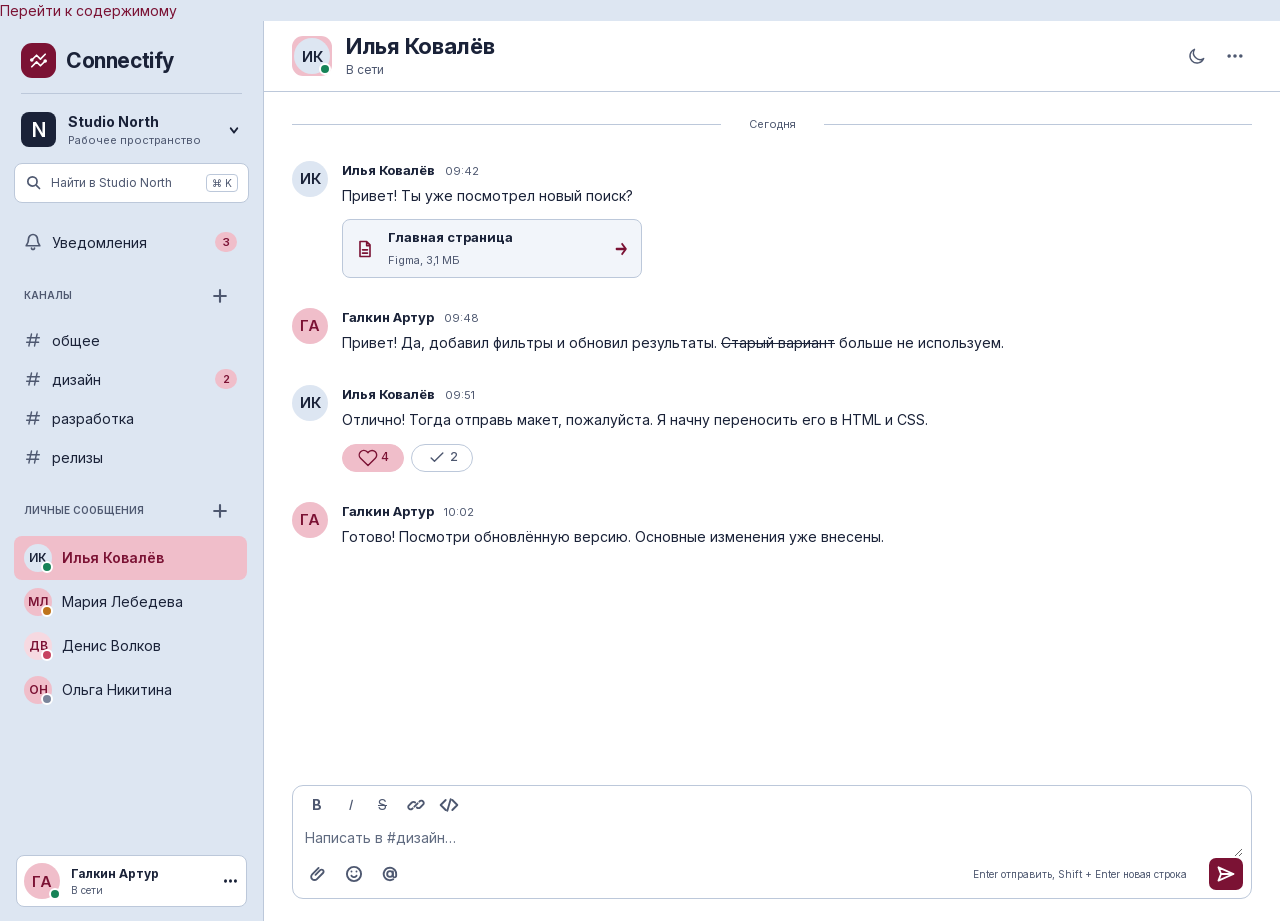
==== dm.html @ 67b9cf6d "Сверстать восемь связанных страниц по макету Figma" ====
<!DOCTYPE html>
<html lang="ru" data-theme="light">
<head>
  <meta charset="UTF-8">
  <meta name="viewport" content="width=device-width, initial-scale=1">
  <meta name="description" content="Connectify: корпоративный мессенджер для командного общения.">
  <meta name="color-scheme" content="light dark">
  <title>Личные сообщения | Connectify</title>
  <link rel="icon" href="img/favicon.svg" type="image/svg+xml">
  <link rel="preload" href="fonts/InterVariable.woff2" as="font" type="font/woff2" crossorigin>
  <link rel="stylesheet" href="css/components.css">
  <link rel="stylesheet" href="css/layout.css">
  <link rel="stylesheet" href="css/design.css">
  <script src="js/theme.js"></script>
  <script src="js/app.js" defer></script>
</head>
<body data-version="1" data-storage="connectify-artur" data-own="Галкин Артур" data-email="galkin@north.team" data-colleague="Илья Ковалёв" data-second="Мария Лебедева" data-default-channel="дизайн" data-default-workspace="Studio North">
<a class="skip-link" href="#main">Перейти к содержимому</a>
<!-- Static page content remains available when JavaScript is disabled. -->
<div class="app" data-page="dm">
<aside class="sidebar" id="sidebar" aria-label="Рабочее пространство">
  <a class="brand" href="channel.html" aria-label="Connectify на главную"><span class="brand-icon"><svg aria-hidden="true" focusable="false" preserveAspectRatio="none" overflow="visible" style="display: block;" width="23" height="23" viewBox="0 0 23 23" fill="none" xmlns="http://www.w3.org/2000/svg">
<g id="Icon / logo">
<path id="Vector" d="M4.79167 11.0208L9.58333 6.22917L13.4167 10.0625L18.2083 5.27083M4.79167 17.7292L9.58333 12.9375L13.4167 16.7708L18.2083 11.9792" stroke-width="1.7" stroke-linecap="round" stroke-linejoin="round" stroke="white"/>
<path id="Vector_2" d="M5.75 11.0208C5.75 11.5501 5.32094 11.9792 4.79167 11.9792C4.26239 11.9792 3.83333 11.5501 3.83333 11.0208C3.83333 10.4916 4.26239 10.0625 4.79167 10.0625C5.32094 10.0625 5.75 10.4916 5.75 11.0208Z" stroke-width="1.7" stroke-linecap="round" stroke-linejoin="round" stroke="white"/>
<path id="Vector_3" d="M19.1667 11.9792C19.1667 12.5084 18.7376 12.9375 18.2083 12.9375C17.6791 12.9375 17.25 12.5084 17.25 11.9792C17.25 11.4499 17.6791 11.0208 18.2083 11.0208C18.7376 11.0208 19.1667 11.4499 19.1667 11.9792Z" stroke-width="1.7" stroke-linecap="round" stroke-linejoin="round" stroke="white"/>
</g>
</svg>
</span>Connectify</a><button type="button" class="icon-btn sidebar-close" aria-label="Закрыть меню" data-tooltip="Закрыть меню" data-menu-close><svg width="20" height="20" viewBox="0 0 24 24" fill="none" stroke="currentColor" stroke-width="1.7" stroke-linecap="round" stroke-linejoin="round" aria-hidden="true" focusable="false"><path d="m6 6 12 12M18 6 6 18"/></svg></button>
  <a class="workspace" href="onboarding.html"><span>N</span><span><strong data-workspace>Studio North</strong><small>Рабочее пространство</small></span><svg aria-hidden="true" focusable="false" preserveAspectRatio="none" overflow="visible" style="display: block;" width="16" height="16" viewBox="0 0 16 16" fill="none" xmlns="http://www.w3.org/2000/svg">
<g id="Icon / chevron">
<path id="Vector" d="M4.66667 6.66667L8 10L11.3333 6.66667" stroke-width="1.7" stroke-linecap="round" stroke-linejoin="round" stroke="currentColor"/>
</g>
</svg>
</a>
  <a class="sidebar-search" href="search.html"><svg aria-hidden="true" focusable="false" preserveAspectRatio="none" overflow="visible" style="display: block;" width="17" height="17" viewBox="0 0 17 17" fill="none" xmlns="http://www.w3.org/2000/svg">
<g id="Icon / search">
<path id="Vector" d="M12.0417 7.4375C12.0417 9.98031 9.98031 12.0417 7.4375 12.0417C4.89469 12.0417 2.83333 9.98031 2.83333 7.4375C2.83333 4.89469 4.89469 2.83333 7.4375 2.83333C9.98031 2.83333 12.0417 4.89469 12.0417 7.4375Z" stroke-width="1.7" stroke-linecap="round" stroke-linejoin="round" stroke="currentColor"/>
<path id="Vector_2" d="M11.3333 11.3333L14.5208 14.5208" stroke-width="1.7" stroke-linecap="round" stroke-linejoin="round" stroke="currentColor"/>
</g>
</svg>
<span>Найти в Studio North</span><kbd>⌘ K</kbd></a>
  <nav class="side-scroll" aria-label="Навигация">
    <a class="side-link " href="notifications.html"><svg aria-hidden="true" focusable="false" preserveAspectRatio="none" overflow="visible" style="display: block;" width="18" height="18" viewBox="0 0 18 18" fill="none" xmlns="http://www.w3.org/2000/svg">
<g id="Icon / bell">
<path id="Vector" d="M7.5 15C7.5 15.3978 7.65804 15.7794 7.93934 16.0607C8.22064 16.342 8.60218 16.5 9 16.5C9.39782 16.5 9.77936 16.342 10.0607 16.0607C10.342 15.7794 10.5 15.3978 10.5 15M13.5 6C13.5 4.80653 13.0259 3.66193 12.182 2.81802C11.3381 1.97411 10.1935 1.5 9 1.5C7.80653 1.5 6.66193 1.97411 5.81802 2.81802C4.97411 3.66193 4.5 4.80653 4.5 6C4.5 11.25 2.25 11.25 2.25 12.75H15.75C15.75 11.25 13.5 11.25 13.5 6Z" stroke-width="1.7" stroke-linecap="round" stroke-linejoin="round" stroke="currentColor"/>
</g>
</svg>
Уведомления<span class="badge" data-unread-count>3</span></a>
    <div class="nav-heading">КАНАЛЫ<button type="button" class="icon-btn " aria-label="Добавить канал" data-tooltip="Добавить канал" data-add-channel><svg aria-hidden="true" focusable="false" preserveAspectRatio="none" overflow="visible" style="display: block;" width="16" height="16" viewBox="0 0 16 16" fill="none" xmlns="http://www.w3.org/2000/svg">
<g id="Icon / plus">
<path id="Vector" d="M8 3.33333V8M8 8V12.6667M8 8H3.33333M8 8H12.6667" stroke-width="1.7" stroke-linecap="round" stroke-linejoin="round" stroke="currentColor"/>
</g>
</svg>
</button></div>
    <a href="channel.html?channel=общее" class="side-link " data-channel="общее"><svg aria-hidden="true" focusable="false" preserveAspectRatio="none" overflow="visible" style="display: block;" width="22" height="22" viewBox="0 0 22 22" fill="none" xmlns="http://www.w3.org/2000/svg">
<g id="Icon / hash">
<path id="Vector" d="M9.16667 3.66667L8.16406 8.25M8.16406 8.25L6.96094 13.75M8.16406 8.25H4.125M8.16406 8.25H15.0391M6.96094 13.75L5.95833 18.3333M6.96094 13.75H3.20833M6.96094 13.75H13.8359M16.0417 3.66667L15.0391 8.25M15.0391 8.25L13.8359 13.75M15.0391 8.25H18.7917M13.8359 13.75L12.8333 18.3333M13.8359 13.75H17.875" stroke-width="1.7" stroke-linecap="round" stroke-linejoin="round" stroke="currentColor"/>
</g>
</svg>
<span>общее</span></a><a href="channel.html?channel=дизайн" class="side-link " data-channel="дизайн"><svg aria-hidden="true" focusable="false" preserveAspectRatio="none" overflow="visible" style="display: block;" width="22" height="22" viewBox="0 0 22 22" fill="none" xmlns="http://www.w3.org/2000/svg">
<g id="Icon / hash">
<path id="Vector" d="M9.16667 3.66667L8.16406 8.25M8.16406 8.25L6.96094 13.75M8.16406 8.25H4.125M8.16406 8.25H15.0391M6.96094 13.75L5.95833 18.3333M6.96094 13.75H3.20833M6.96094 13.75H13.8359M16.0417 3.66667L15.0391 8.25M15.0391 8.25L13.8359 13.75M15.0391 8.25H18.7917M13.8359 13.75L12.8333 18.3333M13.8359 13.75H17.875" stroke-width="1.7" stroke-linecap="round" stroke-linejoin="round" stroke="currentColor"/>
</g>
</svg>
<span>дизайн</span><span class="badge">2</span></a><a href="channel.html?channel=разработка" class="side-link " data-channel="разработка"><svg aria-hidden="true" focusable="false" preserveAspectRatio="none" overflow="visible" style="display: block;" width="22" height="22" viewBox="0 0 22 22" fill="none" xmlns="http://www.w3.org/2000/svg">
<g id="Icon / hash">
<path id="Vector" d="M9.16667 3.66667L8.16406 8.25M8.16406 8.25L6.96094 13.75M8.16406 8.25H4.125M8.16406 8.25H15.0391M6.96094 13.75L5.95833 18.3333M6.96094 13.75H3.20833M6.96094 13.75H13.8359M16.0417 3.66667L15.0391 8.25M15.0391 8.25L13.8359 13.75M15.0391 8.25H18.7917M13.8359 13.75L12.8333 18.3333M13.8359 13.75H17.875" stroke-width="1.7" stroke-linecap="round" stroke-linejoin="round" stroke="currentColor"/>
</g>
</svg>
<span>разработка</span></a><a href="channel.html?channel=релизы" class="side-link " data-channel="релизы"><svg aria-hidden="true" focusable="false" preserveAspectRatio="none" overflow="visible" style="display: block;" width="22" height="22" viewBox="0 0 22 22" fill="none" xmlns="http://www.w3.org/2000/svg">
<g id="Icon / hash">
<path id="Vector" d="M9.16667 3.66667L8.16406 8.25M8.16406 8.25L6.96094 13.75M8.16406 8.25H4.125M8.16406 8.25H15.0391M6.96094 13.75L5.95833 18.3333M6.96094 13.75H3.20833M6.96094 13.75H13.8359M16.0417 3.66667L15.0391 8.25M15.0391 8.25L13.8359 13.75M15.0391 8.25H18.7917M13.8359 13.75L12.8333 18.3333M13.8359 13.75H17.875" stroke-width="1.7" stroke-linecap="round" stroke-linejoin="round" stroke="currentColor"/>
</g>
</svg>
<span>релизы</span></a>
    <div class="nav-heading">ЛИЧНЫЕ СООБЩЕНИЯ<a class="icon-btn" href="search.html?tab=people" aria-label="Найти коллегу"><svg aria-hidden="true" focusable="false" preserveAspectRatio="none" overflow="visible" style="display: block;" width="16" height="16" viewBox="0 0 16 16" fill="none" xmlns="http://www.w3.org/2000/svg">
<g id="Icon / plus">
<path id="Vector" d="M8 3.33333V8M8 8V12.6667M8 8H3.33333M8 8H12.6667" stroke-width="1.7" stroke-linecap="round" stroke-linejoin="round" stroke="currentColor"/>
</g>
</svg>
</a></div>
    <a class="side-link active" href="dm.html?person=0"><span class="avatar avatar-28 avatar-blue">ИК<i class="status status-online" aria-label="online"></i></span><span>Илья Ковалёв</span></a><a class="side-link " href="dm.html?person=1"><span class="avatar avatar-28 avatar-purple">МЛ<i class="status status-away" aria-label="away"></i></span><span>Мария Лебедева</span></a><a class="side-link " href="dm.html?person=2"><span class="avatar avatar-28 avatar-orange">ДВ<i class="status status-dnd" aria-label="dnd"></i></span><span>Денис Волков</span></a><a class="side-link " href="dm.html?person=3"><span class="avatar avatar-28 avatar-pink">ОН<i class="status status-invisible" aria-label="invisible"></i></span><span>Ольга Никитина</span></a>
  </nav>
  <a class="side-user" href="profile-edit.html"><span class="avatar avatar-36 " data-own-avatar>ГА<i class="status status-online" aria-label="online"></i></span><span><strong data-own-name>Галкин Артур</strong><small data-own-status>В сети</small></span><svg aria-hidden="true" focusable="false" preserveAspectRatio="none" overflow="visible" style="display: block;" width="18" height="18" viewBox="0 0 18 18" fill="none" xmlns="http://www.w3.org/2000/svg">
<g id="Icon / more">
<path id="Vector" d="M4.5 9C4.5 9.41421 4.16421 9.75 3.75 9.75C3.33579 9.75 3 9.41421 3 9C3 8.58579 3.33579 8.25 3.75 8.25C4.16421 8.25 4.5 8.58579 4.5 9Z" stroke-width="1.7" stroke-linecap="round" stroke-linejoin="round" stroke="currentColor"/>
<path id="Vector_2" d="M9.75 9C9.75 9.41421 9.41421 9.75 9 9.75C8.58579 9.75 8.25 9.41421 8.25 9C8.25 8.58579 8.58579 8.25 9 8.25C9.41421 8.25 9.75 8.58579 9.75 9Z" stroke-width="1.7" stroke-linecap="round" stroke-linejoin="round" stroke="currentColor"/>
<path id="Vector_3" d="M15 9C15 9.41421 14.6642 9.75 14.25 9.75C13.8358 9.75 13.5 9.41421 13.5 9C13.5 8.58579 13.8358 8.25 14.25 8.25C14.6642 8.25 15 8.58579 15 9Z" stroke-width="1.7" stroke-linecap="round" stroke-linejoin="round" stroke="currentColor"/>
</g>
</svg>
</a>
</aside><button class="backdrop" type="button" aria-label="Закрыть меню" data-menu-close></button>
<main class="main" id="main">
  <header class="page-header"><button type="button" class="icon-btn burger" aria-label="Открыть меню" data-tooltip="Открыть меню" data-menu-open aria-controls="sidebar" aria-expanded="false"><svg width="20" height="20" viewBox="0 0 24 24" fill="none" stroke="currentColor" stroke-width="1.7" stroke-linecap="round" stroke-linejoin="round" aria-hidden="true" focusable="false"><path d="M4 6h16M4 12h16M4 18h16"/></svg></button><div class="header-tile"><span class="avatar avatar-36 avatar-blue">ИК<i class="status status-online" aria-label="online"></i></span></div><div><h1 data-page-title>Илья Ковалёв</h1><p data-page-subtitle>В сети</p></div><div class="header-actions"><button type="button" class="icon-btn theme-toggle" aria-label="Переключить тему" data-tooltip="Переключить тему" data-theme-toggle aria-pressed="false"><svg width="20" height="20" viewBox="0 0 24 24" fill="none" stroke="currentColor" stroke-width="1.7" stroke-linecap="round" stroke-linejoin="round" aria-hidden="true" focusable="false"><path d="M20 15a8 8 0 0 1-11-11 8.5 8.5 0 1 0 11 11Z"/></svg></button><button type="button" class="icon-btn " aria-label="Действия страницы" data-tooltip="Действия страницы" data-page-actions><svg aria-hidden="true" focusable="false" preserveAspectRatio="none" overflow="visible" style="display: block;" width="18" height="18" viewBox="0 0 18 18" fill="none" xmlns="http://www.w3.org/2000/svg">
<g id="Icon / more">
<path id="Vector" d="M4.5 9C4.5 9.41421 4.16421 9.75 3.75 9.75C3.33579 9.75 3 9.41421 3 9C3 8.58579 3.33579 8.25 3.75 8.25C4.16421 8.25 4.5 8.58579 4.5 9Z" stroke-width="1.7" stroke-linecap="round" stroke-linejoin="round" stroke="currentColor"/>
<path id="Vector_2" d="M9.75 9C9.75 9.41421 9.41421 9.75 9 9.75C8.58579 9.75 8.25 9.41421 8.25 9C8.25 8.58579 8.58579 8.25 9 8.25C9.41421 8.25 9.75 8.58579 9.75 9Z" stroke-width="1.7" stroke-linecap="round" stroke-linejoin="round" stroke="currentColor"/>
<path id="Vector_3" d="M15 9C15 9.41421 14.6642 9.75 14.25 9.75C13.8358 9.75 13.5 9.41421 13.5 9C13.5 8.58579 13.8358 8.25 14.25 8.25C14.6642 8.25 15 8.58579 15 9Z" stroke-width="1.7" stroke-linecap="round" stroke-linejoin="round" stroke="currentColor"/>
</g>
</svg>
</button></div></header>
  <div class="conversation-layout"><section class="conversation" aria-label="Личная переписка"><div class="messages" data-messages><div class="date-divider">Сегодня</div><article class="message " data-message>
 <span class="avatar avatar-36 avatar-blue">ИК</span>
 <div class="message-content"><div class="message-meta"><strong >Илья Ковалёв</strong><time datetime="2026-11-10T09:42:00">09:42</time></div><div class="message-text">Привет! Ты уже посмотрел новый поиск?</div><a class="file-card" href="search.html?tab=files"><svg aria-hidden="true" focusable="false" preserveAspectRatio="none" overflow="visible" style="display: block;" width="21" height="21" viewBox="0 0 21 21" fill="none" xmlns="http://www.w3.org/2000/svg">
<g id="Icon / file">
<path id="Vector" d="M15.75 7V6.125L12.25 2.625H5.25V18.375H15.75V7ZM12.25 2.625V7H15.75M7.875 11.375H13.125M7.875 14.875H13.125" stroke-width="1.7" stroke-linecap="round" stroke-linejoin="round" stroke="currentColor"/>
</g>
</svg>
<span><strong>Главная страница</strong><small>Figma, 3,1 МБ</small></span><svg aria-hidden="true" focusable="false" preserveAspectRatio="none" overflow="visible" style="display: block;" width="15" height="15" viewBox="0 0 15 15" fill="none" xmlns="http://www.w3.org/2000/svg">
<g id="Icon / arrow">
<path id="Vector" d="M2.5 7.5H11.875M8.125 11.25L11.875 7.5L8.125 3.75" stroke-width="1.7" stroke-linecap="round" stroke-linejoin="round" stroke="currentColor"/>
</g>
</svg>
</a></div>
 <div class="message-actions" aria-label="Действия сообщения"><button type="button" class="icon-btn " aria-label="Добавить реакцию" data-tooltip="Добавить реакцию" data-quick-reaction><svg aria-hidden="true" focusable="false" preserveAspectRatio="none" overflow="visible" style="display: block;" width="18" height="18" viewBox="0 0 18 18" fill="none" xmlns="http://www.w3.org/2000/svg">
<g id="Icon / smile">
<path id="Vector" d="M15.375 9C15.375 12.5208 12.5208 15.375 9 15.375C5.47918 15.375 2.625 12.5208 2.625 9C2.625 5.47918 5.47918 2.625 9 2.625C12.5208 2.625 15.375 5.47918 15.375 9Z" stroke-width="1.7" stroke-linecap="round" stroke-linejoin="round" stroke="currentColor"/>
<path id="Vector_2" d="M6.75 10.5C6.98333 10.8883 7.31317 11.2096 7.70744 11.4326C8.10172 11.6557 8.547 11.7729 9 11.7729C9.453 11.7729 9.89828 11.6557 10.2926 11.4326C10.6868 11.2096 11.0167 10.8883 11.25 10.5M6.75 6.75H6.7575M11.25 6.75H11.2575" stroke-width="1.7" stroke-linecap="round" stroke-linejoin="round" stroke="currentColor"/>
</g>
</svg>
</button><button type="button" class="icon-btn " aria-label="Ответить в треде" data-tooltip="Ответить в треде" data-thread-open><svg aria-hidden="true" focusable="false" preserveAspectRatio="none" overflow="visible" style="display: block;" width="15" height="15" viewBox="0 0 15 15" fill="none" xmlns="http://www.w3.org/2000/svg">
<g id="Icon / chat">
<path id="Vector" d="M12.5 7.1875C12.5 8.51358 11.9732 9.78535 11.0355 10.723C10.0979 11.6607 8.82608 12.1875 7.5 12.1875C6.72245 12.1875 5.95437 12.0168 5.25 11.6875L2.5 12.5L3.3125 9.875C2.88616 9.22146 2.6187 8.47721 2.53151 7.70179C2.44432 6.92637 2.53983 6.14131 2.81039 5.40942C3.08095 4.67752 3.51906 4.01911 4.08966 3.48685C4.66026 2.9546 5.34751 2.56329 6.09644 2.34421C6.84536 2.12514 7.63516 2.08439 8.40265 2.22523C9.17014 2.36607 9.89402 2.68458 10.5164 3.15529C11.1387 3.62599 11.6422 4.23583 11.9867 4.93599C12.3311 5.63616 12.5069 6.40723 12.5 7.1875Z" stroke-width="1.7" stroke-linecap="round" stroke-linejoin="round" stroke="currentColor"/>
<path id="Vector_2" d="M5.625 7.1875H9.375" stroke-width="1.7" stroke-linecap="round" stroke-linejoin="round" stroke="currentColor"/>
</g>
</svg>
</button><button type="button" class="icon-btn " aria-label="Меню сообщения" data-tooltip="Меню сообщения" data-message-menu><svg aria-hidden="true" focusable="false" preserveAspectRatio="none" overflow="visible" style="display: block;" width="18" height="18" viewBox="0 0 18 18" fill="none" xmlns="http://www.w3.org/2000/svg">
<g id="Icon / more">
<path id="Vector" d="M4.5 9C4.5 9.41421 4.16421 9.75 3.75 9.75C3.33579 9.75 3 9.41421 3 9C3 8.58579 3.33579 8.25 3.75 8.25C4.16421 8.25 4.5 8.58579 4.5 9Z" stroke-width="1.7" stroke-linecap="round" stroke-linejoin="round" stroke="currentColor"/>
<path id="Vector_2" d="M9.75 9C9.75 9.41421 9.41421 9.75 9 9.75C8.58579 9.75 8.25 9.41421 8.25 9C8.25 8.58579 8.58579 8.25 9 8.25C9.41421 8.25 9.75 8.58579 9.75 9Z" stroke-width="1.7" stroke-linecap="round" stroke-linejoin="round" stroke="currentColor"/>
<path id="Vector_3" d="M15 9C15 9.41421 14.6642 9.75 14.25 9.75C13.8358 9.75 13.5 9.41421 13.5 9C13.5 8.58579 13.8358 8.25 14.25 8.25C14.6642 8.25 15 8.58579 15 9Z" stroke-width="1.7" stroke-linecap="round" stroke-linejoin="round" stroke="currentColor"/>
</g>
</svg>
</button></div>
</article><article class="message " data-message>
 <span class="avatar avatar-36 " data-own-avatar>ГА</span>
 <div class="message-content"><div class="message-meta"><strong data-own-name>Галкин Артур</strong><time datetime="2026-11-10T09:48:00">09:48</time></div><div class="message-text">Привет! Да, добавил фильтры и обновил результаты. <s>Старый вариант</s> больше не используем.</div></div>
 <div class="message-actions" aria-label="Действия сообщения"><button type="button" class="icon-btn " aria-label="Добавить реакцию" data-tooltip="Добавить реакцию" data-quick-reaction><svg aria-hidden="true" focusable="false" preserveAspectRatio="none" overflow="visible" style="display: block;" width="18" height="18" viewBox="0 0 18 18" fill="none" xmlns="http://www.w3.org/2000/svg">
<g id="Icon / smile">
<path id="Vector" d="M15.375 9C15.375 12.5208 12.5208 15.375 9 15.375C5.47918 15.375 2.625 12.5208 2.625 9C2.625 5.47918 5.47918 2.625 9 2.625C12.5208 2.625 15.375 5.47918 15.375 9Z" stroke-width="1.7" stroke-linecap="round" stroke-linejoin="round" stroke="currentColor"/>
<path id="Vector_2" d="M6.75 10.5C6.98333 10.8883 7.31317 11.2096 7.70744 11.4326C8.10172 11.6557 8.547 11.7729 9 11.7729C9.453 11.7729 9.89828 11.6557 10.2926 11.4326C10.6868 11.2096 11.0167 10.8883 11.25 10.5M6.75 6.75H6.7575M11.25 6.75H11.2575" stroke-width="1.7" stroke-linecap="round" stroke-linejoin="round" stroke="currentColor"/>
</g>
</svg>
</button><button type="button" class="icon-btn " aria-label="Ответить в треде" data-tooltip="Ответить в треде" data-thread-open><svg aria-hidden="true" focusable="false" preserveAspectRatio="none" overflow="visible" style="display: block;" width="15" height="15" viewBox="0 0 15 15" fill="none" xmlns="http://www.w3.org/2000/svg">
<g id="Icon / chat">
<path id="Vector" d="M12.5 7.1875C12.5 8.51358 11.9732 9.78535 11.0355 10.723C10.0979 11.6607 8.82608 12.1875 7.5 12.1875C6.72245 12.1875 5.95437 12.0168 5.25 11.6875L2.5 12.5L3.3125 9.875C2.88616 9.22146 2.6187 8.47721 2.53151 7.70179C2.44432 6.92637 2.53983 6.14131 2.81039 5.40942C3.08095 4.67752 3.51906 4.01911 4.08966 3.48685C4.66026 2.9546 5.34751 2.56329 6.09644 2.34421C6.84536 2.12514 7.63516 2.08439 8.40265 2.22523C9.17014 2.36607 9.89402 2.68458 10.5164 3.15529C11.1387 3.62599 11.6422 4.23583 11.9867 4.93599C12.3311 5.63616 12.5069 6.40723 12.5 7.1875Z" stroke-width="1.7" stroke-linecap="round" stroke-linejoin="round" stroke="currentColor"/>
<path id="Vector_2" d="M5.625 7.1875H9.375" stroke-width="1.7" stroke-linecap="round" stroke-linejoin="round" stroke="currentColor"/>
</g>
</svg>
</button><button type="button" class="icon-btn " aria-label="Меню сообщения" data-tooltip="Меню сообщения" data-message-menu><svg aria-hidden="true" focusable="false" preserveAspectRatio="none" overflow="visible" style="display: block;" width="18" height="18" viewBox="0 0 18 18" fill="none" xmlns="http://www.w3.org/2000/svg">
<g id="Icon / more">
<path id="Vector" d="M4.5 9C4.5 9.41421 4.16421 9.75 3.75 9.75C3.33579 9.75 3 9.41421 3 9C3 8.58579 3.33579 8.25 3.75 8.25C4.16421 8.25 4.5 8.58579 4.5 9Z" stroke-width="1.7" stroke-linecap="round" stroke-linejoin="round" stroke="currentColor"/>
<path id="Vector_2" d="M9.75 9C9.75 9.41421 9.41421 9.75 9 9.75C8.58579 9.75 8.25 9.41421 8.25 9C8.25 8.58579 8.58579 8.25 9 8.25C9.41421 8.25 9.75 8.58579 9.75 9Z" stroke-width="1.7" stroke-linecap="round" stroke-linejoin="round" stroke="currentColor"/>
<path id="Vector_3" d="M15 9C15 9.41421 14.6642 9.75 14.25 9.75C13.8358 9.75 13.5 9.41421 13.5 9C13.5 8.58579 13.8358 8.25 14.25 8.25C14.6642 8.25 15 8.58579 15 9Z" stroke-width="1.7" stroke-linecap="round" stroke-linejoin="round" stroke="currentColor"/>
</g>
</svg>
</button></div>
</article><article class="message " data-message>
 <span class="avatar avatar-36 avatar-blue">ИК</span>
 <div class="message-content"><div class="message-meta"><strong >Илья Ковалёв</strong><time datetime="2026-11-10T09:51:00">09:51</time></div><div class="message-text">Отлично! Тогда отправь макет, пожалуйста. Я начну переносить его в HTML и CSS.</div><div class="reactions"><button class="pill" type="button" aria-label="Нравится, 4 реакции" aria-pressed="true" data-reaction="heart"><svg width="20" height="20" viewBox="0 0 24 24" fill="none" stroke="currentColor" stroke-width="1.7" stroke-linecap="round" stroke-linejoin="round" aria-hidden="true" focusable="false"><path d="M20.8 4.6a5.5 5.5 0 0 0-7.8 0L12 5.7l-1.1-1.1a5.5 5.5 0 0 0-7.8 7.8L12 21l8.8-8.6a5.5 5.5 0 0 0 0-7.8Z"/></svg> <span>4</span></button><button class="pill" type="button" aria-label="Готово, 2 реакции" aria-pressed="false" data-reaction="check"><svg width="20" height="20" viewBox="0 0 24 24" fill="none" stroke="currentColor" stroke-width="1.7" stroke-linecap="round" stroke-linejoin="round" aria-hidden="true" focusable="false"><path d="m5 12 4 4L19 6"/></svg> <span>2</span></button></div></div>
 <div class="message-actions" aria-label="Действия сообщения"><button type="button" class="icon-btn " aria-label="Добавить реакцию" data-tooltip="Добавить реакцию" data-quick-reaction><svg aria-hidden="true" focusable="false" preserveAspectRatio="none" overflow="visible" style="display: block;" width="18" height="18" viewBox="0 0 18 18" fill="none" xmlns="http://www.w3.org/2000/svg">
<g id="Icon / smile">
<path id="Vector" d="M15.375 9C15.375 12.5208 12.5208 15.375 9 15.375C5.47918 15.375 2.625 12.5208 2.625 9C2.625 5.47918 5.47918 2.625 9 2.625C12.5208 2.625 15.375 5.47918 15.375 9Z" stroke-width="1.7" stroke-linecap="round" stroke-linejoin="round" stroke="currentColor"/>
<path id="Vector_2" d="M6.75 10.5C6.98333 10.8883 7.31317 11.2096 7.70744 11.4326C8.10172 11.6557 8.547 11.7729 9 11.7729C9.453 11.7729 9.89828 11.6557 10.2926 11.4326C10.6868 11.2096 11.0167 10.8883 11.25 10.5M6.75 6.75H6.7575M11.25 6.75H11.2575" stroke-width="1.7" stroke-linecap="round" stroke-linejoin="round" stroke="currentColor"/>
</g>
</svg>
</button><button type="button" class="icon-btn " aria-label="Ответить в треде" data-tooltip="Ответить в треде" data-thread-open><svg aria-hidden="true" focusable="false" preserveAspectRatio="none" overflow="visible" style="display: block;" width="15" height="15" viewBox="0 0 15 15" fill="none" xmlns="http://www.w3.org/2000/svg">
<g id="Icon / chat">
<path id="Vector" d="M12.5 7.1875C12.5 8.51358 11.9732 9.78535 11.0355 10.723C10.0979 11.6607 8.82608 12.1875 7.5 12.1875C6.72245 12.1875 5.95437 12.0168 5.25 11.6875L2.5 12.5L3.3125 9.875C2.88616 9.22146 2.6187 8.47721 2.53151 7.70179C2.44432 6.92637 2.53983 6.14131 2.81039 5.40942C3.08095 4.67752 3.51906 4.01911 4.08966 3.48685C4.66026 2.9546 5.34751 2.56329 6.09644 2.34421C6.84536 2.12514 7.63516 2.08439 8.40265 2.22523C9.17014 2.36607 9.89402 2.68458 10.5164 3.15529C11.1387 3.62599 11.6422 4.23583 11.9867 4.93599C12.3311 5.63616 12.5069 6.40723 12.5 7.1875Z" stroke-width="1.7" stroke-linecap="round" stroke-linejoin="round" stroke="currentColor"/>
<path id="Vector_2" d="M5.625 7.1875H9.375" stroke-width="1.7" stroke-linecap="round" stroke-linejoin="round" stroke="currentColor"/>
</g>
</svg>
</button><button type="button" class="icon-btn " aria-label="Меню сообщения" data-tooltip="Меню сообщения" data-message-menu><svg aria-hidden="true" focusable="false" preserveAspectRatio="none" overflow="visible" style="display: block;" width="18" height="18" viewBox="0 0 18 18" fill="none" xmlns="http://www.w3.org/2000/svg">
<g id="Icon / more">
<path id="Vector" d="M4.5 9C4.5 9.41421 4.16421 9.75 3.75 9.75C3.33579 9.75 3 9.41421 3 9C3 8.58579 3.33579 8.25 3.75 8.25C4.16421 8.25 4.5 8.58579 4.5 9Z" stroke-width="1.7" stroke-linecap="round" stroke-linejoin="round" stroke="currentColor"/>
<path id="Vector_2" d="M9.75 9C9.75 9.41421 9.41421 9.75 9 9.75C8.58579 9.75 8.25 9.41421 8.25 9C8.25 8.58579 8.58579 8.25 9 8.25C9.41421 8.25 9.75 8.58579 9.75 9Z" stroke-width="1.7" stroke-linecap="round" stroke-linejoin="round" stroke="currentColor"/>
<path id="Vector_3" d="M15 9C15 9.41421 14.6642 9.75 14.25 9.75C13.8358 9.75 13.5 9.41421 13.5 9C13.5 8.58579 13.8358 8.25 14.25 8.25C14.6642 8.25 15 8.58579 15 9Z" stroke-width="1.7" stroke-linecap="round" stroke-linejoin="round" stroke="currentColor"/>
</g>
</svg>
</button></div>
</article><article class="message " data-message>
 <span class="avatar avatar-36 " data-own-avatar>ГА</span>
 <div class="message-content"><div class="message-meta"><strong data-own-name>Галкин Артур</strong><time datetime="2026-11-10T10:02:00">10:02</time></div><div class="message-text">Готово! Посмотри обновлённую версию. Основные изменения уже внесены.</div></div>
 <div class="message-actions" aria-label="Действия сообщения"><button type="button" class="icon-btn " aria-label="Добавить реакцию" data-tooltip="Добавить реакцию" data-quick-reaction><svg aria-hidden="true" focusable="false" preserveAspectRatio="none" overflow="visible" style="display: block;" width="18" height="18" viewBox="0 0 18 18" fill="none" xmlns="http://www.w3.org/2000/svg">
<g id="Icon / smile">
<path id="Vector" d="M15.375 9C15.375 12.5208 12.5208 15.375 9 15.375C5.47918 15.375 2.625 12.5208 2.625 9C2.625 5.47918 5.47918 2.625 9 2.625C12.5208 2.625 15.375 5.47918 15.375 9Z" stroke-width="1.7" stroke-linecap="round" stroke-linejoin="round" stroke="currentColor"/>
<path id="Vector_2" d="M6.75 10.5C6.98333 10.8883 7.31317 11.2096 7.70744 11.4326C8.10172 11.6557 8.547 11.7729 9 11.7729C9.453 11.7729 9.89828 11.6557 10.2926 11.4326C10.6868 11.2096 11.0167 10.8883 11.25 10.5M6.75 6.75H6.7575M11.25 6.75H11.2575" stroke-width="1.7" stroke-linecap="round" stroke-linejoin="round" stroke="currentColor"/>
</g>
</svg>
</button><button type="button" class="icon-btn " aria-label="Ответить в треде" data-tooltip="Ответить в треде" data-thread-open><svg aria-hidden="true" focusable="false" preserveAspectRatio="none" overflow="visible" style="display: block;" width="15" height="15" viewBox="0 0 15 15" fill="none" xmlns="http://www.w3.org/2000/svg">
<g id="Icon / chat">
<path id="Vector" d="M12.5 7.1875C12.5 8.51358 11.9732 9.78535 11.0355 10.723C10.0979 11.6607 8.82608 12.1875 7.5 12.1875C6.72245 12.1875 5.95437 12.0168 5.25 11.6875L2.5 12.5L3.3125 9.875C2.88616 9.22146 2.6187 8.47721 2.53151 7.70179C2.44432 6.92637 2.53983 6.14131 2.81039 5.40942C3.08095 4.67752 3.51906 4.01911 4.08966 3.48685C4.66026 2.9546 5.34751 2.56329 6.09644 2.34421C6.84536 2.12514 7.63516 2.08439 8.40265 2.22523C9.17014 2.36607 9.89402 2.68458 10.5164 3.15529C11.1387 3.62599 11.6422 4.23583 11.9867 4.93599C12.3311 5.63616 12.5069 6.40723 12.5 7.1875Z" stroke-width="1.7" stroke-linecap="round" stroke-linejoin="round" stroke="currentColor"/>
<path id="Vector_2" d="M5.625 7.1875H9.375" stroke-width="1.7" stroke-linecap="round" stroke-linejoin="round" stroke="currentColor"/>
</g>
</svg>
</button><button type="button" class="icon-btn " aria-label="Меню сообщения" data-tooltip="Меню сообщения" data-message-menu><svg aria-hidden="true" focusable="false" preserveAspectRatio="none" overflow="visible" style="display: block;" width="18" height="18" viewBox="0 0 18 18" fill="none" xmlns="http://www.w3.org/2000/svg">
<g id="Icon / more">
<path id="Vector" d="M4.5 9C4.5 9.41421 4.16421 9.75 3.75 9.75C3.33579 9.75 3 9.41421 3 9C3 8.58579 3.33579 8.25 3.75 8.25C4.16421 8.25 4.5 8.58579 4.5 9Z" stroke-width="1.7" stroke-linecap="round" stroke-linejoin="round" stroke="currentColor"/>
<path id="Vector_2" d="M9.75 9C9.75 9.41421 9.41421 9.75 9 9.75C8.58579 9.75 8.25 9.41421 8.25 9C8.25 8.58579 8.58579 8.25 9 8.25C9.41421 8.25 9.75 8.58579 9.75 9Z" stroke-width="1.7" stroke-linecap="round" stroke-linejoin="round" stroke="currentColor"/>
<path id="Vector_3" d="M15 9C15 9.41421 14.6642 9.75 14.25 9.75C13.8358 9.75 13.5 9.41421 13.5 9C13.5 8.58579 13.8358 8.25 14.25 8.25C14.6642 8.25 15 8.58579 15 9Z" stroke-width="1.7" stroke-linecap="round" stroke-linejoin="round" stroke="currentColor"/>
</g>
</svg>
</button></div>
</article></div><form class="composer" data-composer="main" aria-label="Новое сообщение">
  <div class="formatting" role="toolbar" aria-label="Форматирование"><button class="icon-btn" type="button" data-format="bold" aria-label="Жирный" data-tooltip="Жирный"><b>B</b></button><button class="icon-btn" type="button" data-format="italic" aria-label="Курсив" data-tooltip="Курсив"><i>I</i></button><button class="icon-btn" type="button" data-format="strike" aria-label="Зачёркнутый" data-tooltip="Зачёркнутый"><s>S</s></button><button type="button" class="icon-btn " aria-label="Добавить ссылку" data-tooltip="Добавить ссылку" data-format="link"><svg aria-hidden="true" focusable="false" preserveAspectRatio="none" overflow="visible" style="display: block;" width="18" height="18" viewBox="0 0 18 18" fill="none" xmlns="http://www.w3.org/2000/svg">
<g id="Icon / link">
<path id="Vector" d="M7.5 10.5L10.5 7.5M6 12L5.25 12.75C4.83014 12.9505 4.35844 13.0159 3.89985 12.9373C3.44126 12.8586 3.01835 12.6397 2.68934 12.3107C2.36033 11.9817 2.14141 11.5587 2.06273 11.1002C1.98405 10.6416 2.04948 10.1699 2.25 9.75L5.25 6.75C5.66252 6.38103 6.19655 6.17705 6.75 6.17705C7.30345 6.17705 7.83748 6.38103 8.25 6.75M9.75 11.25C10.1625 11.619 10.6966 11.8229 11.25 11.8229C11.8034 11.8229 12.3375 11.619 12.75 11.25L15.75 8.25C15.9505 7.83014 16.0159 7.35844 15.9373 6.89985C15.8586 6.44126 15.6397 6.01835 15.3107 5.68934C14.9817 5.36033 14.5587 5.14141 14.1002 5.06273C13.6416 4.98405 13.1699 5.04948 12.75 5.25L12 6" stroke-width="1.7" stroke-linecap="round" stroke-linejoin="round" stroke="currentColor"/>
</g>
</svg>
</button><button type="button" class="icon-btn " aria-label="Код" data-tooltip="Код" data-format="code"><svg aria-hidden="true" focusable="false" preserveAspectRatio="none" overflow="visible" style="display: block;" width="18" height="18" viewBox="0 0 18 18" fill="none" xmlns="http://www.w3.org/2000/svg">
<g id="Icon / code">
<path id="Vector" d="M6 4.5L1.5 9L6 13.5M12 4.5L16.5 9L12 13.5M10.5 3.75L7.5 14.25" stroke-width="1.7" stroke-linecap="round" stroke-linejoin="round" stroke="currentColor"/>
</g>
</svg>
</button></div>
  <label class="sr-only" for="message-text">Текст сообщения</label><textarea id="message-text" name="message" rows="1" maxlength="5000" placeholder="Написать в #дизайн…" data-message-input></textarea>
  <div class="mention-list" role="listbox" aria-label="Участники" hidden></div>
  <div class="pending-files" aria-live="polite"></div>
  <div class="composer-footer"><button type="button" class="icon-btn " aria-label="Прикрепить файл" data-tooltip="Прикрепить файл" data-attach><svg aria-hidden="true" focusable="false" preserveAspectRatio="none" overflow="visible" style="display: block;" width="18" height="18" viewBox="0 0 18 18" fill="none" xmlns="http://www.w3.org/2000/svg">
<g id="Icon / attach">
<path id="Vector" d="M6.75 9.75L10.95 5.55C11.2882 5.21185 11.7468 5.02188 12.225 5.02188C12.7032 5.02188 13.1618 5.21185 13.5 5.55C13.8382 5.88815 14.0281 6.34678 14.0281 6.825C14.0281 7.30322 13.8382 7.76185 13.5 8.1L8.025 13.575C7.4581 14.1419 6.68922 14.4604 5.8875 14.4604C5.08578 14.4604 4.3169 14.1419 3.75 13.575C3.1831 13.0081 2.86462 12.2392 2.86462 11.4375C2.86462 10.6358 3.1831 9.8669 3.75 9.3L9.525 3.525" stroke-width="1.7" stroke-linecap="round" stroke-linejoin="round" stroke="currentColor"/>
</g>
</svg>
</button><button type="button" class="icon-btn " aria-label="Добавить смайлик" data-tooltip="Добавить смайлик" data-emoji><svg aria-hidden="true" focusable="false" preserveAspectRatio="none" overflow="visible" style="display: block;" width="18" height="18" viewBox="0 0 18 18" fill="none" xmlns="http://www.w3.org/2000/svg">
<g id="Icon / smile">
<path id="Vector" d="M15.375 9C15.375 12.5208 12.5208 15.375 9 15.375C5.47918 15.375 2.625 12.5208 2.625 9C2.625 5.47918 5.47918 2.625 9 2.625C12.5208 2.625 15.375 5.47918 15.375 9Z" stroke-width="1.7" stroke-linecap="round" stroke-linejoin="round" stroke="currentColor"/>
<path id="Vector_2" d="M6.75 10.5C6.98333 10.8883 7.31317 11.2096 7.70744 11.4326C8.10172 11.6557 8.547 11.7729 9 11.7729C9.453 11.7729 9.89828 11.6557 10.2926 11.4326C10.6868 11.2096 11.0167 10.8883 11.25 10.5M6.75 6.75H6.7575M11.25 6.75H11.2575" stroke-width="1.7" stroke-linecap="round" stroke-linejoin="round" stroke="currentColor"/>
</g>
</svg>
</button><button type="button" class="icon-btn " aria-label="Упомянуть участника" data-tooltip="Упомянуть участника" data-mention><svg aria-hidden="true" focusable="false" preserveAspectRatio="none" overflow="visible" style="display: block;" width="18" height="18" viewBox="0 0 18 18" fill="none" xmlns="http://www.w3.org/2000/svg">
<g id="Icon / at">
<path id="Vector" d="M11.55 9C11.55 10.4083 10.4083 11.55 9 11.55C7.59167 11.55 6.45 10.4083 6.45 9C6.45 7.59167 7.59167 6.45 9 6.45C10.4083 6.45 11.55 7.59167 11.55 9Z" stroke-width="1.7" stroke-linecap="round" stroke-linejoin="round" stroke="currentColor"/>
<path id="Vector_2" d="M11.55 6.75V10.5C11.55 10.8978 11.708 11.2794 11.9893 11.5607C12.2706 11.842 12.6522 12 13.05 12C13.4478 12 13.8294 11.842 14.1107 11.5607C14.392 11.2794 14.55 10.8978 14.55 10.5V9C14.5574 7.75097 14.1488 6.53501 13.3888 5.54383C12.6287 4.55265 11.5604 3.84265 10.3522 3.52576C9.144 3.20887 7.8647 3.30313 6.71601 3.79366C5.56731 4.2842 4.61456 5.14311 4.00796 6.23498C3.40137 7.32685 3.17545 8.58956 3.36581 9.82402C3.55618 11.0585 4.152 12.1945 5.05935 13.0529C5.96669 13.9113 7.13393 14.4433 8.37704 14.565C9.62015 14.6867 10.8684 14.3911 11.925 13.725" stroke-width="1.7" stroke-linecap="round" stroke-linejoin="round" stroke="currentColor"/>
</g>
</svg>
</button><input type="file" data-attachment hidden><small>Enter отправить, Shift + Enter новая строка</small><button class="icon-btn send-btn" type="submit" aria-label="Отправить сообщение" data-tooltip="Отправить"><svg aria-hidden="true" focusable="false" preserveAspectRatio="none" overflow="visible" style="display: block;" width="18" height="18" viewBox="0 0 18 18" fill="none" xmlns="http://www.w3.org/2000/svg">
<g id="Icon / send">
<path id="Vector" d="M4.5 9L2.25 15L15.75 9L2.25 3L4.5 9ZM15.75 9H4.5" stroke-width="1.7" stroke-linecap="round" stroke-linejoin="round" stroke="white"/>
</g>
</svg>
</button></div>
</form></section><aside class="thread-panel" id="thread" aria-label="Тред" hidden><div class="thread-header"><h2>Тред</h2><button type="button" class="icon-btn " aria-label="Закрыть тред" data-tooltip="Закрыть тред" data-thread-close><svg width="20" height="20" viewBox="0 0 24 24" fill="none" stroke="currentColor" stroke-width="1.7" stroke-linecap="round" stroke-linejoin="round" aria-hidden="true" focusable="false"><path d="m6 6 12 12M18 6 6 18"/></svg></button></div><div class="thread-body" data-thread-messages><article class="message " data-message>
 <span class="avatar avatar-36 avatar-purple">МЛ</span>
 <div class="message-content"><div class="message-meta"><strong >Мария Лебедева</strong><time datetime="2026-11-10T10:04:00">10:04</time></div><div class="message-text">Проверим поиск по сообщениям и файлам.</div></div>
 <div class="message-actions" aria-label="Действия сообщения"><button type="button" class="icon-btn " aria-label="Добавить реакцию" data-tooltip="Добавить реакцию" data-quick-reaction><svg aria-hidden="true" focusable="false" preserveAspectRatio="none" overflow="visible" style="display: block;" width="18" height="18" viewBox="0 0 18 18" fill="none" xmlns="http://www.w3.org/2000/svg">
<g id="Icon / smile">
<path id="Vector" d="M15.375 9C15.375 12.5208 12.5208 15.375 9 15.375C5.47918 15.375 2.625 12.5208 2.625 9C2.625 5.47918 5.47918 2.625 9 2.625C12.5208 2.625 15.375 5.47918 15.375 9Z" stroke-width="1.7" stroke-linecap="round" stroke-linejoin="round" stroke="currentColor"/>
<path id="Vector_2" d="M6.75 10.5C6.98333 10.8883 7.31317 11.2096 7.70744 11.4326C8.10172 11.6557 8.547 11.7729 9 11.7729C9.453 11.7729 9.89828 11.6557 10.2926 11.4326C10.6868 11.2096 11.0167 10.8883 11.25 10.5M6.75 6.75H6.7575M11.25 6.75H11.2575" stroke-width="1.7" stroke-linecap="round" stroke-linejoin="round" stroke="currentColor"/>
</g>
</svg>
</button><button type="button" class="icon-btn " aria-label="Ответить в треде" data-tooltip="Ответить в треде" data-thread-open><svg aria-hidden="true" focusable="false" preserveAspectRatio="none" overflow="visible" style="display: block;" width="15" height="15" viewBox="0 0 15 15" fill="none" xmlns="http://www.w3.org/2000/svg">
<g id="Icon / chat">
<path id="Vector" d="M12.5 7.1875C12.5 8.51358 11.9732 9.78535 11.0355 10.723C10.0979 11.6607 8.82608 12.1875 7.5 12.1875C6.72245 12.1875 5.95437 12.0168 5.25 11.6875L2.5 12.5L3.3125 9.875C2.88616 9.22146 2.6187 8.47721 2.53151 7.70179C2.44432 6.92637 2.53983 6.14131 2.81039 5.40942C3.08095 4.67752 3.51906 4.01911 4.08966 3.48685C4.66026 2.9546 5.34751 2.56329 6.09644 2.34421C6.84536 2.12514 7.63516 2.08439 8.40265 2.22523C9.17014 2.36607 9.89402 2.68458 10.5164 3.15529C11.1387 3.62599 11.6422 4.23583 11.9867 4.93599C12.3311 5.63616 12.5069 6.40723 12.5 7.1875Z" stroke-width="1.7" stroke-linecap="round" stroke-linejoin="round" stroke="currentColor"/>
<path id="Vector_2" d="M5.625 7.1875H9.375" stroke-width="1.7" stroke-linecap="round" stroke-linejoin="round" stroke="currentColor"/>
</g>
</svg>
</button><button type="button" class="icon-btn " aria-label="Меню сообщения" data-tooltip="Меню сообщения" data-message-menu><svg aria-hidden="true" focusable="false" preserveAspectRatio="none" overflow="visible" style="display: block;" width="18" height="18" viewBox="0 0 18 18" fill="none" xmlns="http://www.w3.org/2000/svg">
<g id="Icon / more">
<path id="Vector" d="M4.5 9C4.5 9.41421 4.16421 9.75 3.75 9.75C3.33579 9.75 3 9.41421 3 9C3 8.58579 3.33579 8.25 3.75 8.25C4.16421 8.25 4.5 8.58579 4.5 9Z" stroke-width="1.7" stroke-linecap="round" stroke-linejoin="round" stroke="currentColor"/>
<path id="Vector_2" d="M9.75 9C9.75 9.41421 9.41421 9.75 9 9.75C8.58579 9.75 8.25 9.41421 8.25 9C8.25 8.58579 8.58579 8.25 9 8.25C9.41421 8.25 9.75 8.58579 9.75 9Z" stroke-width="1.7" stroke-linecap="round" stroke-linejoin="round" stroke="currentColor"/>
<path id="Vector_3" d="M15 9C15 9.41421 14.6642 9.75 14.25 9.75C13.8358 9.75 13.5 9.41421 13.5 9C13.5 8.58579 13.8358 8.25 14.25 8.25C14.6642 8.25 15 8.58579 15 9Z" stroke-width="1.7" stroke-linecap="round" stroke-linejoin="round" stroke="currentColor"/>
</g>
</svg>
</button></div>
</article><article class="message " data-message>
 <span class="avatar avatar-36 avatar-blue">ИК</span>
 <div class="message-content"><div class="message-meta"><strong >Илья Ковалёв</strong><time datetime="2026-11-10T10:09:00">10:09</time></div><div class="message-text">Результаты на мобильном тоже посмотрел. Всё работает.</div></div>
 <div class="message-actions" aria-label="Действия сообщения"><button type="button" class="icon-btn " aria-label="Добавить реакцию" data-tooltip="Добавить реакцию" data-quick-reaction><svg aria-hidden="true" focusable="false" preserveAspectRatio="none" overflow="visible" style="display: block;" width="18" height="18" viewBox="0 0 18 18" fill="none" xmlns="http://www.w3.org/2000/svg">
<g id="Icon / smile">
<path id="Vector" d="M15.375 9C15.375 12.5208 12.5208 15.375 9 15.375C5.47918 15.375 2.625 12.5208 2.625 9C2.625 5.47918 5.47918 2.625 9 2.625C12.5208 2.625 15.375 5.47918 15.375 9Z" stroke-width="1.7" stroke-linecap="round" stroke-linejoin="round" stroke="currentColor"/>
<path id="Vector_2" d="M6.75 10.5C6.98333 10.8883 7.31317 11.2096 7.70744 11.4326C8.10172 11.6557 8.547 11.7729 9 11.7729C9.453 11.7729 9.89828 11.6557 10.2926 11.4326C10.6868 11.2096 11.0167 10.8883 11.25 10.5M6.75 6.75H6.7575M11.25 6.75H11.2575" stroke-width="1.7" stroke-linecap="round" stroke-linejoin="round" stroke="currentColor"/>
</g>
</svg>
</button><button type="button" class="icon-btn " aria-label="Ответить в треде" data-tooltip="Ответить в треде" data-thread-open><svg aria-hidden="true" focusable="false" preserveAspectRatio="none" overflow="visible" style="display: block;" width="15" height="15" viewBox="0 0 15 15" fill="none" xmlns="http://www.w3.org/2000/svg">
<g id="Icon / chat">
<path id="Vector" d="M12.5 7.1875C12.5 8.51358 11.9732 9.78535 11.0355 10.723C10.0979 11.6607 8.82608 12.1875 7.5 12.1875C6.72245 12.1875 5.95437 12.0168 5.25 11.6875L2.5 12.5L3.3125 9.875C2.88616 9.22146 2.6187 8.47721 2.53151 7.70179C2.44432 6.92637 2.53983 6.14131 2.81039 5.40942C3.08095 4.67752 3.51906 4.01911 4.08966 3.48685C4.66026 2.9546 5.34751 2.56329 6.09644 2.34421C6.84536 2.12514 7.63516 2.08439 8.40265 2.22523C9.17014 2.36607 9.89402 2.68458 10.5164 3.15529C11.1387 3.62599 11.6422 4.23583 11.9867 4.93599C12.3311 5.63616 12.5069 6.40723 12.5 7.1875Z" stroke-width="1.7" stroke-linecap="round" stroke-linejoin="round" stroke="currentColor"/>
<path id="Vector_2" d="M5.625 7.1875H9.375" stroke-width="1.7" stroke-linecap="round" stroke-linejoin="round" stroke="currentColor"/>
</g>
</svg>
</button><button type="button" class="icon-btn " aria-label="Меню сообщения" data-tooltip="Меню сообщения" data-message-menu><svg aria-hidden="true" focusable="false" preserveAspectRatio="none" overflow="visible" style="display: block;" width="18" height="18" viewBox="0 0 18 18" fill="none" xmlns="http://www.w3.org/2000/svg">
<g id="Icon / more">
<path id="Vector" d="M4.5 9C4.5 9.41421 4.16421 9.75 3.75 9.75C3.33579 9.75 3 9.41421 3 9C3 8.58579 3.33579 8.25 3.75 8.25C4.16421 8.25 4.5 8.58579 4.5 9Z" stroke-width="1.7" stroke-linecap="round" stroke-linejoin="round" stroke="currentColor"/>
<path id="Vector_2" d="M9.75 9C9.75 9.41421 9.41421 9.75 9 9.75C8.58579 9.75 8.25 9.41421 8.25 9C8.25 8.58579 8.58579 8.25 9 8.25C9.41421 8.25 9.75 8.58579 9.75 9Z" stroke-width="1.7" stroke-linecap="round" stroke-linejoin="round" stroke="currentColor"/>
<path id="Vector_3" d="M15 9C15 9.41421 14.6642 9.75 14.25 9.75C13.8358 9.75 13.5 9.41421 13.5 9C13.5 8.58579 13.8358 8.25 14.25 8.25C14.6642 8.25 15 8.58579 15 9Z" stroke-width="1.7" stroke-linecap="round" stroke-linejoin="round" stroke="currentColor"/>
</g>
</svg>
</button></div>
</article><article class="message " data-message>
 <span class="avatar avatar-36 " data-own-avatar>ГА</span>
 <div class="message-content"><div class="message-meta"><strong data-own-name>Галкин Артур</strong><time datetime="2026-11-10T10:12:00">10:12</time></div><div class="message-text">Спасибо, учту перед релизом.</div></div>
 <div class="message-actions" aria-label="Действия сообщения"><button type="button" class="icon-btn " aria-label="Добавить реакцию" data-tooltip="Добавить реакцию" data-quick-reaction><svg aria-hidden="true" focusable="false" preserveAspectRatio="none" overflow="visible" style="display: block;" width="18" height="18" viewBox="0 0 18 18" fill="none" xmlns="http://www.w3.org/2000/svg">
<g id="Icon / smile">
<path id="Vector" d="M15.375 9C15.375 12.5208 12.5208 15.375 9 15.375C5.47918 15.375 2.625 12.5208 2.625 9C2.625 5.47918 5.47918 2.625 9 2.625C12.5208 2.625 15.375 5.47918 15.375 9Z" stroke-width="1.7" stroke-linecap="round" stroke-linejoin="round" stroke="currentColor"/>
<path id="Vector_2" d="M6.75 10.5C6.98333 10.8883 7.31317 11.2096 7.70744 11.4326C8.10172 11.6557 8.547 11.7729 9 11.7729C9.453 11.7729 9.89828 11.6557 10.2926 11.4326C10.6868 11.2096 11.0167 10.8883 11.25 10.5M6.75 6.75H6.7575M11.25 6.75H11.2575" stroke-width="1.7" stroke-linecap="round" stroke-linejoin="round" stroke="currentColor"/>
</g>
</svg>
</button><button type="button" class="icon-btn " aria-label="Ответить в треде" data-tooltip="Ответить в треде" data-thread-open><svg aria-hidden="true" focusable="false" preserveAspectRatio="none" overflow="visible" style="display: block;" width="15" height="15" viewBox="0 0 15 15" fill="none" xmlns="http://www.w3.org/2000/svg">
<g id="Icon / chat">
<path id="Vector" d="M12.5 7.1875C12.5 8.51358 11.9732 9.78535 11.0355 10.723C10.0979 11.6607 8.82608 12.1875 7.5 12.1875C6.72245 12.1875 5.95437 12.0168 5.25 11.6875L2.5 12.5L3.3125 9.875C2.88616 9.22146 2.6187 8.47721 2.53151 7.70179C2.44432 6.92637 2.53983 6.14131 2.81039 5.40942C3.08095 4.67752 3.51906 4.01911 4.08966 3.48685C4.66026 2.9546 5.34751 2.56329 6.09644 2.34421C6.84536 2.12514 7.63516 2.08439 8.40265 2.22523C9.17014 2.36607 9.89402 2.68458 10.5164 3.15529C11.1387 3.62599 11.6422 4.23583 11.9867 4.93599C12.3311 5.63616 12.5069 6.40723 12.5 7.1875Z" stroke-width="1.7" stroke-linecap="round" stroke-linejoin="round" stroke="currentColor"/>
<path id="Vector_2" d="M5.625 7.1875H9.375" stroke-width="1.7" stroke-linecap="round" stroke-linejoin="round" stroke="currentColor"/>
</g>
</svg>
</button><button type="button" class="icon-btn " aria-label="Меню сообщения" data-tooltip="Меню сообщения" data-message-menu><svg aria-hidden="true" focusable="false" preserveAspectRatio="none" overflow="visible" style="display: block;" width="18" height="18" viewBox="0 0 18 18" fill="none" xmlns="http://www.w3.org/2000/svg">
<g id="Icon / more">
<path id="Vector" d="M4.5 9C4.5 9.41421 4.16421 9.75 3.75 9.75C3.33579 9.75 3 9.41421 3 9C3 8.58579 3.33579 8.25 3.75 8.25C4.16421 8.25 4.5 8.58579 4.5 9Z" stroke-width="1.7" stroke-linecap="round" stroke-linejoin="round" stroke="currentColor"/>
<path id="Vector_2" d="M9.75 9C9.75 9.41421 9.41421 9.75 9 9.75C8.58579 9.75 8.25 9.41421 8.25 9C8.25 8.58579 8.58579 8.25 9 8.25C9.41421 8.25 9.75 8.58579 9.75 9Z" stroke-width="1.7" stroke-linecap="round" stroke-linejoin="round" stroke="currentColor"/>
<path id="Vector_3" d="M15 9C15 9.41421 14.6642 9.75 14.25 9.75C13.8358 9.75 13.5 9.41421 13.5 9C13.5 8.58579 13.8358 8.25 14.25 8.25C14.6642 8.25 15 8.58579 15 9Z" stroke-width="1.7" stroke-linecap="round" stroke-linejoin="round" stroke="currentColor"/>
</g>
</svg>
</button></div>
</article></div><form class="composer" data-composer="thread" aria-label="Новое сообщение">
  <div class="formatting" role="toolbar" aria-label="Форматирование"><button class="icon-btn" type="button" data-format="bold" aria-label="Жирный" data-tooltip="Жирный"><b>B</b></button><button class="icon-btn" type="button" data-format="italic" aria-label="Курсив" data-tooltip="Курсив"><i>I</i></button><button class="icon-btn" type="button" data-format="strike" aria-label="Зачёркнутый" data-tooltip="Зачёркнутый"><s>S</s></button><button type="button" class="icon-btn " aria-label="Добавить ссылку" data-tooltip="Добавить ссылку" data-format="link"><svg aria-hidden="true" focusable="false" preserveAspectRatio="none" overflow="visible" style="display: block;" width="18" height="18" viewBox="0 0 18 18" fill="none" xmlns="http://www.w3.org/2000/svg">
<g id="Icon / link">
<path id="Vector" d="M7.5 10.5L10.5 7.5M6 12L5.25 12.75C4.83014 12.9505 4.35844 13.0159 3.89985 12.9373C3.44126 12.8586 3.01835 12.6397 2.68934 12.3107C2.36033 11.9817 2.14141 11.5587 2.06273 11.1002C1.98405 10.6416 2.04948 10.1699 2.25 9.75L5.25 6.75C5.66252 6.38103 6.19655 6.17705 6.75 6.17705C7.30345 6.17705 7.83748 6.38103 8.25 6.75M9.75 11.25C10.1625 11.619 10.6966 11.8229 11.25 11.8229C11.8034 11.8229 12.3375 11.619 12.75 11.25L15.75 8.25C15.9505 7.83014 16.0159 7.35844 15.9373 6.89985C15.8586 6.44126 15.6397 6.01835 15.3107 5.68934C14.9817 5.36033 14.5587 5.14141 14.1002 5.06273C13.6416 4.98405 13.1699 5.04948 12.75 5.25L12 6" stroke-width="1.7" stroke-linecap="round" stroke-linejoin="round" stroke="currentColor"/>
</g>
</svg>
</button><button type="button" class="icon-btn " aria-label="Код" data-tooltip="Код" data-format="code"><svg aria-hidden="true" focusable="false" preserveAspectRatio="none" overflow="visible" style="display: block;" width="18" height="18" viewBox="0 0 18 18" fill="none" xmlns="http://www.w3.org/2000/svg">
<g id="Icon / code">
<path id="Vector" d="M6 4.5L1.5 9L6 13.5M12 4.5L16.5 9L12 13.5M10.5 3.75L7.5 14.25" stroke-width="1.7" stroke-linecap="round" stroke-linejoin="round" stroke="currentColor"/>
</g>
</svg>
</button></div>
  <label class="sr-only" for="reply-text">Текст сообщения</label><textarea id="reply-text" name="message" rows="1" maxlength="5000" placeholder="Написать в тред…" data-message-input></textarea>
  <div class="mention-list" role="listbox" aria-label="Участники" hidden></div>
  <div class="pending-files" aria-live="polite"></div>
  <div class="composer-footer"><button type="button" class="icon-btn " aria-label="Прикрепить файл" data-tooltip="Прикрепить файл" data-attach><svg aria-hidden="true" focusable="false" preserveAspectRatio="none" overflow="visible" style="display: block;" width="18" height="18" viewBox="0 0 18 18" fill="none" xmlns="http://www.w3.org/2000/svg">
<g id="Icon / attach">
<path id="Vector" d="M6.75 9.75L10.95 5.55C11.2882 5.21185 11.7468 5.02188 12.225 5.02188C12.7032 5.02188 13.1618 5.21185 13.5 5.55C13.8382 5.88815 14.0281 6.34678 14.0281 6.825C14.0281 7.30322 13.8382 7.76185 13.5 8.1L8.025 13.575C7.4581 14.1419 6.68922 14.4604 5.8875 14.4604C5.08578 14.4604 4.3169 14.1419 3.75 13.575C3.1831 13.0081 2.86462 12.2392 2.86462 11.4375C2.86462 10.6358 3.1831 9.8669 3.75 9.3L9.525 3.525" stroke-width="1.7" stroke-linecap="round" stroke-linejoin="round" stroke="currentColor"/>
</g>
</svg>
</button><button type="button" class="icon-btn " aria-label="Добавить смайлик" data-tooltip="Добавить смайлик" data-emoji><svg aria-hidden="true" focusable="false" preserveAspectRatio="none" overflow="visible" style="display: block;" width="18" height="18" viewBox="0 0 18 18" fill="none" xmlns="http://www.w3.org/2000/svg">
<g id="Icon / smile">
<path id="Vector" d="M15.375 9C15.375 12.5208 12.5208 15.375 9 15.375C5.47918 15.375 2.625 12.5208 2.625 9C2.625 5.47918 5.47918 2.625 9 2.625C12.5208 2.625 15.375 5.47918 15.375 9Z" stroke-width="1.7" stroke-linecap="round" stroke-linejoin="round" stroke="currentColor"/>
<path id="Vector_2" d="M6.75 10.5C6.98333 10.8883 7.31317 11.2096 7.70744 11.4326C8.10172 11.6557 8.547 11.7729 9 11.7729C9.453 11.7729 9.89828 11.6557 10.2926 11.4326C10.6868 11.2096 11.0167 10.8883 11.25 10.5M6.75 6.75H6.7575M11.25 6.75H11.2575" stroke-width="1.7" stroke-linecap="round" stroke-linejoin="round" stroke="currentColor"/>
</g>
</svg>
</button><button type="button" class="icon-btn " aria-label="Упомянуть участника" data-tooltip="Упомянуть участника" data-mention><svg aria-hidden="true" focusable="false" preserveAspectRatio="none" overflow="visible" style="display: block;" width="18" height="18" viewBox="0 0 18 18" fill="none" xmlns="http://www.w3.org/2000/svg">
<g id="Icon / at">
<path id="Vector" d="M11.55 9C11.55 10.4083 10.4083 11.55 9 11.55C7.59167 11.55 6.45 10.4083 6.45 9C6.45 7.59167 7.59167 6.45 9 6.45C10.4083 6.45 11.55 7.59167 11.55 9Z" stroke-width="1.7" stroke-linecap="round" stroke-linejoin="round" stroke="currentColor"/>
<path id="Vector_2" d="M11.55 6.75V10.5C11.55 10.8978 11.708 11.2794 11.9893 11.5607C12.2706 11.842 12.6522 12 13.05 12C13.4478 12 13.8294 11.842 14.1107 11.5607C14.392 11.2794 14.55 10.8978 14.55 10.5V9C14.5574 7.75097 14.1488 6.53501 13.3888 5.54383C12.6287 4.55265 11.5604 3.84265 10.3522 3.52576C9.144 3.20887 7.8647 3.30313 6.71601 3.79366C5.56731 4.2842 4.61456 5.14311 4.00796 6.23498C3.40137 7.32685 3.17545 8.58956 3.36581 9.82402C3.55618 11.0585 4.152 12.1945 5.05935 13.0529C5.96669 13.9113 7.13393 14.4433 8.37704 14.565C9.62015 14.6867 10.8684 14.3911 11.925 13.725" stroke-width="1.7" stroke-linecap="round" stroke-linejoin="round" stroke="currentColor"/>
</g>
</svg>
</button><input type="file" data-attachment hidden><small>Enter отправить, Shift + Enter новая строка</small><button class="icon-btn send-btn" type="submit" aria-label="Отправить сообщение" data-tooltip="Отправить"><svg aria-hidden="true" focusable="false" preserveAspectRatio="none" overflow="visible" style="display: block;" width="18" height="18" viewBox="0 0 18 18" fill="none" xmlns="http://www.w3.org/2000/svg">
<g id="Icon / send">
<path id="Vector" d="M4.5 9L2.25 15L15.75 9L2.25 3L4.5 9ZM15.75 9H4.5" stroke-width="1.7" stroke-linecap="round" stroke-linejoin="round" stroke="white"/>
</g>
</svg>
</button></div>
</form></aside></div>
</main>
<nav class="mobile-tabs" aria-label="Основные разделы"><a href="channel.html" class=""><svg aria-hidden="true" focusable="false" preserveAspectRatio="none" overflow="visible" style="display: block;" width="22" height="22" viewBox="0 0 22 22" fill="none" xmlns="http://www.w3.org/2000/svg">
<g id="Icon / hash">
<path id="Vector" d="M9.16667 3.66667L8.16406 8.25M8.16406 8.25L6.96094 13.75M8.16406 8.25H4.125M8.16406 8.25H15.0391M6.96094 13.75L5.95833 18.3333M6.96094 13.75H3.20833M6.96094 13.75H13.8359M16.0417 3.66667L15.0391 8.25M15.0391 8.25L13.8359 13.75M15.0391 8.25H18.7917M13.8359 13.75L12.8333 18.3333M13.8359 13.75H17.875" stroke-width="1.7" stroke-linecap="round" stroke-linejoin="round" stroke="currentColor"/>
</g>
</svg>
<span>Каналы</span></a><a href="dm.html" class="active" aria-current="page"><svg aria-hidden="true" focusable="false" preserveAspectRatio="none" overflow="visible" style="display: block;" width="15" height="15" viewBox="0 0 15 15" fill="none" xmlns="http://www.w3.org/2000/svg">
<g id="Icon / chat">
<path id="Vector" d="M12.5 7.1875C12.5 8.51358 11.9732 9.78535 11.0355 10.723C10.0979 11.6607 8.82608 12.1875 7.5 12.1875C6.72245 12.1875 5.95437 12.0168 5.25 11.6875L2.5 12.5L3.3125 9.875C2.88616 9.22146 2.6187 8.47721 2.53151 7.70179C2.44432 6.92637 2.53983 6.14131 2.81039 5.40942C3.08095 4.67752 3.51906 4.01911 4.08966 3.48685C4.66026 2.9546 5.34751 2.56329 6.09644 2.34421C6.84536 2.12514 7.63516 2.08439 8.40265 2.22523C9.17014 2.36607 9.89402 2.68458 10.5164 3.15529C11.1387 3.62599 11.6422 4.23583 11.9867 4.93599C12.3311 5.63616 12.5069 6.40723 12.5 7.1875Z" stroke-width="1.7" stroke-linecap="round" stroke-linejoin="round" stroke="currentColor"/>
<path id="Vector_2" d="M5.625 7.1875H9.375" stroke-width="1.7" stroke-linecap="round" stroke-linejoin="round" stroke="currentColor"/>
</g>
</svg>
<span>Сообщения</span></a><a href="search.html" class=""><svg aria-hidden="true" focusable="false" preserveAspectRatio="none" overflow="visible" style="display: block;" width="17" height="17" viewBox="0 0 17 17" fill="none" xmlns="http://www.w3.org/2000/svg">
<g id="Icon / search">
<path id="Vector" d="M12.0417 7.4375C12.0417 9.98031 9.98031 12.0417 7.4375 12.0417C4.89469 12.0417 2.83333 9.98031 2.83333 7.4375C2.83333 4.89469 4.89469 2.83333 7.4375 2.83333C9.98031 2.83333 12.0417 4.89469 12.0417 7.4375Z" stroke-width="1.7" stroke-linecap="round" stroke-linejoin="round" stroke="currentColor"/>
<path id="Vector_2" d="M11.3333 11.3333L14.5208 14.5208" stroke-width="1.7" stroke-linecap="round" stroke-linejoin="round" stroke="currentColor"/>
</g>
</svg>
<span>Поиск</span></a><a href="notifications.html" class=""><svg aria-hidden="true" focusable="false" preserveAspectRatio="none" overflow="visible" style="display: block;" width="18" height="18" viewBox="0 0 18 18" fill="none" xmlns="http://www.w3.org/2000/svg">
<g id="Icon / bell">
<path id="Vector" d="M7.5 15C7.5 15.3978 7.65804 15.7794 7.93934 16.0607C8.22064 16.342 8.60218 16.5 9 16.5C9.39782 16.5 9.77936 16.342 10.0607 16.0607C10.342 15.7794 10.5 15.3978 10.5 15M13.5 6C13.5 4.80653 13.0259 3.66193 12.182 2.81802C11.3381 1.97411 10.1935 1.5 9 1.5C7.80653 1.5 6.66193 1.97411 5.81802 2.81802C4.97411 3.66193 4.5 4.80653 4.5 6C4.5 11.25 2.25 11.25 2.25 12.75H15.75C15.75 11.25 13.5 11.25 13.5 6Z" stroke-width="1.7" stroke-linecap="round" stroke-linejoin="round" stroke="currentColor"/>
</g>
</svg>
<span>Активность</span></a><a href="profile-edit.html" class=""><svg width="20" height="20" viewBox="0 0 24 24" fill="none" stroke="currentColor" stroke-width="1.7" stroke-linecap="round" stroke-linejoin="round" aria-hidden="true" focusable="false"><circle cx="12" cy="8" r="4"/><path d="M5 21v-2a7 7 0 0 1 14 0v2"/></svg><span>Профиль</span></a></nav>
</div>
<dialog id="recovery-dialog" class="dialog"><form data-recovery-form><div class="dialog-title"><h2>Восстановить пароль</h2><button type="button" class="icon-btn " aria-label="Закрыть окно" data-tooltip="Закрыть окно" data-dialog-close><svg width="20" height="20" viewBox="0 0 24 24" fill="none" stroke="currentColor" stroke-width="1.7" stroke-linecap="round" stroke-linejoin="round" aria-hidden="true" focusable="false"><path d="m6 6 12 12M18 6 6 18"/></svg></button></div><p class="lead">Введите email вашего аккаунта.</p><div class="field"><label for="recovery-email">Email</label><input class="control" id="recovery-email" name="recovery-email" type="email" value="" required autocomplete="email"></div><p class="form-error" data-recovery-error role="alert" hidden></p><p class="recovery-result" hidden>Это учебная версия без почтового сервера. Для входа используйте демонстрационные данные на странице входа.</p><button class="btn btn-block" type="submit">Продолжить</button></form></dialog>
<dialog id="channel-dialog" class="dialog"><form data-channel-form><div class="dialog-title"><h2>Новый канал</h2><button type="button" class="icon-btn " aria-label="Закрыть окно" data-tooltip="Закрыть окно" data-dialog-close><svg width="20" height="20" viewBox="0 0 24 24" fill="none" stroke="currentColor" stroke-width="1.7" stroke-linecap="round" stroke-linejoin="round" aria-hidden="true" focusable="false"><path d="m6 6 12 12M18 6 6 18"/></svg></button></div><div class="field"><label for="channel-name">Название канала</label><input class="control" id="channel-name" name="channel-name" type="text" value="" required maxlength="35" pattern="[А-Яа-яЁёA-Za-z0-9_-]+" placeholder="новый-проект"></div><small>Буквы, цифры, дефис и подчёркивание.</small><button class="btn btn-block" type="submit">Создать канал</button></form></dialog>
<dialog id="info-dialog" class="dialog"><div class="dialog-title"><h2>Connectify</h2><button type="button" class="icon-btn " aria-label="Закрыть окно" data-tooltip="Закрыть окно" data-dialog-close><svg width="20" height="20" viewBox="0 0 24 24" fill="none" stroke="currentColor" stroke-width="1.7" stroke-linecap="round" stroke-linejoin="round" aria-hidden="true" focusable="false"><path d="m6 6 12 12M18 6 6 18"/></svg></button></div><p data-info-text></p><button class="btn" type="button" data-dialog-close>Понятно</button></dialog>
<div class="context-menu" data-context-menu hidden><button type="button" data-context-action="copy">Скопировать текст</button><button type="button" data-context-action="edit">Редактировать своё сообщение</button><button class="danger" type="button" data-context-action="delete">Удалить своё сообщение</button></div><div class="toast" role="status" aria-live="polite" hidden></div>
<noscript><p class="noscript">Для отправки сообщений, поиска и сохранения настроек включите JavaScript.</p></noscript>
</body>
</html>
---- css/components.css ----
/* Reusable controls, typography, theme tokens and states. */
@font-face {
  font-family:Inter;
  src:url('../fonts/InterVariable.woff2') format('woff2');
  font-weight:100 900;
  font-display:swap}


:root {
  color-scheme:light;
  --canvas:#dde6f2;
  --paper:#fff;
  --side:#dde6f2;
  --wash:#f2f5fa;
  --ink:#1a2238;
  --muted:#4e5870;
  --faint:#606b80;
  --line:#bcc8da;
  --brand:#7b1234;
  --accent:#f0beca;
  --accent-ink:#7b1234;
  --inverse:#fff;
  --danger:#c6425f;
  --danger-wash:#fff9fb;
  --online:#168357;
  --away:#be741c;
  --invisible:#7a859b;
  --mark:#f0beca;
  --shadow:0 12px 42px #1a223818;
  --space-8:8px;
  --space-12:12px;
  --space-16:16px;
  --space-24:24px;
  --radius-8:8px;
  --radius-12:12px}


html[data-theme=dark] {
  color-scheme:dark;
  --canvas:#11182a;
  --paper:#1a2238;
  --side:#141b2d;
  --wash:#242e48;
  --ink:#dde6f2;
  --muted:#bbc7dc;
  --faint:#a8b5ce;
  --line:#46516d;
  --brand:#f0beca;
  --accent:#442438;
  --accent-ink:#f0beca;
  --inverse:#1a2238;
  --danger:#f0beca;
  --danger-wash:#4b2034;
  --online:#65d6a3;
  --away:#f5b96f;
  --invisible:#a8b5ce;
  --mark:#63364a;
  --shadow:0 12px 42px #0005}


* {
  box-sizing:border-box}

body {
  margin:0;
  background:var(--canvas);
  color:var(--ink);
  font:14px/1.5 Inter,Arial,sans-serif}

button,input,textarea,select {
  font:inherit}

a {
  color:var(--brand);
  text-decoration:none}

a:hover {
  text-decoration:underline}

button {
  cursor:pointer}

button:disabled {
  opacity:.45;
  cursor:not-allowed}

button,a,input,textarea,select {
   -webkit-tap-highlight-color:transparent}

button:focus-visible,a:focus-visible {
  outline:3px solid var(--brand);
  outline-offset:3px}

button {
  color:inherit}

h1,h2,h3,p {
  margin:0}

h1 {
  font-size:30px;
  line-height:1.25;
  letter-spacing:-.6px}

h2 {
  font-size:20px;
  line-height:1.35;
  letter-spacing:-.3px}

h3 {
  font-size:16px}

small,.muted {
  color:var(--muted)}

svg {
  width:20px;
  height:20px;
  flex:none;
  vertical-align:middle;
  pointer-events:none}

button svg,a svg {
  pointer-events:none}

[hidden] {
  display:none!important}

.sr-only {
  position:absolute;
  width:1px;
  height:1px;
  padding:0;
  margin:-1px;
  overflow:hidden;
  clip:rect(0,0,0,0);
  white-space:nowrap;
  border:0}


.btn {
  height:40px;
  display:inline-flex;
  gap:8px;
  align-items:center;
  justify-content:center;
  border:1px solid transparent;
  border-radius:8px;
  padding:0 16px;
  background:var(--brand);
  color:var(--inverse);
  font-weight:600;
  white-space:nowrap;
  text-decoration:none}

.btn:hover {
  filter:brightness(.94);
  text-decoration:none}

.btn-secondary {
  background:var(--paper);
  color:var(--ink);
  border-color:var(--line)}

.btn-ghost {
  background:transparent;
  color:var(--brand)}

.btn-danger {
  background:var(--danger-wash);
  color:var(--danger)}

.btn-block {
  width:100%}

.icon-btn {
  position:relative;
  border:0;
  background:transparent;
  width:34px;
  height:34px;
  border-radius:7px;
  display:inline-grid;
  place-items:center;
  color:var(--muted);
  padding:0;
  flex:none}

.icon-btn:hover {
  background:var(--accent);
  color:var(--brand)}


[data-tooltip] {
  position:relative}

[data-tooltip]:hover:after,[data-tooltip]:focus-visible:after {
  content:attr(data-tooltip);
  position:absolute;
  z-index:70;
  bottom:calc(100% + 8px);
  left:50%;
  transform:translateX(-50%);
  background:var(--ink);
  color:var(--paper);
  font-size:11px;
  line-height:1.3;
  padding:7px 9px;
  border-radius:5px;
  white-space:nowrap;
  pointer-events:none;
  font-weight:400}


.field {
  display:flex;
  flex-direction:column;
  gap:6px;
  min-width:0}

.field>span,.field>label {
  font-size:13px;
  font-weight:500}

.control {
  height:40px;
  width:100%;
  padding:0 12px;
  color:var(--ink);
  background:var(--paper);
  border:1px solid var(--line);
  border-radius:8px;
  outline:none}

.control:focus {
  border-color:var(--brand);
  box-shadow:0 0 0 3px color-mix(in srgb,var(--brand) 13%,transparent)}

.control[aria-invalid=true] {
  border-color:var(--danger);
  background:var(--danger-wash)}

.input-wrap {
  position:relative}

.input-wrap .control {
  padding-right:44px}

.input-wrap .icon-btn {
  position:absolute;
  right:4px;
  top:3px}

.field-error {
  font-size:12px;
  color:var(--danger)}

.form-error {
  color:var(--danger);
  font-size:13px;
  background:var(--danger-wash);
  border-radius:8px;
  padding:10px 12px}

.form-stack {
  display:flex;
  flex-direction:column;
  gap:18px}

.field-row {
  display:grid;
  grid-template-columns:1fr 1fr;
  gap:12px}


.avatar {
  width:36px;
  height:36px;
  position:relative;
  display:inline-grid;
  place-items:center;
  border-radius:50%;
  background:var(--accent);
  color:var(--accent-ink);
  font-size:15px;
  line-height:1;
  font-weight:600;
  flex:none;
  isolation:isolate}

.avatar img {
  width:100%;
  height:100%;
  object-fit:cover;
  border-radius:50%}

.avatar-28 {
  width:28px;
  height:28px;
  font-size:12px}

.avatar-48 {
  width:48px;
  height:48px;
  font-size:20px}

.avatar-80 {
  width:80px;
  height:80px;
  font-size:34px}

.avatar-blue {
  background:#dde6f2;
  color:#1a2238}

.avatar-purple {
  background:#f0beca;
  color:#7b1234}

.avatar-orange {
  background:#f6d9e1;
  color:#7b1234}

.avatar-pink {
  background:#f0beca;
  color:#7b1234}

.status {
  width:10px;
  height:10px;
  border-radius:50%;
  background:var(--online);
  flex:none;
  display:inline-block}

.avatar .status {
  position:absolute;
  right:-1px;
  bottom:-1px;
  border:2px solid var(--paper);
  width:12px;
  height:12px}

.status-dnd {
  background:var(--danger)}

.status-away {
  background:var(--away)}

.status-invisible {
  background:var(--invisible)}

.badge {
  display:inline-flex;
  align-items:center;
  justify-content:center;
  min-width:22px;
  height:20px;
  padding:0 6px;
  border-radius:10px;
  background:var(--accent);
  color:var(--accent-ink);
  font-size:11px;
  font-weight:600}

.toggle {
  appearance:none;
  position:relative;
  display:inline-block;
  width:42px;
  height:24px;
  border-radius:12px;
  background:var(--line);
  border:0;
  cursor:pointer;
  flex:none}

.toggle:before {
  content:'';
  position:absolute;
  top:3px;
  left:3px;
  width:18px;
  height:18px;
  background:var(--paper);
  border-radius:50%;
  transition:transform .15s}

.toggle:checked {
  background:var(--brand)}

.toggle:checked:before {
  transform:translateX(18px)}


.pill {
  border:1px solid var(--line);
  border-radius:15px;
  background:var(--paper);
  color:var(--muted);
  font-size:12px;
  line-height:1;
  min-width:62px;
  height:28px;
  padding:0 12px;
  font-weight:500}

.pill[aria-pressed=true] {
  background:var(--accent);
  border-color:var(--accent);
  color:var(--brand)}

.card {
  border:1px solid var(--line);
  border-radius:12px;
  background:var(--paper)}

.tabs {
  display:flex;
  gap:24px;
  align-items:center;
  border-bottom:1px solid var(--line);
  min-height:43px}

.tab {
  align-self:stretch;
  display:inline-flex;
  gap:6px;
  align-items:center;
  padding:8px 0;
  border:0;
  border-bottom:2px solid transparent;
  background:transparent;
  color:var(--muted);
  white-space:nowrap;
  font-size:13px}

.tab[aria-selected=true],.tab.active {
  border-bottom-color:var(--brand);
  color:var(--brand);
  font-weight:600}

mark {
  background:var(--mark);
  color:var(--ink);
  border-radius:2px;
  padding:0 2px}

code {
  font:13px/1.5 Consolas,monospace;
  background:var(--wash);
  color:var(--brand);
  border:1px solid var(--line);
  border-radius:4px;
  padding:1px 4px}

.empty-state {
  text-align:center;
  padding:80px 24px;
  display:flex;
  flex-direction:column;
  align-items:center;
  gap:14px}

.empty-state>svg {
  width:42px;
  height:42px;
  color:var(--faint)}

.toast {
  position:fixed;
  z-index:100;
  bottom:24px;
  right:24px;
  max-width:calc(100vw - 32px);
  padding:14px 20px;
  border:1px solid var(--line);
  border-radius:10px;
  background:var(--accent);
  color:var(--accent-ink);
  box-shadow:var(--shadow)}
---- css/layout.css ----
/* Application shell, page layouts and responsive breakpoints. */
.app {
  height:100dvh;
  min-height:500px;
  display:grid;
  grid-template-columns:264px minmax(0,1fr);
  background:var(--paper);
  overflow:hidden}

.sidebar {
  display:flex;
  flex-direction:column;
  background:var(--side);
  border-right:1px solid var(--line);
  padding:22px 14px 14px;
  min-height:0;
  z-index:50}

.brand {
  display:inline-flex;
  gap:10px;
  align-items:center;
  color:var(--ink);
  font-size:21px;
  font-weight:700;
  letter-spacing:-.4px;
  text-decoration:none}

.brand:hover {
  text-decoration:none}

.brand-icon {
  width:35px;
  height:35px;
  background:var(--brand);
  color:var(--inverse);
  display:grid;
  place-items:center;
  border-radius:11px}

.brand-icon svg {
  width:23px;
  height:23px}

.sidebar .brand {
  margin:0 7px 14px;
  padding-bottom:15px;
  border-bottom:1px solid var(--line)}

.workspace {
  display:flex;
  gap:12px;
  align-items:center;
  padding:3px 7px 14px;
  color:var(--ink)}

.workspace>span:first-child {
  height:35px;
  width:35px;
  background:#1a2238;
  color:#fff;
  border-radius:8px;
  display:grid;
  place-items:center;
  font-size:20px;
  font-weight:600}

.workspace strong {
  display:block;
  font-size:14px}

.workspace small {
  display:block;
  font-size:11px}

.workspace svg {
  margin-left:auto;
  width:16px}

.sidebar-search {
  display:flex;
  gap:9px;
  align-items:center;
  height:40px;
  padding:0 10px;
  border:1px solid var(--line);
  border-radius:8px;
  background:var(--paper);
  color:var(--muted);
  font-size:12px;
  white-space:nowrap}

.sidebar-search svg {
  width:17px;
  height:17px}

.sidebar-search kbd {
  margin-left:auto;
  border:1px solid var(--line);
  border-radius:4px;
  font:10px Inter;
  padding:2px 5px}

.side-scroll {
  overflow-y:auto;
  flex:1;
  margin-top:20px;
  padding-right:2px}

.side-link {
  display:flex;
  align-items:center;
  gap:10px;
  color:var(--ink);
  min-height:39px;
  padding:8px 10px;
  border-radius:8px}

.side-link:hover {
  background:var(--wash);
  text-decoration:none}

.side-link.active {
  background:var(--accent);
  color:var(--accent-ink);
  font-weight:600}

.side-link svg {
  color:var(--muted);
  width:18px;
  height:18px}

.side-link .badge {
  margin-left:auto}

.nav-heading {
  display:flex;
  align-items:center;
  justify-content:space-between;
  padding:17px 10px 8px;
  color:var(--muted);
  font-size:10px;
  font-weight:600}

.side-user {
  display:flex;
  gap:11px;
  align-items:center;
  background:var(--paper);
  border:1px solid var(--line);
  border-radius:8px;
  padding:7px;
  margin:12px 2px 0;
  color:var(--ink)}

.side-user:hover {
  text-decoration:none}

.side-user strong,.side-user small {
  display:block;
  font-size:12px}

.side-user small {
  font-size:10px}

.side-user>svg {
  margin-left:auto;
  width:17px}

.sidebar-close {
  display:none}

.mobile-tabs {
  display:none}

.backdrop {
  display:none}

.main {
  min-width:0;
  min-height:0;
  display:flex;
  flex-direction:column;
  position:relative}

.page-header {
  height:71px;
  min-height:71px;
  border-bottom:1px solid var(--line);
  display:flex;
  gap:14px;
  align-items:center;
  padding:0 28px}

.page-header h1 {
  font-size:22px;
  letter-spacing:-.3px}

.page-header p {
  font-size:12px;
  color:var(--muted)}

.header-tile {
  width:40px;
  height:40px;
  display:grid;
  place-items:center;
  border-radius:11px;
  background:var(--accent);
  color:var(--accent-ink)}

.header-tile>svg {
  width:22px;
  height:22px}

.header-actions {
  margin-left:auto;
  display:flex;
  align-items:center;
  gap:4px}

.members {
  display:flex;
  align-items:center;
  margin-right:22px}

.members .avatar+.avatar {
  margin-left:-7px}

.members small {
  margin-left:10px;
  font-size:12px;
  white-space:nowrap}

.burger {
  display:none}

.page-body {
  flex:1;
  min-height:0;
  overflow:auto;
  padding:32px 43px}

.content-width {
  max-width:900px}

.lead {
  color:var(--muted);
  margin:8px 0 28px}

.conversation-layout {
  display:flex;
  min-height:0;
  flex:1}

.conversation {
  display:flex;
  flex-direction:column;
  min-width:0;
  flex:1;
  min-height:0}

.messages {
  flex:1;
  overflow:auto;
  padding:24px 28px 30px;
  scroll-behavior:smooth}

.date-divider {
  display:flex;
  align-items:center;
  gap:28px;
  color:var(--muted);
  font-size:11px;
  margin:0 0 28px}

.date-divider:before,.date-divider:after {
  content:'';
  height:1px;
  background:var(--line);
  flex:1}

.message {
  display:flex;
  position:relative;
  gap:14px;
  padding:0 0 12px;
  margin-bottom:18px;
  isolation:isolate}

.message-content {
  min-width:0;
  flex:1}

.message-meta {
  display:flex;
  align-items:baseline;
  gap:10px;
  font-size:13px;
  margin-bottom:5px}

.message-meta time {
  font-size:11px;
  color:var(--muted)}

.message-text {
  line-height:1.6;
  overflow-wrap:anywhere}

.message-text p+p {
  margin-top:10px}

.message.grouped {
  padding-left:50px;
  margin-top:-18px;
  margin-bottom:4px}

.message.grouped .avatar {
  display:none}

.reactions {
  display:flex;
  gap:7px;
  margin-top:12px}

.thread-link {
  display:inline-flex;
  align-items:center;
  gap:7px;
  margin-top:10px;
  font-size:12px;
  border:0;
  background:none;
  color:var(--brand);
  padding:0}

.thread-link svg {
  width:15px;
  height:15px}

.thread-link small {
  font-size:11px}

.message-actions {
  position:absolute;
  right:0;
  top:-18px;
  display:flex;
  gap:2px;
  padding:3px;
  background:var(--paper);
  border:1px solid var(--line);
  border-radius:8px;
  box-shadow:var(--shadow);
  opacity:0;
  pointer-events:none;
  transition:opacity .12s;
  z-index:5}

.message:hover .message-actions,.message:focus-within .message-actions {
  opacity:1;
  pointer-events:auto}

.unread-divider {
  display:flex;
  align-items:center;
  gap:9px;
  color:var(--danger);
  font-size:10px;
  margin:30px 0 18px}

.unread-divider:before,.unread-divider:after {
  content:'';
  height:1px;
  background:var(--danger-wash);
  flex:1}

.unread-divider:after {
  max-width:20px}

.file-card {
  display:flex;
  gap:13px;
  align-items:center;
  max-width:300px;
  padding:8px 12px;
  border:1px solid var(--line);
  border-radius:8px;
  background:var(--wash);
  margin-top:12px;
  color:var(--ink)}

.file-card:hover {
  text-decoration:none;
  border-color:var(--brand)}

.file-card>svg {
  color:var(--brand)}

.file-card strong {
  font-size:13px;
  display:block}

.file-card small {
  font-size:11px}

.file-card>svg:last-child {
  margin-left:auto;
  width:15px}

.composer {
  position:relative;
  margin:0 28px 22px;
  border:1px solid var(--line);
  border-radius:11px;
  background:var(--paper);
  padding:4px 8px 7px}

.composer:focus-within {
  border-color:var(--brand)}

.formatting,.composer-footer {
  display:flex;
  align-items:center;
  gap:2px}

.formatting .icon-btn {
  font-size:14px;
  width:31px;
  height:29px}

.composer textarea {
  display:block;
  width:100%;
  min-height:38px;
  max-height:140px;
  resize:vertical;
  border:0;
  outline:0;
  background:transparent;
  color:var(--ink);
  padding:8px 4px;
  line-height:1.5}

.composer textarea::placeholder {
  color:var(--faint)}

.composer-footer small {
  margin-left:auto;
  margin-right:20px;
  font-size:10px}

.send-btn {
  background:var(--brand);
  color:var(--inverse);
  width:34px;
  height:32px}

.send-btn:hover {
  background:var(--accent-ink);
  color:var(--paper)}

.mention-list {
  position:absolute;
  left:8px;
  bottom:calc(100% + 8px);
  width:300px;
  max-width:calc(100vw - 48px);
  background:var(--paper);
  border:1px solid var(--line);
  border-radius:10px;
  box-shadow:var(--shadow);
  padding:5px;
  z-index:30}

.mention-option {
  width:100%;
  display:flex;
  gap:12px;
  align-items:center;
  padding:8px;
  border:0;
  border-radius:6px;
  background:transparent;
  text-align:left}

.mention-option:hover,.mention-option:focus {
  background:var(--accent)}

.mention-option strong,.mention-option small {
  display:block}

.mention-option strong {
  font-size:13px}

.mention-option small {
  font-size:11px}

.context-menu {
  position:fixed;
  z-index:90;
  width:220px;
  background:var(--paper);
  border:1px solid var(--line);
  border-radius:10px;
  padding:5px;
  box-shadow:var(--shadow)}

.context-menu button {
  display:block;
  border:0;
  border-radius:5px;
  padding:9px 10px;
  text-align:left;
  background:transparent;
  width:100%;
  font-size:13px}

.context-menu button:hover {
  background:var(--wash)}

.context-menu .danger {
  color:var(--danger)}

.thread-panel {
  width:360px;
  flex:none;
  border-left:1px solid var(--line);
  display:flex;
  flex-direction:column;
  min-height:0;
  background:var(--paper)}

.thread-header {
  display:flex;
  align-items:center;
  justify-content:space-between;
  padding:16px 20px;
  border-bottom:1px solid var(--line)}

.thread-body {
  padding:20px;
  flex:1;
  overflow:auto}

.thread-body>.message {
  margin-top:24px}

.thread-panel .composer {
  margin:12px}

.thread-panel .composer-footer small {
  display:none}


.search-form {
  display:flex;
  align-items:center;
  position:relative;
  height:48px;
  margin-bottom:18px}

.search-form>.control {
  height:48px;
  padding-left:44px;
  padding-right:42px}

.search-form>svg {
  position:absolute;
  left:14px;
  color:var(--muted)}

.search-form>.icon-btn {
  position:absolute;
  right:6px}

.search-summary {
  display:flex;
  justify-content:space-between;
  align-items:center;
  color:var(--muted);
  font-size:12px;
  margin:18px 0 12px}

.search-results {
  display:flex;
  flex-direction:column;
  gap:12px}

.search-result {
  display:block;
  border:1px solid var(--line);
  border-radius:9px;
  background:var(--paper);
  padding:12px;
  color:var(--ink)}

.search-result:hover {
  border-color:var(--brand);
  text-decoration:none}

.result-meta {
  display:flex;
  gap:12px;
  align-items:center}

.result-meta strong,.result-meta small {
  display:block;
  font-size:12px}

.result-meta small {
  font-size:10px}

.result-meta time {
  margin-left:auto;
  color:var(--muted);
  font-size:10px}

.result-text {
  margin:14px 0 0 48px;
  font-size:13px;
  overflow-wrap:anywhere}

.notification-tabs .read-all {
  margin-left:auto;
  font-size:12px}

.activity-label {
  font-size:10px;
  color:var(--muted);
  margin:20px 0 12px}

.activity-list {
  display:flex;
  flex-direction:column;
  gap:10px}

.activity {
  position:relative;
  display:flex;
  align-items:flex-start;
  gap:12px;
  padding:12px;
  border:1px solid var(--line);
  border-radius:9px;
  color:var(--ink);
  background:var(--paper)}

.activity.unread {
  background:var(--accent)}

.activity.unread:after {
  content:'';
  position:absolute;
  right:12px;
  top:29px;
  width:7px;
  height:7px;
  border-radius:50%;
  background:var(--brand)}

.activity:hover {
  text-decoration:none;
  border-color:var(--brand)}

.activity-content {
  flex:1;
  min-width:0}

.activity-content p {
  font-size:13px}

.activity-content small {
  display:block;
  margin-top:5px;
  font-size:12px}

.activity time {
  font-size:10px;
  color:var(--muted);
  white-space:nowrap;
  padding-right:22px}

.activity>svg {
  width:17px;
  height:17px;
  color:var(--brand);
  margin-top:12px}


.settings {
  display:grid;
  grid-template-columns:194px minmax(0,720px);
  gap:28px;
  max-width:1000px}

.settings-nav {
  display:flex;
  flex-direction:column;
  gap:4px;
  border-right:1px solid var(--line);
  padding-right:12px}

.settings-nav button {
  border:0;
  background:transparent;
  text-align:left;
  padding:10px 12px;
  display:flex;
  align-items:center;
  gap:10px;
  border-radius:7px;
  white-space:nowrap}

.settings-nav button[aria-selected=true] {
  background:var(--accent);
  color:var(--accent-ink);
  font-weight:600}

.settings-nav svg {
  width:17px;
  height:17px}

.settings-form {
  min-width:0}

.settings-form>.lead {
  font-size:13px;
  margin-bottom:14px}

.avatar-upload {
  display:flex;
  align-items:center;
  gap:16px;
  margin-bottom:24px}

.avatar-upload small {
  display:block;
  margin-top:8px;
  font-size:11px}

.settings-form .form-stack {
  gap:14px}

.settings-section {
  padding-top:16px;
  margin-top:16px;
  border-top:1px solid var(--line)}

.settings-section>p {
  font-size:12px;
  color:var(--muted);
  margin:4px 0 12px}

.status-grid {
  display:grid;
  grid-template-columns:repeat(4,1fr);
  gap:8px}

.status-choice {
  display:flex;
  gap:8px;
  align-items:center;
  padding:9px 10px;
  border:1px solid var(--line);
  border-radius:8px;
  cursor:pointer;
  font-size:11px;
  white-space:nowrap}

.status-choice:has(input:checked) {
  background:var(--accent);
  border-color:var(--accent)}

.status-choice input {
  appearance:none;
  width:10px;
  height:10px;
  border-radius:50%;
  background:var(--online);
  margin:0;
  flex:none}

.status-choice input[value=dnd] {
  background:var(--danger)}

.status-choice input[value=invisible] {
  background:var(--invisible)}

.status-choice input[value=away] {
  background:var(--away)}

.theme-options {
  display:flex;
  gap:10px}

.theme-card {
  background:var(--paper);
  border:1px solid var(--line);
  border-radius:10px;
  padding:8px;
  text-align:left;
  width:188px;
  cursor:pointer}

.theme-card[aria-pressed=true] {
  border-color:var(--brand)}

.theme-card>span:last-child {
  display:block;
  padding:5px 2px 0;
  font-size:12px;
  font-weight:600}

.theme-preview {
  display:block;
  height:60px;
  position:relative;
  border-radius:6px;
  background:#f2f5fa;
  border:1px solid #bcc8da;
  overflow:hidden}

.theme-preview:before {
  content:'';
  position:absolute;
  width:28px;
  height:100%;
  background:#f0beca}

.theme-preview i {
  position:absolute;
  left:40px;
  top:12px;
  width:72px;
  height:5px;
  background:#1a2238;
  border-radius:3px;
  box-shadow:0 14px 0 #bcc8da,0 27px 0 #bcc8da}

.theme-preview i:after {
  content:'';
  position:absolute;
  top:35px;
  left:0;
  background:#7b1234;
  border-radius:2px;
  height:5px;
  width:46px}

.theme-preview-dark {
  background:#1a2238;
  border-color:#46516d}

.theme-preview-dark:before {
  background:#141b2d}

.theme-preview-dark i {
  background:#dde6f2;
  box-shadow:0 14px 0 #46516d,0 27px 0 #46516d}

.theme-preview-dark i:after {
  background:#f0beca}

.form-actions {
  display:flex;
  gap:12px;
  padding-top:20px;
  margin-top:28px;
  border-top:1px solid var(--line)}

.setting-row {
  display:flex;
  gap:20px;
  align-items:center;
  justify-content:space-between;
  padding:18px 0;
  border-bottom:1px solid var(--line)}

.setting-row small {
  display:block;
  margin-top:5px}

.password-strength {
  display:grid;
  grid-template-columns:repeat(4,1fr);
  gap:5px;
  margin-top:-10px}

.password-strength span {
  height:5px;
  border-radius:3px;
  background:var(--line)}

.password-strength[data-score="1"] span:nth-child(-n+1) {
  background:var(--danger)}

.password-strength[data-score="2"] span:nth-child(-n+2) {
  background:var(--away)}

.password-strength[data-score="3"] span:nth-child(-n+3),.password-strength[data-score="4"] span {
  background:var(--brand)}

.strength-label {
  font-size:11px;
  color:var(--brand);
  margin-top:-12px}


.auth-page {
  min-height:100dvh;
  background:var(--paper);
  display:grid;
  grid-template-columns:51% 49%;
  padding:26px;
  gap:26px;
  overflow-x:clip}

.auth-left {
  display:flex;
  flex-direction:column;
  min-width:0;
  padding:9px 14px}

.auth-card {
  width:100%;
  max-width:397px;
  align-self:center;
  margin:auto;
  padding:48px 0}

.eyebrow {
  color:var(--brand);
  font-size:10px;
  font-weight:600;
  letter-spacing:.8px;
  margin-bottom:12px}

.auth-card h1 {
  font-size:32px}

.auth-card .lead {
  font-size:12px;
  margin:8px 0 28px}

.auth-footer {
  font-size:11px;
  color:var(--muted);
  border-top:1px solid var(--line);
  padding:14px 0}

.auth-links {
  font-size:12px;
  margin-top:18px}

.auth-links a {
  font-weight:600;
  margin-left:6px}

.forgot {
  text-align:right;
  font-size:12px;
  margin-top:-12px}

.auth-right {
  margin-right:26px;
  background:#1a2238;
  color:#dde6f2;
  border-radius:16px;
  min-height:690px;
  display:flex;
  flex-direction:column;
  justify-content:center;
  overflow:hidden;
  position:relative;
  padding:36px 44px}

.auth-art {
  height:430px;
  position:relative;
  display:grid;
  place-items:center}

.orbit {
  position:absolute;
  border:1px solid #f0beca30;
  border-radius:50%;
  aspect-ratio:1;
  width:440px}

.orbit:nth-child(2) {
  width:350px}

.orbit:nth-child(3) {
  width:260px}

.orbit:nth-child(4) {
  width:170px}

.orbit-core {
  width:88px;
  height:88px;
  border-radius:24px;
  background:#f0beca;
  color:#7b1234;
  display:grid;
  place-items:center;
  transform:rotate(10deg);
  z-index:1}

.orbit-core svg {
  width:52px;
  height:52px}

.satellite {
  position:absolute;
  display:grid;
  place-items:center;
  width:48px;
  height:48px;
  border-radius:12px;
  background:#dde6f2;
  color:#7b1234;
  top:22%;
  left:19%;
  transform:rotate(-8deg)}

.satellite:nth-last-child(2) {
  top:31%;
  left:76%;
  background:#7b1234;
  color:#f0beca}

.satellite:last-child {
  top:72%;
  left:71%;
  background:#c6425f;
  color:#ffffff;
  transform:rotate(8deg)}

.auth-right small {
  color:#bbc7dc;
  font-size:10px}

.auth-right h2 {
  font-size:42px;
  letter-spacing:-1px;
  margin:18px 0 10px}

.auth-right p {
  font-size:14px;
  color:#bbc7dc;
  max-width:480px}

.auth-right:after {
  content:'';
  height:1px;
  background:#ffffff20;
  margin-top:70px}

.auth-tools {
  display:flex;
  gap:8px;
  position:absolute;
  right:30px;
  top:28px;
  z-index:3}

.auth-tools .icon-btn {
  background:var(--paper)}


.onboarding-page {
  min-height:100dvh;
  background:var(--canvas);
  padding:30px 38px;
  display:flex;
  flex-direction:column}

.onboarding-page>.brand {
  align-self:flex-start}

.onboarding-card {
  width:min(746px,100%);
  margin:auto;
  padding:30px 42px 40px;
  position:relative;
  background:var(--paper);
  border:1px solid var(--line);
  border-radius:14px}

.stepper {
  display:flex;
  list-style:none;
  margin:20px 0 35px;
  padding:0;
  counter-reset:steps}

.stepper li {
  flex:1;
  position:relative;
  font-size:11px;
  color:var(--muted);
  padding-top:36px;
  counter-increment:steps}

.stepper li:before {
  content:counter(steps);
  display:grid;
  place-items:center;
  position:absolute;
  top:0;
  left:0;
  width:26px;
  height:26px;
  border-radius:50%;
  background:var(--wash);
  border:1px solid var(--line);
  font-size:12px;
  font-weight:600}

.stepper li.active:before,.stepper li.done:before {
  background:var(--brand);
  color:var(--inverse);
  border-color:var(--brand)}

.stepper li:not(:last-child):after {
  content:'';
  height:1px;
  background:var(--line);
  position:absolute;
  left:34px;
  right:10px;
  top:13px}

.onboarding-card .lead {
  font-size:13px}

.workspace-choices {
  display:grid;
  grid-template-columns:1fr 1fr;
  gap:16px;
  margin:30px 0 24px}

.workspace-choice {
  text-align:left;
  padding:16px;
  border:1px solid var(--line);
  border-radius:10px;
  background:var(--paper);
  min-height:155px}

.workspace-choice[aria-pressed=true] {
  border-color:var(--brand);
  background:var(--accent)}

.workspace-choice>svg {
  width:28px;
  height:28px;
  color:var(--brand);
  margin-bottom:18px}

.workspace-choice strong,.workspace-choice small {
  display:block}

.workspace-choice strong {
  font-size:14px}

.workspace-choice small {
  font-size:12px;
  margin-top:6px}

.onboarding-actions {
  display:flex;
  justify-content:space-between;
  border-top:1px solid var(--line);
  padding-top:22px;
  margin-top:30px}

.onboarding-extra {
  padding-top:8px}

.onboarding-card .field+.field {
  margin-top:16px}

.onboarding-card .done-art {
  height:80px;
  width:80px;
  border-radius:50%;
  background:var(--accent);
  display:grid;
  place-items:center;
  color:var(--brand);
  margin-bottom:24px}

.done-art svg {
  width:42px;
  height:42px}


@media(min-width:768px) and (max-width:1279px) {
  .app {
  grid-template-columns:minmax(0,1fr)}

.sidebar {
  position:fixed;
  left:0;
  top:0;
  bottom:0;
  width:280px;
  transform:translateX(-100%);
  transition:transform .18s}

.app.menu-open .sidebar {
  transform:translateX(0)}

.burger {
  display:inline-grid}

.sidebar-close {
  display:inline-grid;
  position:absolute;
  top:23px;
  right:9px}

.app.menu-open .backdrop {
  display:block;
  position:fixed;
  inset:0;
  border:0;
  background:#1a223866;
  z-index:45}

.members {
  margin-right:12px}

.page-body {
  padding:30px 36px}

.settings {
  gap:20px;
  grid-template-columns:174px minmax(0,1fr)}

.status-grid {
  grid-template-columns:1fr 1fr}

.auth-page {
  display:block;
  padding:26px}

.auth-left {
  min-height:calc(100dvh - 52px)}

.auth-right {
  display:none}

.thread-panel {
  width:330px}

.conversation:has(+.thread-panel:not([hidden])) .composer-footer small {
  display:none}

}


@media(max-width:767px) {
  h1 {
  font-size:26px}

.app {
  display:flex;
  flex-direction:column;
  height:100dvh;
  min-height:400px;
  padding-bottom:68px}

.sidebar {
  display:none;
  position:fixed;
  inset:0 auto 68px 0;
  width:280px;
  z-index:60}

.app.menu-open .sidebar {
  display:flex}

.sidebar-close {
  display:inline-grid;
  position:absolute;
  top:23px;
  right:9px}

.app.menu-open .backdrop {
  display:block;
  position:fixed;
  inset:0;
  border:0;
  background:#1a223866;
  z-index:55}

.main {
  flex:1;
  width:100%}

.mobile-tabs {
  display:flex;
  position:fixed;
  bottom:0;
  left:0;
  right:0;
  height:68px;
  background:var(--paper);
  border-top:1px solid var(--line);
  z-index:65;
  padding-bottom:env(safe-area-inset-bottom)}

.mobile-tabs a {
  flex:1;
  display:flex;
  flex-direction:column;
  align-items:center;
  justify-content:center;
  gap:5px;
  font-size:10px;
  color:var(--muted);
  border-top:3px solid transparent;
  text-decoration:none}

.mobile-tabs a.active {
  border-color:var(--brand);
  color:var(--brand)}

.page-header {
  height:72px;
  min-height:72px;
  padding:0 16px;
  gap:12px}

.page-header h1 {
  font-size:18px}

.page-header p {
  font-size:11px}

.header-tile {
  width:28px;
  height:32px;
  background:transparent}

.header-actions>.members {
  display:none}

.header-actions .icon-btn {
  display:none}

.header-actions .theme-toggle {
  display:inline-grid}

.page-header .burger {
  display:inline-grid;
  order:5;
  margin-left:auto}

.page-header:has(.burger) .header-actions {
  margin-left:auto}

.page-body {
  padding:24px 16px}

.content-width {
  max-width:none}

.messages {
  padding:20px 16px}

.date-divider {
  margin-bottom:24px}

.message {
  gap:12px;
  margin-bottom:26px}

.message-meta {
  gap:8px;
  font-size:12px}

.message-meta time {
  font-size:10px;
  margin-left:auto;
  white-space:nowrap}

.message-text {
  font-size:13px;
  line-height:1.55}

.message.grouped {
  padding-left:48px}

.message-actions {
  top:-12px;
  right:-5px}

.message-actions .icon-btn {
  width:30px;
  height:30px}

.thread-link small {
  display:none}

.composer {
  margin:0 16px 16px;
  padding-bottom:8px}

.composer textarea {
  min-height:43px}

.composer-footer small {
  display:none}

.composer-footer .send-btn {
  margin-left:auto}

.composer .formatting {
  gap:2px}

.unread-divider {
  font-size:9px;
  margin:24px 0 18px}

.thread-panel {
  position:absolute;
  inset:0;
  width:100%;
  z-index:40}

.thread-body {
  padding:20px 16px}

.file-card {
  max-width:100%}

.search-form {
  margin-bottom:12px}

.tabs {
  gap:22px;
  overflow-x:auto;
  scrollbar-width:none}

.tab {
  font-size:12px}

.lead {
  font-size:13px;
  margin:8px 0 22px}

.result-meta time {
  font-size:9px}

.result-text {
  margin-left:0;
  margin-top:16px;
  line-height:1.6}

.search-result {
  padding:12px}

.notification-tabs {
  flex-wrap:wrap;
  gap:16px}

.notification-tabs .read-all {
  margin-left:0;
  flex-basis:100%;
  justify-content:flex-start;
  min-height:34px}

.activity {
  gap:10px;
  flex-wrap:wrap}

.activity-content {
  flex-basis:calc(100% - 50px)}

.activity-content p {
  font-size:12px;
  line-height:1.6}

.activity-content small {
  font-size:12px}

.activity time {
  margin-left:auto;
  padding:0 16px 0 0;
  font-size:10px}

.activity>svg {
  display:none}

.settings {
  display:flex;
  flex-direction:column;
  gap:22px}

.settings-nav {
  flex-direction:row;
  border:0;
  padding:0;
  gap:3px;
  overflow-x:auto}

.settings-nav button {
  font-size:11px;
  padding:9px 8px}

.settings-nav svg {
  display:none}

.settings-form h1 {
  font-size:24px}

.field-row {
  grid-template-columns:1fr;
  gap:14px}

.status-grid {
  grid-template-columns:1fr 1fr}

.status-choice {
  font-size:11px;
  min-height:40px}

.theme-card {
  width:calc(50% - 5px)}

.avatar-upload {
  gap:16px}

.avatar-upload .btn {
  font-size:12px;
  padding:0 12px}

.form-actions {
  flex-wrap:wrap}

.form-actions .btn {
  flex:1}

.auth-page {
  display:block;
  padding:24px 16px;
  min-height:100dvh}

.auth-left {
  min-height:calc(100dvh - 48px);
  padding:0}

.auth-left>.brand {
  margin-left:8px}

.auth-right {
  display:none}

.auth-card {
  max-width:397px;
  margin:64px auto 40px;
  border:1px solid var(--line);
  border-radius:14px;
  padding:24px 20px}

.auth-card h1 {
  font-size:28px}

.auth-card .lead {
  font-size:12px;
  margin-bottom:28px}

.auth-card .form-stack {
  gap:18px}

.auth-footer {
  margin-top:auto;
  padding:16px 8px 0;
  border:0}

.auth-links a {
  display:block;
  margin:7px 0 0}

.auth-tools {
  top:25px;
  right:22px}

.auth-card .field-row {
  display:block}

.onboarding-page {
  padding:28px 24px;
  gap:52px}

.onboarding-card {
  border:0;
  background:transparent;
  padding:0;
  margin:0 auto}

.onboarding-card h1 {
  font-size:28px}

.workspace-choices {
  grid-template-columns:1fr;
  gap:16px;
  margin-top:28px}

.workspace-choice {
  min-height:104px;
  padding:16px;
  position:relative}

.workspace-choice>svg {
  width:23px;
  height:23px;
  float:left;
  margin-right:14px;
  margin-bottom:12px}

.workspace-choice small {
  clear:both;
  padding-top:4px}

.stepper {
  margin-bottom:35px}

.onboarding-actions {
  margin-bottom:24px}

.toast {
  bottom:84px;
  left:16px;
  right:16px;
  text-align:center}

.auth-page~.toast {
  bottom:24px}

}


@media(prefers-reduced-motion:reduce) {
  *,*:before,*:after {
  scroll-behavior:auto!important;
  transition:none!important}

}
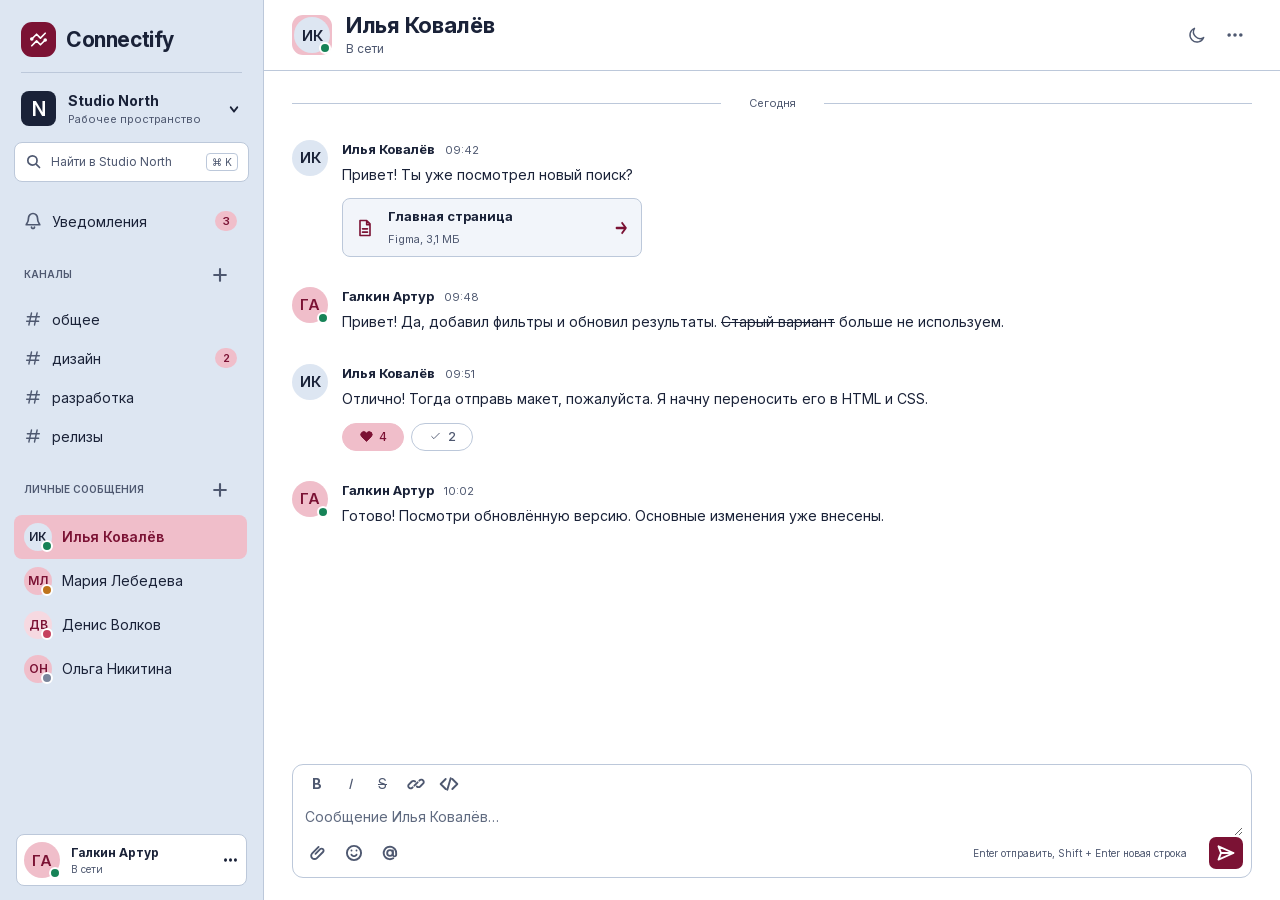
==== commit 9fdf94aa: "Исправить валидность и адаптивность, проверить сценарии и добавить инструкцию" ====
--- a/dm.html
+++ b/dm.html
@@ -1,382 +1,2385 @@
-<!DOCTYPE html>
+<!doctype html>
 <html lang="ru" data-theme="light">
-<head>
-  <meta charset="UTF-8">
-  <meta name="viewport" content="width=device-width, initial-scale=1">
-  <meta name="description" content="Connectify: корпоративный мессенджер для командного общения.">
-  <meta name="color-scheme" content="light dark">
-  <title>Личные сообщения | Connectify</title>
-  <link rel="icon" href="img/favicon.svg" type="image/svg+xml">
-  <link rel="preload" href="fonts/InterVariable.woff2" as="font" type="font/woff2" crossorigin>
-  <link rel="stylesheet" href="css/components.css">
-  <link rel="stylesheet" href="css/layout.css">
-  <link rel="stylesheet" href="css/design.css">
-  <script src="js/theme.js"></script>
-  <script src="js/app.js" defer></script>
-</head>
-<body data-version="1" data-storage="connectify-artur" data-own="Галкин Артур" data-email="galkin@north.team" data-colleague="Илья Ковалёв" data-second="Мария Лебедева" data-default-channel="дизайн" data-default-workspace="Studio North">
-<a class="skip-link" href="#main">Перейти к содержимому</a>
-<!-- Static page content remains available when JavaScript is disabled. -->
-<div class="app" data-page="dm">
-<aside class="sidebar" id="sidebar" aria-label="Рабочее пространство">
-  <a class="brand" href="channel.html" aria-label="Connectify на главную"><span class="brand-icon"><svg aria-hidden="true" focusable="false" preserveAspectRatio="none" overflow="visible" style="display: block;" width="23" height="23" viewBox="0 0 23 23" fill="none" xmlns="http://www.w3.org/2000/svg">
-<g id="Icon / logo">
-<path id="Vector" d="M4.79167 11.0208L9.58333 6.22917L13.4167 10.0625L18.2083 5.27083M4.79167 17.7292L9.58333 12.9375L13.4167 16.7708L18.2083 11.9792" stroke-width="1.7" stroke-linecap="round" stroke-linejoin="round" stroke="white"/>
-<path id="Vector_2" d="M5.75 11.0208C5.75 11.5501 5.32094 11.9792 4.79167 11.9792C4.26239 11.9792 3.83333 11.5501 3.83333 11.0208C3.83333 10.4916 4.26239 10.0625 4.79167 10.0625C5.32094 10.0625 5.75 10.4916 5.75 11.0208Z" stroke-width="1.7" stroke-linecap="round" stroke-linejoin="round" stroke="white"/>
-<path id="Vector_3" d="M19.1667 11.9792C19.1667 12.5084 18.7376 12.9375 18.2083 12.9375C17.6791 12.9375 17.25 12.5084 17.25 11.9792C17.25 11.4499 17.6791 11.0208 18.2083 11.0208C18.7376 11.0208 19.1667 11.4499 19.1667 11.9792Z" stroke-width="1.7" stroke-linecap="round" stroke-linejoin="round" stroke="white"/>
-</g>
-</svg>
-</span>Connectify</a><button type="button" class="icon-btn sidebar-close" aria-label="Закрыть меню" data-tooltip="Закрыть меню" data-menu-close><svg width="20" height="20" viewBox="0 0 24 24" fill="none" stroke="currentColor" stroke-width="1.7" stroke-linecap="round" stroke-linejoin="round" aria-hidden="true" focusable="false"><path d="m6 6 12 12M18 6 6 18"/></svg></button>
-  <a class="workspace" href="onboarding.html"><span>N</span><span><strong data-workspace>Studio North</strong><small>Рабочее пространство</small></span><svg aria-hidden="true" focusable="false" preserveAspectRatio="none" overflow="visible" style="display: block;" width="16" height="16" viewBox="0 0 16 16" fill="none" xmlns="http://www.w3.org/2000/svg">
-<g id="Icon / chevron">
-<path id="Vector" d="M4.66667 6.66667L8 10L11.3333 6.66667" stroke-width="1.7" stroke-linecap="round" stroke-linejoin="round" stroke="currentColor"/>
-</g>
-</svg>
-</a>
-  <a class="sidebar-search" href="search.html"><svg aria-hidden="true" focusable="false" preserveAspectRatio="none" overflow="visible" style="display: block;" width="17" height="17" viewBox="0 0 17 17" fill="none" xmlns="http://www.w3.org/2000/svg">
-<g id="Icon / search">
-<path id="Vector" d="M12.0417 7.4375C12.0417 9.98031 9.98031 12.0417 7.4375 12.0417C4.89469 12.0417 2.83333 9.98031 2.83333 7.4375C2.83333 4.89469 4.89469 2.83333 7.4375 2.83333C9.98031 2.83333 12.0417 4.89469 12.0417 7.4375Z" stroke-width="1.7" stroke-linecap="round" stroke-linejoin="round" stroke="currentColor"/>
-<path id="Vector_2" d="M11.3333 11.3333L14.5208 14.5208" stroke-width="1.7" stroke-linecap="round" stroke-linejoin="round" stroke="currentColor"/>
-</g>
-</svg>
-<span>Найти в Studio North</span><kbd>⌘ K</kbd></a>
-  <nav class="side-scroll" aria-label="Навигация">
-    <a class="side-link " href="notifications.html"><svg aria-hidden="true" focusable="false" preserveAspectRatio="none" overflow="visible" style="display: block;" width="18" height="18" viewBox="0 0 18 18" fill="none" xmlns="http://www.w3.org/2000/svg">
-<g id="Icon / bell">
-<path id="Vector" d="M7.5 15C7.5 15.3978 7.65804 15.7794 7.93934 16.0607C8.22064 16.342 8.60218 16.5 9 16.5C9.39782 16.5 9.77936 16.342 10.0607 16.0607C10.342 15.7794 10.5 15.3978 10.5 15M13.5 6C13.5 4.80653 13.0259 3.66193 12.182 2.81802C11.3381 1.97411 10.1935 1.5 9 1.5C7.80653 1.5 6.66193 1.97411 5.81802 2.81802C4.97411 3.66193 4.5 4.80653 4.5 6C4.5 11.25 2.25 11.25 2.25 12.75H15.75C15.75 11.25 13.5 11.25 13.5 6Z" stroke-width="1.7" stroke-linecap="round" stroke-linejoin="round" stroke="currentColor"/>
-</g>
-</svg>
-Уведомления<span class="badge" data-unread-count>3</span></a>
-    <div class="nav-heading">КАНАЛЫ<button type="button" class="icon-btn " aria-label="Добавить канал" data-tooltip="Добавить канал" data-add-channel><svg aria-hidden="true" focusable="false" preserveAspectRatio="none" overflow="visible" style="display: block;" width="16" height="16" viewBox="0 0 16 16" fill="none" xmlns="http://www.w3.org/2000/svg">
-<g id="Icon / plus">
-<path id="Vector" d="M8 3.33333V8M8 8V12.6667M8 8H3.33333M8 8H12.6667" stroke-width="1.7" stroke-linecap="round" stroke-linejoin="round" stroke="currentColor"/>
-</g>
-</svg>
-</button></div>
-    <a href="channel.html?channel=общее" class="side-link " data-channel="общее"><svg aria-hidden="true" focusable="false" preserveAspectRatio="none" overflow="visible" style="display: block;" width="22" height="22" viewBox="0 0 22 22" fill="none" xmlns="http://www.w3.org/2000/svg">
-<g id="Icon / hash">
-<path id="Vector" d="M9.16667 3.66667L8.16406 8.25M8.16406 8.25L6.96094 13.75M8.16406 8.25H4.125M8.16406 8.25H15.0391M6.96094 13.75L5.95833 18.3333M6.96094 13.75H3.20833M6.96094 13.75H13.8359M16.0417 3.66667L15.0391 8.25M15.0391 8.25L13.8359 13.75M15.0391 8.25H18.7917M13.8359 13.75L12.8333 18.3333M13.8359 13.75H17.875" stroke-width="1.7" stroke-linecap="round" stroke-linejoin="round" stroke="currentColor"/>
-</g>
-</svg>
-<span>общее</span></a><a href="channel.html?channel=дизайн" class="side-link " data-channel="дизайн"><svg aria-hidden="true" focusable="false" preserveAspectRatio="none" overflow="visible" style="display: block;" width="22" height="22" viewBox="0 0 22 22" fill="none" xmlns="http://www.w3.org/2000/svg">
-<g id="Icon / hash">
-<path id="Vector" d="M9.16667 3.66667L8.16406 8.25M8.16406 8.25L6.96094 13.75M8.16406 8.25H4.125M8.16406 8.25H15.0391M6.96094 13.75L5.95833 18.3333M6.96094 13.75H3.20833M6.96094 13.75H13.8359M16.0417 3.66667L15.0391 8.25M15.0391 8.25L13.8359 13.75M15.0391 8.25H18.7917M13.8359 13.75L12.8333 18.3333M13.8359 13.75H17.875" stroke-width="1.7" stroke-linecap="round" stroke-linejoin="round" stroke="currentColor"/>
-</g>
-</svg>
-<span>дизайн</span><span class="badge">2</span></a><a href="channel.html?channel=разработка" class="side-link " data-channel="разработка"><svg aria-hidden="true" focusable="false" preserveAspectRatio="none" overflow="visible" style="display: block;" width="22" height="22" viewBox="0 0 22 22" fill="none" xmlns="http://www.w3.org/2000/svg">
-<g id="Icon / hash">
-<path id="Vector" d="M9.16667 3.66667L8.16406 8.25M8.16406 8.25L6.96094 13.75M8.16406 8.25H4.125M8.16406 8.25H15.0391M6.96094 13.75L5.95833 18.3333M6.96094 13.75H3.20833M6.96094 13.75H13.8359M16.0417 3.66667L15.0391 8.25M15.0391 8.25L13.8359 13.75M15.0391 8.25H18.7917M13.8359 13.75L12.8333 18.3333M13.8359 13.75H17.875" stroke-width="1.7" stroke-linecap="round" stroke-linejoin="round" stroke="currentColor"/>
-</g>
-</svg>
-<span>разработка</span></a><a href="channel.html?channel=релизы" class="side-link " data-channel="релизы"><svg aria-hidden="true" focusable="false" preserveAspectRatio="none" overflow="visible" style="display: block;" width="22" height="22" viewBox="0 0 22 22" fill="none" xmlns="http://www.w3.org/2000/svg">
-<g id="Icon / hash">
-<path id="Vector" d="M9.16667 3.66667L8.16406 8.25M8.16406 8.25L6.96094 13.75M8.16406 8.25H4.125M8.16406 8.25H15.0391M6.96094 13.75L5.95833 18.3333M6.96094 13.75H3.20833M6.96094 13.75H13.8359M16.0417 3.66667L15.0391 8.25M15.0391 8.25L13.8359 13.75M15.0391 8.25H18.7917M13.8359 13.75L12.8333 18.3333M13.8359 13.75H17.875" stroke-width="1.7" stroke-linecap="round" stroke-linejoin="round" stroke="currentColor"/>
-</g>
-</svg>
-<span>релизы</span></a>
-    <div class="nav-heading">ЛИЧНЫЕ СООБЩЕНИЯ<a class="icon-btn" href="search.html?tab=people" aria-label="Найти коллегу"><svg aria-hidden="true" focusable="false" preserveAspectRatio="none" overflow="visible" style="display: block;" width="16" height="16" viewBox="0 0 16 16" fill="none" xmlns="http://www.w3.org/2000/svg">
-<g id="Icon / plus">
-<path id="Vector" d="M8 3.33333V8M8 8V12.6667M8 8H3.33333M8 8H12.6667" stroke-width="1.7" stroke-linecap="round" stroke-linejoin="round" stroke="currentColor"/>
-</g>
-</svg>
-</a></div>
-    <a class="side-link active" href="dm.html?person=0"><span class="avatar avatar-28 avatar-blue">ИК<i class="status status-online" aria-label="online"></i></span><span>Илья Ковалёв</span></a><a class="side-link " href="dm.html?person=1"><span class="avatar avatar-28 avatar-purple">МЛ<i class="status status-away" aria-label="away"></i></span><span>Мария Лебедева</span></a><a class="side-link " href="dm.html?person=2"><span class="avatar avatar-28 avatar-orange">ДВ<i class="status status-dnd" aria-label="dnd"></i></span><span>Денис Волков</span></a><a class="side-link " href="dm.html?person=3"><span class="avatar avatar-28 avatar-pink">ОН<i class="status status-invisible" aria-label="invisible"></i></span><span>Ольга Никитина</span></a>
-  </nav>
-  <a class="side-user" href="profile-edit.html"><span class="avatar avatar-36 " data-own-avatar>ГА<i class="status status-online" aria-label="online"></i></span><span><strong data-own-name>Галкин Артур</strong><small data-own-status>В сети</small></span><svg aria-hidden="true" focusable="false" preserveAspectRatio="none" overflow="visible" style="display: block;" width="18" height="18" viewBox="0 0 18 18" fill="none" xmlns="http://www.w3.org/2000/svg">
-<g id="Icon / more">
-<path id="Vector" d="M4.5 9C4.5 9.41421 4.16421 9.75 3.75 9.75C3.33579 9.75 3 9.41421 3 9C3 8.58579 3.33579 8.25 3.75 8.25C4.16421 8.25 4.5 8.58579 4.5 9Z" stroke-width="1.7" stroke-linecap="round" stroke-linejoin="round" stroke="currentColor"/>
-<path id="Vector_2" d="M9.75 9C9.75 9.41421 9.41421 9.75 9 9.75C8.58579 9.75 8.25 9.41421 8.25 9C8.25 8.58579 8.58579 8.25 9 8.25C9.41421 8.25 9.75 8.58579 9.75 9Z" stroke-width="1.7" stroke-linecap="round" stroke-linejoin="round" stroke="currentColor"/>
-<path id="Vector_3" d="M15 9C15 9.41421 14.6642 9.75 14.25 9.75C13.8358 9.75 13.5 9.41421 13.5 9C13.5 8.58579 13.8358 8.25 14.25 8.25C14.6642 8.25 15 8.58579 15 9Z" stroke-width="1.7" stroke-linecap="round" stroke-linejoin="round" stroke="currentColor"/>
-</g>
-</svg>
-</a>
-</aside><button class="backdrop" type="button" aria-label="Закрыть меню" data-menu-close></button>
-<main class="main" id="main">
-  <header class="page-header"><button type="button" class="icon-btn burger" aria-label="Открыть меню" data-tooltip="Открыть меню" data-menu-open aria-controls="sidebar" aria-expanded="false"><svg width="20" height="20" viewBox="0 0 24 24" fill="none" stroke="currentColor" stroke-width="1.7" stroke-linecap="round" stroke-linejoin="round" aria-hidden="true" focusable="false"><path d="M4 6h16M4 12h16M4 18h16"/></svg></button><div class="header-tile"><span class="avatar avatar-36 avatar-blue">ИК<i class="status status-online" aria-label="online"></i></span></div><div><h1 data-page-title>Илья Ковалёв</h1><p data-page-subtitle>В сети</p></div><div class="header-actions"><button type="button" class="icon-btn theme-toggle" aria-label="Переключить тему" data-tooltip="Переключить тему" data-theme-toggle aria-pressed="false"><svg width="20" height="20" viewBox="0 0 24 24" fill="none" stroke="currentColor" stroke-width="1.7" stroke-linecap="round" stroke-linejoin="round" aria-hidden="true" focusable="false"><path d="M20 15a8 8 0 0 1-11-11 8.5 8.5 0 1 0 11 11Z"/></svg></button><button type="button" class="icon-btn " aria-label="Действия страницы" data-tooltip="Действия страницы" data-page-actions><svg aria-hidden="true" focusable="false" preserveAspectRatio="none" overflow="visible" style="display: block;" width="18" height="18" viewBox="0 0 18 18" fill="none" xmlns="http://www.w3.org/2000/svg">
-<g id="Icon / more">
-<path id="Vector" d="M4.5 9C4.5 9.41421 4.16421 9.75 3.75 9.75C3.33579 9.75 3 9.41421 3 9C3 8.58579 3.33579 8.25 3.75 8.25C4.16421 8.25 4.5 8.58579 4.5 9Z" stroke-width="1.7" stroke-linecap="round" stroke-linejoin="round" stroke="currentColor"/>
-<path id="Vector_2" d="M9.75 9C9.75 9.41421 9.41421 9.75 9 9.75C8.58579 9.75 8.25 9.41421 8.25 9C8.25 8.58579 8.58579 8.25 9 8.25C9.41421 8.25 9.75 8.58579 9.75 9Z" stroke-width="1.7" stroke-linecap="round" stroke-linejoin="round" stroke="currentColor"/>
-<path id="Vector_3" d="M15 9C15 9.41421 14.6642 9.75 14.25 9.75C13.8358 9.75 13.5 9.41421 13.5 9C13.5 8.58579 13.8358 8.25 14.25 8.25C14.6642 8.25 15 8.58579 15 9Z" stroke-width="1.7" stroke-linecap="round" stroke-linejoin="round" stroke="currentColor"/>
-</g>
-</svg>
-</button></div></header>
-  <div class="conversation-layout"><section class="conversation" aria-label="Личная переписка"><div class="messages" data-messages><div class="date-divider">Сегодня</div><article class="message " data-message>
- <span class="avatar avatar-36 avatar-blue">ИК</span>
- <div class="message-content"><div class="message-meta"><strong >Илья Ковалёв</strong><time datetime="2026-11-10T09:42:00">09:42</time></div><div class="message-text">Привет! Ты уже посмотрел новый поиск?</div><a class="file-card" href="search.html?tab=files"><svg aria-hidden="true" focusable="false" preserveAspectRatio="none" overflow="visible" style="display: block;" width="21" height="21" viewBox="0 0 21 21" fill="none" xmlns="http://www.w3.org/2000/svg">
-<g id="Icon / file">
-<path id="Vector" d="M15.75 7V6.125L12.25 2.625H5.25V18.375H15.75V7ZM12.25 2.625V7H15.75M7.875 11.375H13.125M7.875 14.875H13.125" stroke-width="1.7" stroke-linecap="round" stroke-linejoin="round" stroke="currentColor"/>
-</g>
-</svg>
-<span><strong>Главная страница</strong><small>Figma, 3,1 МБ</small></span><svg aria-hidden="true" focusable="false" preserveAspectRatio="none" overflow="visible" style="display: block;" width="15" height="15" viewBox="0 0 15 15" fill="none" xmlns="http://www.w3.org/2000/svg">
-<g id="Icon / arrow">
-<path id="Vector" d="M2.5 7.5H11.875M8.125 11.25L11.875 7.5L8.125 3.75" stroke-width="1.7" stroke-linecap="round" stroke-linejoin="round" stroke="currentColor"/>
-</g>
-</svg>
-</a></div>
- <div class="message-actions" aria-label="Действия сообщения"><button type="button" class="icon-btn " aria-label="Добавить реакцию" data-tooltip="Добавить реакцию" data-quick-reaction><svg aria-hidden="true" focusable="false" preserveAspectRatio="none" overflow="visible" style="display: block;" width="18" height="18" viewBox="0 0 18 18" fill="none" xmlns="http://www.w3.org/2000/svg">
-<g id="Icon / smile">
-<path id="Vector" d="M15.375 9C15.375 12.5208 12.5208 15.375 9 15.375C5.47918 15.375 2.625 12.5208 2.625 9C2.625 5.47918 5.47918 2.625 9 2.625C12.5208 2.625 15.375 5.47918 15.375 9Z" stroke-width="1.7" stroke-linecap="round" stroke-linejoin="round" stroke="currentColor"/>
-<path id="Vector_2" d="M6.75 10.5C6.98333 10.8883 7.31317 11.2096 7.70744 11.4326C8.10172 11.6557 8.547 11.7729 9 11.7729C9.453 11.7729 9.89828 11.6557 10.2926 11.4326C10.6868 11.2096 11.0167 10.8883 11.25 10.5M6.75 6.75H6.7575M11.25 6.75H11.2575" stroke-width="1.7" stroke-linecap="round" stroke-linejoin="round" stroke="currentColor"/>
-</g>
-</svg>
-</button><button type="button" class="icon-btn " aria-label="Ответить в треде" data-tooltip="Ответить в треде" data-thread-open><svg aria-hidden="true" focusable="false" preserveAspectRatio="none" overflow="visible" style="display: block;" width="15" height="15" viewBox="0 0 15 15" fill="none" xmlns="http://www.w3.org/2000/svg">
-<g id="Icon / chat">
-<path id="Vector" d="M12.5 7.1875C12.5 8.51358 11.9732 9.78535 11.0355 10.723C10.0979 11.6607 8.82608 12.1875 7.5 12.1875C6.72245 12.1875 5.95437 12.0168 5.25 11.6875L2.5 12.5L3.3125 9.875C2.88616 9.22146 2.6187 8.47721 2.53151 7.70179C2.44432 6.92637 2.53983 6.14131 2.81039 5.40942C3.08095 4.67752 3.51906 4.01911 4.08966 3.48685C4.66026 2.9546 5.34751 2.56329 6.09644 2.34421C6.84536 2.12514 7.63516 2.08439 8.40265 2.22523C9.17014 2.36607 9.89402 2.68458 10.5164 3.15529C11.1387 3.62599 11.6422 4.23583 11.9867 4.93599C12.3311 5.63616 12.5069 6.40723 12.5 7.1875Z" stroke-width="1.7" stroke-linecap="round" stroke-linejoin="round" stroke="currentColor"/>
-<path id="Vector_2" d="M5.625 7.1875H9.375" stroke-width="1.7" stroke-linecap="round" stroke-linejoin="round" stroke="currentColor"/>
-</g>
-</svg>
-</button><button type="button" class="icon-btn " aria-label="Меню сообщения" data-tooltip="Меню сообщения" data-message-menu><svg aria-hidden="true" focusable="false" preserveAspectRatio="none" overflow="visible" style="display: block;" width="18" height="18" viewBox="0 0 18 18" fill="none" xmlns="http://www.w3.org/2000/svg">
-<g id="Icon / more">
-<path id="Vector" d="M4.5 9C4.5 9.41421 4.16421 9.75 3.75 9.75C3.33579 9.75 3 9.41421 3 9C3 8.58579 3.33579 8.25 3.75 8.25C4.16421 8.25 4.5 8.58579 4.5 9Z" stroke-width="1.7" stroke-linecap="round" stroke-linejoin="round" stroke="currentColor"/>
-<path id="Vector_2" d="M9.75 9C9.75 9.41421 9.41421 9.75 9 9.75C8.58579 9.75 8.25 9.41421 8.25 9C8.25 8.58579 8.58579 8.25 9 8.25C9.41421 8.25 9.75 8.58579 9.75 9Z" stroke-width="1.7" stroke-linecap="round" stroke-linejoin="round" stroke="currentColor"/>
-<path id="Vector_3" d="M15 9C15 9.41421 14.6642 9.75 14.25 9.75C13.8358 9.75 13.5 9.41421 13.5 9C13.5 8.58579 13.8358 8.25 14.25 8.25C14.6642 8.25 15 8.58579 15 9Z" stroke-width="1.7" stroke-linecap="round" stroke-linejoin="round" stroke="currentColor"/>
-</g>
-</svg>
-</button></div>
-</article><article class="message " data-message>
- <span class="avatar avatar-36 " data-own-avatar>ГА</span>
- <div class="message-content"><div class="message-meta"><strong data-own-name>Галкин Артур</strong><time datetime="2026-11-10T09:48:00">09:48</time></div><div class="message-text">Привет! Да, добавил фильтры и обновил результаты. <s>Старый вариант</s> больше не используем.</div></div>
- <div class="message-actions" aria-label="Действия сообщения"><button type="button" class="icon-btn " aria-label="Добавить реакцию" data-tooltip="Добавить реакцию" data-quick-reaction><svg aria-hidden="true" focusable="false" preserveAspectRatio="none" overflow="visible" style="display: block;" width="18" height="18" viewBox="0 0 18 18" fill="none" xmlns="http://www.w3.org/2000/svg">
-<g id="Icon / smile">
-<path id="Vector" d="M15.375 9C15.375 12.5208 12.5208 15.375 9 15.375C5.47918 15.375 2.625 12.5208 2.625 9C2.625 5.47918 5.47918 2.625 9 2.625C12.5208 2.625 15.375 5.47918 15.375 9Z" stroke-width="1.7" stroke-linecap="round" stroke-linejoin="round" stroke="currentColor"/>
-<path id="Vector_2" d="M6.75 10.5C6.98333 10.8883 7.31317 11.2096 7.70744 11.4326C8.10172 11.6557 8.547 11.7729 9 11.7729C9.453 11.7729 9.89828 11.6557 10.2926 11.4326C10.6868 11.2096 11.0167 10.8883 11.25 10.5M6.75 6.75H6.7575M11.25 6.75H11.2575" stroke-width="1.7" stroke-linecap="round" stroke-linejoin="round" stroke="currentColor"/>
-</g>
-</svg>
-</button><button type="button" class="icon-btn " aria-label="Ответить в треде" data-tooltip="Ответить в треде" data-thread-open><svg aria-hidden="true" focusable="false" preserveAspectRatio="none" overflow="visible" style="display: block;" width="15" height="15" viewBox="0 0 15 15" fill="none" xmlns="http://www.w3.org/2000/svg">
-<g id="Icon / chat">
-<path id="Vector" d="M12.5 7.1875C12.5 8.51358 11.9732 9.78535 11.0355 10.723C10.0979 11.6607 8.82608 12.1875 7.5 12.1875C6.72245 12.1875 5.95437 12.0168 5.25 11.6875L2.5 12.5L3.3125 9.875C2.88616 9.22146 2.6187 8.47721 2.53151 7.70179C2.44432 6.92637 2.53983 6.14131 2.81039 5.40942C3.08095 4.67752 3.51906 4.01911 4.08966 3.48685C4.66026 2.9546 5.34751 2.56329 6.09644 2.34421C6.84536 2.12514 7.63516 2.08439 8.40265 2.22523C9.17014 2.36607 9.89402 2.68458 10.5164 3.15529C11.1387 3.62599 11.6422 4.23583 11.9867 4.93599C12.3311 5.63616 12.5069 6.40723 12.5 7.1875Z" stroke-width="1.7" stroke-linecap="round" stroke-linejoin="round" stroke="currentColor"/>
-<path id="Vector_2" d="M5.625 7.1875H9.375" stroke-width="1.7" stroke-linecap="round" stroke-linejoin="round" stroke="currentColor"/>
-</g>
-</svg>
-</button><button type="button" class="icon-btn " aria-label="Меню сообщения" data-tooltip="Меню сообщения" data-message-menu><svg aria-hidden="true" focusable="false" preserveAspectRatio="none" overflow="visible" style="display: block;" width="18" height="18" viewBox="0 0 18 18" fill="none" xmlns="http://www.w3.org/2000/svg">
-<g id="Icon / more">
-<path id="Vector" d="M4.5 9C4.5 9.41421 4.16421 9.75 3.75 9.75C3.33579 9.75 3 9.41421 3 9C3 8.58579 3.33579 8.25 3.75 8.25C4.16421 8.25 4.5 8.58579 4.5 9Z" stroke-width="1.7" stroke-linecap="round" stroke-linejoin="round" stroke="currentColor"/>
-<path id="Vector_2" d="M9.75 9C9.75 9.41421 9.41421 9.75 9 9.75C8.58579 9.75 8.25 9.41421 8.25 9C8.25 8.58579 8.58579 8.25 9 8.25C9.41421 8.25 9.75 8.58579 9.75 9Z" stroke-width="1.7" stroke-linecap="round" stroke-linejoin="round" stroke="currentColor"/>
-<path id="Vector_3" d="M15 9C15 9.41421 14.6642 9.75 14.25 9.75C13.8358 9.75 13.5 9.41421 13.5 9C13.5 8.58579 13.8358 8.25 14.25 8.25C14.6642 8.25 15 8.58579 15 9Z" stroke-width="1.7" stroke-linecap="round" stroke-linejoin="round" stroke="currentColor"/>
-</g>
-</svg>
-</button></div>
-</article><article class="message " data-message>
- <span class="avatar avatar-36 avatar-blue">ИК</span>
- <div class="message-content"><div class="message-meta"><strong >Илья Ковалёв</strong><time datetime="2026-11-10T09:51:00">09:51</time></div><div class="message-text">Отлично! Тогда отправь макет, пожалуйста. Я начну переносить его в HTML и CSS.</div><div class="reactions"><button class="pill" type="button" aria-label="Нравится, 4 реакции" aria-pressed="true" data-reaction="heart"><svg width="20" height="20" viewBox="0 0 24 24" fill="none" stroke="currentColor" stroke-width="1.7" stroke-linecap="round" stroke-linejoin="round" aria-hidden="true" focusable="false"><path d="M20.8 4.6a5.5 5.5 0 0 0-7.8 0L12 5.7l-1.1-1.1a5.5 5.5 0 0 0-7.8 7.8L12 21l8.8-8.6a5.5 5.5 0 0 0 0-7.8Z"/></svg> <span>4</span></button><button class="pill" type="button" aria-label="Готово, 2 реакции" aria-pressed="false" data-reaction="check"><svg width="20" height="20" viewBox="0 0 24 24" fill="none" stroke="currentColor" stroke-width="1.7" stroke-linecap="round" stroke-linejoin="round" aria-hidden="true" focusable="false"><path d="m5 12 4 4L19 6"/></svg> <span>2</span></button></div></div>
- <div class="message-actions" aria-label="Действия сообщения"><button type="button" class="icon-btn " aria-label="Добавить реакцию" data-tooltip="Добавить реакцию" data-quick-reaction><svg aria-hidden="true" focusable="false" preserveAspectRatio="none" overflow="visible" style="display: block;" width="18" height="18" viewBox="0 0 18 18" fill="none" xmlns="http://www.w3.org/2000/svg">
-<g id="Icon / smile">
-<path id="Vector" d="M15.375 9C15.375 12.5208 12.5208 15.375 9 15.375C5.47918 15.375 2.625 12.5208 2.625 9C2.625 5.47918 5.47918 2.625 9 2.625C12.5208 2.625 15.375 5.47918 15.375 9Z" stroke-width="1.7" stroke-linecap="round" stroke-linejoin="round" stroke="currentColor"/>
-<path id="Vector_2" d="M6.75 10.5C6.98333 10.8883 7.31317 11.2096 7.70744 11.4326C8.10172 11.6557 8.547 11.7729 9 11.7729C9.453 11.7729 9.89828 11.6557 10.2926 11.4326C10.6868 11.2096 11.0167 10.8883 11.25 10.5M6.75 6.75H6.7575M11.25 6.75H11.2575" stroke-width="1.7" stroke-linecap="round" stroke-linejoin="round" stroke="currentColor"/>
-</g>
-</svg>
-</button><button type="button" class="icon-btn " aria-label="Ответить в треде" data-tooltip="Ответить в треде" data-thread-open><svg aria-hidden="true" focusable="false" preserveAspectRatio="none" overflow="visible" style="display: block;" width="15" height="15" viewBox="0 0 15 15" fill="none" xmlns="http://www.w3.org/2000/svg">
-<g id="Icon / chat">
-<path id="Vector" d="M12.5 7.1875C12.5 8.51358 11.9732 9.78535 11.0355 10.723C10.0979 11.6607 8.82608 12.1875 7.5 12.1875C6.72245 12.1875 5.95437 12.0168 5.25 11.6875L2.5 12.5L3.3125 9.875C2.88616 9.22146 2.6187 8.47721 2.53151 7.70179C2.44432 6.92637 2.53983 6.14131 2.81039 5.40942C3.08095 4.67752 3.51906 4.01911 4.08966 3.48685C4.66026 2.9546 5.34751 2.56329 6.09644 2.34421C6.84536 2.12514 7.63516 2.08439 8.40265 2.22523C9.17014 2.36607 9.89402 2.68458 10.5164 3.15529C11.1387 3.62599 11.6422 4.23583 11.9867 4.93599C12.3311 5.63616 12.5069 6.40723 12.5 7.1875Z" stroke-width="1.7" stroke-linecap="round" stroke-linejoin="round" stroke="currentColor"/>
-<path id="Vector_2" d="M5.625 7.1875H9.375" stroke-width="1.7" stroke-linecap="round" stroke-linejoin="round" stroke="currentColor"/>
-</g>
-</svg>
-</button><button type="button" class="icon-btn " aria-label="Меню сообщения" data-tooltip="Меню сообщения" data-message-menu><svg aria-hidden="true" focusable="false" preserveAspectRatio="none" overflow="visible" style="display: block;" width="18" height="18" viewBox="0 0 18 18" fill="none" xmlns="http://www.w3.org/2000/svg">
-<g id="Icon / more">
-<path id="Vector" d="M4.5 9C4.5 9.41421 4.16421 9.75 3.75 9.75C3.33579 9.75 3 9.41421 3 9C3 8.58579 3.33579 8.25 3.75 8.25C4.16421 8.25 4.5 8.58579 4.5 9Z" stroke-width="1.7" stroke-linecap="round" stroke-linejoin="round" stroke="currentColor"/>
-<path id="Vector_2" d="M9.75 9C9.75 9.41421 9.41421 9.75 9 9.75C8.58579 9.75 8.25 9.41421 8.25 9C8.25 8.58579 8.58579 8.25 9 8.25C9.41421 8.25 9.75 8.58579 9.75 9Z" stroke-width="1.7" stroke-linecap="round" stroke-linejoin="round" stroke="currentColor"/>
-<path id="Vector_3" d="M15 9C15 9.41421 14.6642 9.75 14.25 9.75C13.8358 9.75 13.5 9.41421 13.5 9C13.5 8.58579 13.8358 8.25 14.25 8.25C14.6642 8.25 15 8.58579 15 9Z" stroke-width="1.7" stroke-linecap="round" stroke-linejoin="round" stroke="currentColor"/>
-</g>
-</svg>
-</button></div>
-</article><article class="message " data-message>
- <span class="avatar avatar-36 " data-own-avatar>ГА</span>
- <div class="message-content"><div class="message-meta"><strong data-own-name>Галкин Артур</strong><time datetime="2026-11-10T10:02:00">10:02</time></div><div class="message-text">Готово! Посмотри обновлённую версию. Основные изменения уже внесены.</div></div>
- <div class="message-actions" aria-label="Действия сообщения"><button type="button" class="icon-btn " aria-label="Добавить реакцию" data-tooltip="Добавить реакцию" data-quick-reaction><svg aria-hidden="true" focusable="false" preserveAspectRatio="none" overflow="visible" style="display: block;" width="18" height="18" viewBox="0 0 18 18" fill="none" xmlns="http://www.w3.org/2000/svg">
-<g id="Icon / smile">
-<path id="Vector" d="M15.375 9C15.375 12.5208 12.5208 15.375 9 15.375C5.47918 15.375 2.625 12.5208 2.625 9C2.625 5.47918 5.47918 2.625 9 2.625C12.5208 2.625 15.375 5.47918 15.375 9Z" stroke-width="1.7" stroke-linecap="round" stroke-linejoin="round" stroke="currentColor"/>
-<path id="Vector_2" d="M6.75 10.5C6.98333 10.8883 7.31317 11.2096 7.70744 11.4326C8.10172 11.6557 8.547 11.7729 9 11.7729C9.453 11.7729 9.89828 11.6557 10.2926 11.4326C10.6868 11.2096 11.0167 10.8883 11.25 10.5M6.75 6.75H6.7575M11.25 6.75H11.2575" stroke-width="1.7" stroke-linecap="round" stroke-linejoin="round" stroke="currentColor"/>
-</g>
-</svg>
-</button><button type="button" class="icon-btn " aria-label="Ответить в треде" data-tooltip="Ответить в треде" data-thread-open><svg aria-hidden="true" focusable="false" preserveAspectRatio="none" overflow="visible" style="display: block;" width="15" height="15" viewBox="0 0 15 15" fill="none" xmlns="http://www.w3.org/2000/svg">
-<g id="Icon / chat">
-<path id="Vector" d="M12.5 7.1875C12.5 8.51358 11.9732 9.78535 11.0355 10.723C10.0979 11.6607 8.82608 12.1875 7.5 12.1875C6.72245 12.1875 5.95437 12.0168 5.25 11.6875L2.5 12.5L3.3125 9.875C2.88616 9.22146 2.6187 8.47721 2.53151 7.70179C2.44432 6.92637 2.53983 6.14131 2.81039 5.40942C3.08095 4.67752 3.51906 4.01911 4.08966 3.48685C4.66026 2.9546 5.34751 2.56329 6.09644 2.34421C6.84536 2.12514 7.63516 2.08439 8.40265 2.22523C9.17014 2.36607 9.89402 2.68458 10.5164 3.15529C11.1387 3.62599 11.6422 4.23583 11.9867 4.93599C12.3311 5.63616 12.5069 6.40723 12.5 7.1875Z" stroke-width="1.7" stroke-linecap="round" stroke-linejoin="round" stroke="currentColor"/>
-<path id="Vector_2" d="M5.625 7.1875H9.375" stroke-width="1.7" stroke-linecap="round" stroke-linejoin="round" stroke="currentColor"/>
-</g>
-</svg>
-</button><button type="button" class="icon-btn " aria-label="Меню сообщения" data-tooltip="Меню сообщения" data-message-menu><svg aria-hidden="true" focusable="false" preserveAspectRatio="none" overflow="visible" style="display: block;" width="18" height="18" viewBox="0 0 18 18" fill="none" xmlns="http://www.w3.org/2000/svg">
-<g id="Icon / more">
-<path id="Vector" d="M4.5 9C4.5 9.41421 4.16421 9.75 3.75 9.75C3.33579 9.75 3 9.41421 3 9C3 8.58579 3.33579 8.25 3.75 8.25C4.16421 8.25 4.5 8.58579 4.5 9Z" stroke-width="1.7" stroke-linecap="round" stroke-linejoin="round" stroke="currentColor"/>
-<path id="Vector_2" d="M9.75 9C9.75 9.41421 9.41421 9.75 9 9.75C8.58579 9.75 8.25 9.41421 8.25 9C8.25 8.58579 8.58579 8.25 9 8.25C9.41421 8.25 9.75 8.58579 9.75 9Z" stroke-width="1.7" stroke-linecap="round" stroke-linejoin="round" stroke="currentColor"/>
-<path id="Vector_3" d="M15 9C15 9.41421 14.6642 9.75 14.25 9.75C13.8358 9.75 13.5 9.41421 13.5 9C13.5 8.58579 13.8358 8.25 14.25 8.25C14.6642 8.25 15 8.58579 15 9Z" stroke-width="1.7" stroke-linecap="round" stroke-linejoin="round" stroke="currentColor"/>
-</g>
-</svg>
-</button></div>
-</article></div><form class="composer" data-composer="main" aria-label="Новое сообщение">
-  <div class="formatting" role="toolbar" aria-label="Форматирование"><button class="icon-btn" type="button" data-format="bold" aria-label="Жирный" data-tooltip="Жирный"><b>B</b></button><button class="icon-btn" type="button" data-format="italic" aria-label="Курсив" data-tooltip="Курсив"><i>I</i></button><button class="icon-btn" type="button" data-format="strike" aria-label="Зачёркнутый" data-tooltip="Зачёркнутый"><s>S</s></button><button type="button" class="icon-btn " aria-label="Добавить ссылку" data-tooltip="Добавить ссылку" data-format="link"><svg aria-hidden="true" focusable="false" preserveAspectRatio="none" overflow="visible" style="display: block;" width="18" height="18" viewBox="0 0 18 18" fill="none" xmlns="http://www.w3.org/2000/svg">
-<g id="Icon / link">
-<path id="Vector" d="M7.5 10.5L10.5 7.5M6 12L5.25 12.75C4.83014 12.9505 4.35844 13.0159 3.89985 12.9373C3.44126 12.8586 3.01835 12.6397 2.68934 12.3107C2.36033 11.9817 2.14141 11.5587 2.06273 11.1002C1.98405 10.6416 2.04948 10.1699 2.25 9.75L5.25 6.75C5.66252 6.38103 6.19655 6.17705 6.75 6.17705C7.30345 6.17705 7.83748 6.38103 8.25 6.75M9.75 11.25C10.1625 11.619 10.6966 11.8229 11.25 11.8229C11.8034 11.8229 12.3375 11.619 12.75 11.25L15.75 8.25C15.9505 7.83014 16.0159 7.35844 15.9373 6.89985C15.8586 6.44126 15.6397 6.01835 15.3107 5.68934C14.9817 5.36033 14.5587 5.14141 14.1002 5.06273C13.6416 4.98405 13.1699 5.04948 12.75 5.25L12 6" stroke-width="1.7" stroke-linecap="round" stroke-linejoin="round" stroke="currentColor"/>
-</g>
-</svg>
-</button><button type="button" class="icon-btn " aria-label="Код" data-tooltip="Код" data-format="code"><svg aria-hidden="true" focusable="false" preserveAspectRatio="none" overflow="visible" style="display: block;" width="18" height="18" viewBox="0 0 18 18" fill="none" xmlns="http://www.w3.org/2000/svg">
-<g id="Icon / code">
-<path id="Vector" d="M6 4.5L1.5 9L6 13.5M12 4.5L16.5 9L12 13.5M10.5 3.75L7.5 14.25" stroke-width="1.7" stroke-linecap="round" stroke-linejoin="round" stroke="currentColor"/>
-</g>
-</svg>
-</button></div>
-  <label class="sr-only" for="message-text">Текст сообщения</label><textarea id="message-text" name="message" rows="1" maxlength="5000" placeholder="Написать в #дизайн…" data-message-input></textarea>
-  <div class="mention-list" role="listbox" aria-label="Участники" hidden></div>
-  <div class="pending-files" aria-live="polite"></div>
-  <div class="composer-footer"><button type="button" class="icon-btn " aria-label="Прикрепить файл" data-tooltip="Прикрепить файл" data-attach><svg aria-hidden="true" focusable="false" preserveAspectRatio="none" overflow="visible" style="display: block;" width="18" height="18" viewBox="0 0 18 18" fill="none" xmlns="http://www.w3.org/2000/svg">
-<g id="Icon / attach">
-<path id="Vector" d="M6.75 9.75L10.95 5.55C11.2882 5.21185 11.7468 5.02188 12.225 5.02188C12.7032 5.02188 13.1618 5.21185 13.5 5.55C13.8382 5.88815 14.0281 6.34678 14.0281 6.825C14.0281 7.30322 13.8382 7.76185 13.5 8.1L8.025 13.575C7.4581 14.1419 6.68922 14.4604 5.8875 14.4604C5.08578 14.4604 4.3169 14.1419 3.75 13.575C3.1831 13.0081 2.86462 12.2392 2.86462 11.4375C2.86462 10.6358 3.1831 9.8669 3.75 9.3L9.525 3.525" stroke-width="1.7" stroke-linecap="round" stroke-linejoin="round" stroke="currentColor"/>
-</g>
-</svg>
-</button><button type="button" class="icon-btn " aria-label="Добавить смайлик" data-tooltip="Добавить смайлик" data-emoji><svg aria-hidden="true" focusable="false" preserveAspectRatio="none" overflow="visible" style="display: block;" width="18" height="18" viewBox="0 0 18 18" fill="none" xmlns="http://www.w3.org/2000/svg">
-<g id="Icon / smile">
-<path id="Vector" d="M15.375 9C15.375 12.5208 12.5208 15.375 9 15.375C5.47918 15.375 2.625 12.5208 2.625 9C2.625 5.47918 5.47918 2.625 9 2.625C12.5208 2.625 15.375 5.47918 15.375 9Z" stroke-width="1.7" stroke-linecap="round" stroke-linejoin="round" stroke="currentColor"/>
-<path id="Vector_2" d="M6.75 10.5C6.98333 10.8883 7.31317 11.2096 7.70744 11.4326C8.10172 11.6557 8.547 11.7729 9 11.7729C9.453 11.7729 9.89828 11.6557 10.2926 11.4326C10.6868 11.2096 11.0167 10.8883 11.25 10.5M6.75 6.75H6.7575M11.25 6.75H11.2575" stroke-width="1.7" stroke-linecap="round" stroke-linejoin="round" stroke="currentColor"/>
-</g>
-</svg>
-</button><button type="button" class="icon-btn " aria-label="Упомянуть участника" data-tooltip="Упомянуть участника" data-mention><svg aria-hidden="true" focusable="false" preserveAspectRatio="none" overflow="visible" style="display: block;" width="18" height="18" viewBox="0 0 18 18" fill="none" xmlns="http://www.w3.org/2000/svg">
-<g id="Icon / at">
-<path id="Vector" d="M11.55 9C11.55 10.4083 10.4083 11.55 9 11.55C7.59167 11.55 6.45 10.4083 6.45 9C6.45 7.59167 7.59167 6.45 9 6.45C10.4083 6.45 11.55 7.59167 11.55 9Z" stroke-width="1.7" stroke-linecap="round" stroke-linejoin="round" stroke="currentColor"/>
-<path id="Vector_2" d="M11.55 6.75V10.5C11.55 10.8978 11.708 11.2794 11.9893 11.5607C12.2706 11.842 12.6522 12 13.05 12C13.4478 12 13.8294 11.842 14.1107 11.5607C14.392 11.2794 14.55 10.8978 14.55 10.5V9C14.5574 7.75097 14.1488 6.53501 13.3888 5.54383C12.6287 4.55265 11.5604 3.84265 10.3522 3.52576C9.144 3.20887 7.8647 3.30313 6.71601 3.79366C5.56731 4.2842 4.61456 5.14311 4.00796 6.23498C3.40137 7.32685 3.17545 8.58956 3.36581 9.82402C3.55618 11.0585 4.152 12.1945 5.05935 13.0529C5.96669 13.9113 7.13393 14.4433 8.37704 14.565C9.62015 14.6867 10.8684 14.3911 11.925 13.725" stroke-width="1.7" stroke-linecap="round" stroke-linejoin="round" stroke="currentColor"/>
-</g>
-</svg>
-</button><input type="file" data-attachment hidden><small>Enter отправить, Shift + Enter новая строка</small><button class="icon-btn send-btn" type="submit" aria-label="Отправить сообщение" data-tooltip="Отправить"><svg aria-hidden="true" focusable="false" preserveAspectRatio="none" overflow="visible" style="display: block;" width="18" height="18" viewBox="0 0 18 18" fill="none" xmlns="http://www.w3.org/2000/svg">
-<g id="Icon / send">
-<path id="Vector" d="M4.5 9L2.25 15L15.75 9L2.25 3L4.5 9ZM15.75 9H4.5" stroke-width="1.7" stroke-linecap="round" stroke-linejoin="round" stroke="white"/>
-</g>
-</svg>
-</button></div>
-</form></section><aside class="thread-panel" id="thread" aria-label="Тред" hidden><div class="thread-header"><h2>Тред</h2><button type="button" class="icon-btn " aria-label="Закрыть тред" data-tooltip="Закрыть тред" data-thread-close><svg width="20" height="20" viewBox="0 0 24 24" fill="none" stroke="currentColor" stroke-width="1.7" stroke-linecap="round" stroke-linejoin="round" aria-hidden="true" focusable="false"><path d="m6 6 12 12M18 6 6 18"/></svg></button></div><div class="thread-body" data-thread-messages><article class="message " data-message>
- <span class="avatar avatar-36 avatar-purple">МЛ</span>
- <div class="message-content"><div class="message-meta"><strong >Мария Лебедева</strong><time datetime="2026-11-10T10:04:00">10:04</time></div><div class="message-text">Проверим поиск по сообщениям и файлам.</div></div>
- <div class="message-actions" aria-label="Действия сообщения"><button type="button" class="icon-btn " aria-label="Добавить реакцию" data-tooltip="Добавить реакцию" data-quick-reaction><svg aria-hidden="true" focusable="false" preserveAspectRatio="none" overflow="visible" style="display: block;" width="18" height="18" viewBox="0 0 18 18" fill="none" xmlns="http://www.w3.org/2000/svg">
-<g id="Icon / smile">
-<path id="Vector" d="M15.375 9C15.375 12.5208 12.5208 15.375 9 15.375C5.47918 15.375 2.625 12.5208 2.625 9C2.625 5.47918 5.47918 2.625 9 2.625C12.5208 2.625 15.375 5.47918 15.375 9Z" stroke-width="1.7" stroke-linecap="round" stroke-linejoin="round" stroke="currentColor"/>
-<path id="Vector_2" d="M6.75 10.5C6.98333 10.8883 7.31317 11.2096 7.70744 11.4326C8.10172 11.6557 8.547 11.7729 9 11.7729C9.453 11.7729 9.89828 11.6557 10.2926 11.4326C10.6868 11.2096 11.0167 10.8883 11.25 10.5M6.75 6.75H6.7575M11.25 6.75H11.2575" stroke-width="1.7" stroke-linecap="round" stroke-linejoin="round" stroke="currentColor"/>
-</g>
-</svg>
-</button><button type="button" class="icon-btn " aria-label="Ответить в треде" data-tooltip="Ответить в треде" data-thread-open><svg aria-hidden="true" focusable="false" preserveAspectRatio="none" overflow="visible" style="display: block;" width="15" height="15" viewBox="0 0 15 15" fill="none" xmlns="http://www.w3.org/2000/svg">
-<g id="Icon / chat">
-<path id="Vector" d="M12.5 7.1875C12.5 8.51358 11.9732 9.78535 11.0355 10.723C10.0979 11.6607 8.82608 12.1875 7.5 12.1875C6.72245 12.1875 5.95437 12.0168 5.25 11.6875L2.5 12.5L3.3125 9.875C2.88616 9.22146 2.6187 8.47721 2.53151 7.70179C2.44432 6.92637 2.53983 6.14131 2.81039 5.40942C3.08095 4.67752 3.51906 4.01911 4.08966 3.48685C4.66026 2.9546 5.34751 2.56329 6.09644 2.34421C6.84536 2.12514 7.63516 2.08439 8.40265 2.22523C9.17014 2.36607 9.89402 2.68458 10.5164 3.15529C11.1387 3.62599 11.6422 4.23583 11.9867 4.93599C12.3311 5.63616 12.5069 6.40723 12.5 7.1875Z" stroke-width="1.7" stroke-linecap="round" stroke-linejoin="round" stroke="currentColor"/>
-<path id="Vector_2" d="M5.625 7.1875H9.375" stroke-width="1.7" stroke-linecap="round" stroke-linejoin="round" stroke="currentColor"/>
-</g>
-</svg>
-</button><button type="button" class="icon-btn " aria-label="Меню сообщения" data-tooltip="Меню сообщения" data-message-menu><svg aria-hidden="true" focusable="false" preserveAspectRatio="none" overflow="visible" style="display: block;" width="18" height="18" viewBox="0 0 18 18" fill="none" xmlns="http://www.w3.org/2000/svg">
-<g id="Icon / more">
-<path id="Vector" d="M4.5 9C4.5 9.41421 4.16421 9.75 3.75 9.75C3.33579 9.75 3 9.41421 3 9C3 8.58579 3.33579 8.25 3.75 8.25C4.16421 8.25 4.5 8.58579 4.5 9Z" stroke-width="1.7" stroke-linecap="round" stroke-linejoin="round" stroke="currentColor"/>
-<path id="Vector_2" d="M9.75 9C9.75 9.41421 9.41421 9.75 9 9.75C8.58579 9.75 8.25 9.41421 8.25 9C8.25 8.58579 8.58579 8.25 9 8.25C9.41421 8.25 9.75 8.58579 9.75 9Z" stroke-width="1.7" stroke-linecap="round" stroke-linejoin="round" stroke="currentColor"/>
-<path id="Vector_3" d="M15 9C15 9.41421 14.6642 9.75 14.25 9.75C13.8358 9.75 13.5 9.41421 13.5 9C13.5 8.58579 13.8358 8.25 14.25 8.25C14.6642 8.25 15 8.58579 15 9Z" stroke-width="1.7" stroke-linecap="round" stroke-linejoin="round" stroke="currentColor"/>
-</g>
-</svg>
-</button></div>
-</article><article class="message " data-message>
- <span class="avatar avatar-36 avatar-blue">ИК</span>
- <div class="message-content"><div class="message-meta"><strong >Илья Ковалёв</strong><time datetime="2026-11-10T10:09:00">10:09</time></div><div class="message-text">Результаты на мобильном тоже посмотрел. Всё работает.</div></div>
- <div class="message-actions" aria-label="Действия сообщения"><button type="button" class="icon-btn " aria-label="Добавить реакцию" data-tooltip="Добавить реакцию" data-quick-reaction><svg aria-hidden="true" focusable="false" preserveAspectRatio="none" overflow="visible" style="display: block;" width="18" height="18" viewBox="0 0 18 18" fill="none" xmlns="http://www.w3.org/2000/svg">
-<g id="Icon / smile">
-<path id="Vector" d="M15.375 9C15.375 12.5208 12.5208 15.375 9 15.375C5.47918 15.375 2.625 12.5208 2.625 9C2.625 5.47918 5.47918 2.625 9 2.625C12.5208 2.625 15.375 5.47918 15.375 9Z" stroke-width="1.7" stroke-linecap="round" stroke-linejoin="round" stroke="currentColor"/>
-<path id="Vector_2" d="M6.75 10.5C6.98333 10.8883 7.31317 11.2096 7.70744 11.4326C8.10172 11.6557 8.547 11.7729 9 11.7729C9.453 11.7729 9.89828 11.6557 10.2926 11.4326C10.6868 11.2096 11.0167 10.8883 11.25 10.5M6.75 6.75H6.7575M11.25 6.75H11.2575" stroke-width="1.7" stroke-linecap="round" stroke-linejoin="round" stroke="currentColor"/>
-</g>
-</svg>
-</button><button type="button" class="icon-btn " aria-label="Ответить в треде" data-tooltip="Ответить в треде" data-thread-open><svg aria-hidden="true" focusable="false" preserveAspectRatio="none" overflow="visible" style="display: block;" width="15" height="15" viewBox="0 0 15 15" fill="none" xmlns="http://www.w3.org/2000/svg">
-<g id="Icon / chat">
-<path id="Vector" d="M12.5 7.1875C12.5 8.51358 11.9732 9.78535 11.0355 10.723C10.0979 11.6607 8.82608 12.1875 7.5 12.1875C6.72245 12.1875 5.95437 12.0168 5.25 11.6875L2.5 12.5L3.3125 9.875C2.88616 9.22146 2.6187 8.47721 2.53151 7.70179C2.44432 6.92637 2.53983 6.14131 2.81039 5.40942C3.08095 4.67752 3.51906 4.01911 4.08966 3.48685C4.66026 2.9546 5.34751 2.56329 6.09644 2.34421C6.84536 2.12514 7.63516 2.08439 8.40265 2.22523C9.17014 2.36607 9.89402 2.68458 10.5164 3.15529C11.1387 3.62599 11.6422 4.23583 11.9867 4.93599C12.3311 5.63616 12.5069 6.40723 12.5 7.1875Z" stroke-width="1.7" stroke-linecap="round" stroke-linejoin="round" stroke="currentColor"/>
-<path id="Vector_2" d="M5.625 7.1875H9.375" stroke-width="1.7" stroke-linecap="round" stroke-linejoin="round" stroke="currentColor"/>
-</g>
-</svg>
-</button><button type="button" class="icon-btn " aria-label="Меню сообщения" data-tooltip="Меню сообщения" data-message-menu><svg aria-hidden="true" focusable="false" preserveAspectRatio="none" overflow="visible" style="display: block;" width="18" height="18" viewBox="0 0 18 18" fill="none" xmlns="http://www.w3.org/2000/svg">
-<g id="Icon / more">
-<path id="Vector" d="M4.5 9C4.5 9.41421 4.16421 9.75 3.75 9.75C3.33579 9.75 3 9.41421 3 9C3 8.58579 3.33579 8.25 3.75 8.25C4.16421 8.25 4.5 8.58579 4.5 9Z" stroke-width="1.7" stroke-linecap="round" stroke-linejoin="round" stroke="currentColor"/>
-<path id="Vector_2" d="M9.75 9C9.75 9.41421 9.41421 9.75 9 9.75C8.58579 9.75 8.25 9.41421 8.25 9C8.25 8.58579 8.58579 8.25 9 8.25C9.41421 8.25 9.75 8.58579 9.75 9Z" stroke-width="1.7" stroke-linecap="round" stroke-linejoin="round" stroke="currentColor"/>
-<path id="Vector_3" d="M15 9C15 9.41421 14.6642 9.75 14.25 9.75C13.8358 9.75 13.5 9.41421 13.5 9C13.5 8.58579 13.8358 8.25 14.25 8.25C14.6642 8.25 15 8.58579 15 9Z" stroke-width="1.7" stroke-linecap="round" stroke-linejoin="round" stroke="currentColor"/>
-</g>
-</svg>
-</button></div>
-</article><article class="message " data-message>
- <span class="avatar avatar-36 " data-own-avatar>ГА</span>
- <div class="message-content"><div class="message-meta"><strong data-own-name>Галкин Артур</strong><time datetime="2026-11-10T10:12:00">10:12</time></div><div class="message-text">Спасибо, учту перед релизом.</div></div>
- <div class="message-actions" aria-label="Действия сообщения"><button type="button" class="icon-btn " aria-label="Добавить реакцию" data-tooltip="Добавить реакцию" data-quick-reaction><svg aria-hidden="true" focusable="false" preserveAspectRatio="none" overflow="visible" style="display: block;" width="18" height="18" viewBox="0 0 18 18" fill="none" xmlns="http://www.w3.org/2000/svg">
-<g id="Icon / smile">
-<path id="Vector" d="M15.375 9C15.375 12.5208 12.5208 15.375 9 15.375C5.47918 15.375 2.625 12.5208 2.625 9C2.625 5.47918 5.47918 2.625 9 2.625C12.5208 2.625 15.375 5.47918 15.375 9Z" stroke-width="1.7" stroke-linecap="round" stroke-linejoin="round" stroke="currentColor"/>
-<path id="Vector_2" d="M6.75 10.5C6.98333 10.8883 7.31317 11.2096 7.70744 11.4326C8.10172 11.6557 8.547 11.7729 9 11.7729C9.453 11.7729 9.89828 11.6557 10.2926 11.4326C10.6868 11.2096 11.0167 10.8883 11.25 10.5M6.75 6.75H6.7575M11.25 6.75H11.2575" stroke-width="1.7" stroke-linecap="round" stroke-linejoin="round" stroke="currentColor"/>
-</g>
-</svg>
-</button><button type="button" class="icon-btn " aria-label="Ответить в треде" data-tooltip="Ответить в треде" data-thread-open><svg aria-hidden="true" focusable="false" preserveAspectRatio="none" overflow="visible" style="display: block;" width="15" height="15" viewBox="0 0 15 15" fill="none" xmlns="http://www.w3.org/2000/svg">
-<g id="Icon / chat">
-<path id="Vector" d="M12.5 7.1875C12.5 8.51358 11.9732 9.78535 11.0355 10.723C10.0979 11.6607 8.82608 12.1875 7.5 12.1875C6.72245 12.1875 5.95437 12.0168 5.25 11.6875L2.5 12.5L3.3125 9.875C2.88616 9.22146 2.6187 8.47721 2.53151 7.70179C2.44432 6.92637 2.53983 6.14131 2.81039 5.40942C3.08095 4.67752 3.51906 4.01911 4.08966 3.48685C4.66026 2.9546 5.34751 2.56329 6.09644 2.34421C6.84536 2.12514 7.63516 2.08439 8.40265 2.22523C9.17014 2.36607 9.89402 2.68458 10.5164 3.15529C11.1387 3.62599 11.6422 4.23583 11.9867 4.93599C12.3311 5.63616 12.5069 6.40723 12.5 7.1875Z" stroke-width="1.7" stroke-linecap="round" stroke-linejoin="round" stroke="currentColor"/>
-<path id="Vector_2" d="M5.625 7.1875H9.375" stroke-width="1.7" stroke-linecap="round" stroke-linejoin="round" stroke="currentColor"/>
-</g>
-</svg>
-</button><button type="button" class="icon-btn " aria-label="Меню сообщения" data-tooltip="Меню сообщения" data-message-menu><svg aria-hidden="true" focusable="false" preserveAspectRatio="none" overflow="visible" style="display: block;" width="18" height="18" viewBox="0 0 18 18" fill="none" xmlns="http://www.w3.org/2000/svg">
-<g id="Icon / more">
-<path id="Vector" d="M4.5 9C4.5 9.41421 4.16421 9.75 3.75 9.75C3.33579 9.75 3 9.41421 3 9C3 8.58579 3.33579 8.25 3.75 8.25C4.16421 8.25 4.5 8.58579 4.5 9Z" stroke-width="1.7" stroke-linecap="round" stroke-linejoin="round" stroke="currentColor"/>
-<path id="Vector_2" d="M9.75 9C9.75 9.41421 9.41421 9.75 9 9.75C8.58579 9.75 8.25 9.41421 8.25 9C8.25 8.58579 8.58579 8.25 9 8.25C9.41421 8.25 9.75 8.58579 9.75 9Z" stroke-width="1.7" stroke-linecap="round" stroke-linejoin="round" stroke="currentColor"/>
-<path id="Vector_3" d="M15 9C15 9.41421 14.6642 9.75 14.25 9.75C13.8358 9.75 13.5 9.41421 13.5 9C13.5 8.58579 13.8358 8.25 14.25 8.25C14.6642 8.25 15 8.58579 15 9Z" stroke-width="1.7" stroke-linecap="round" stroke-linejoin="round" stroke="currentColor"/>
-</g>
-</svg>
-</button></div>
-</article></div><form class="composer" data-composer="thread" aria-label="Новое сообщение">
-  <div class="formatting" role="toolbar" aria-label="Форматирование"><button class="icon-btn" type="button" data-format="bold" aria-label="Жирный" data-tooltip="Жирный"><b>B</b></button><button class="icon-btn" type="button" data-format="italic" aria-label="Курсив" data-tooltip="Курсив"><i>I</i></button><button class="icon-btn" type="button" data-format="strike" aria-label="Зачёркнутый" data-tooltip="Зачёркнутый"><s>S</s></button><button type="button" class="icon-btn " aria-label="Добавить ссылку" data-tooltip="Добавить ссылку" data-format="link"><svg aria-hidden="true" focusable="false" preserveAspectRatio="none" overflow="visible" style="display: block;" width="18" height="18" viewBox="0 0 18 18" fill="none" xmlns="http://www.w3.org/2000/svg">
-<g id="Icon / link">
-<path id="Vector" d="M7.5 10.5L10.5 7.5M6 12L5.25 12.75C4.83014 12.9505 4.35844 13.0159 3.89985 12.9373C3.44126 12.8586 3.01835 12.6397 2.68934 12.3107C2.36033 11.9817 2.14141 11.5587 2.06273 11.1002C1.98405 10.6416 2.04948 10.1699 2.25 9.75L5.25 6.75C5.66252 6.38103 6.19655 6.17705 6.75 6.17705C7.30345 6.17705 7.83748 6.38103 8.25 6.75M9.75 11.25C10.1625 11.619 10.6966 11.8229 11.25 11.8229C11.8034 11.8229 12.3375 11.619 12.75 11.25L15.75 8.25C15.9505 7.83014 16.0159 7.35844 15.9373 6.89985C15.8586 6.44126 15.6397 6.01835 15.3107 5.68934C14.9817 5.36033 14.5587 5.14141 14.1002 5.06273C13.6416 4.98405 13.1699 5.04948 12.75 5.25L12 6" stroke-width="1.7" stroke-linecap="round" stroke-linejoin="round" stroke="currentColor"/>
-</g>
-</svg>
-</button><button type="button" class="icon-btn " aria-label="Код" data-tooltip="Код" data-format="code"><svg aria-hidden="true" focusable="false" preserveAspectRatio="none" overflow="visible" style="display: block;" width="18" height="18" viewBox="0 0 18 18" fill="none" xmlns="http://www.w3.org/2000/svg">
-<g id="Icon / code">
-<path id="Vector" d="M6 4.5L1.5 9L6 13.5M12 4.5L16.5 9L12 13.5M10.5 3.75L7.5 14.25" stroke-width="1.7" stroke-linecap="round" stroke-linejoin="round" stroke="currentColor"/>
-</g>
-</svg>
-</button></div>
-  <label class="sr-only" for="reply-text">Текст сообщения</label><textarea id="reply-text" name="message" rows="1" maxlength="5000" placeholder="Написать в тред…" data-message-input></textarea>
-  <div class="mention-list" role="listbox" aria-label="Участники" hidden></div>
-  <div class="pending-files" aria-live="polite"></div>
-  <div class="composer-footer"><button type="button" class="icon-btn " aria-label="Прикрепить файл" data-tooltip="Прикрепить файл" data-attach><svg aria-hidden="true" focusable="false" preserveAspectRatio="none" overflow="visible" style="display: block;" width="18" height="18" viewBox="0 0 18 18" fill="none" xmlns="http://www.w3.org/2000/svg">
-<g id="Icon / attach">
-<path id="Vector" d="M6.75 9.75L10.95 5.55C11.2882 5.21185 11.7468 5.02188 12.225 5.02188C12.7032 5.02188 13.1618 5.21185 13.5 5.55C13.8382 5.88815 14.0281 6.34678 14.0281 6.825C14.0281 7.30322 13.8382 7.76185 13.5 8.1L8.025 13.575C7.4581 14.1419 6.68922 14.4604 5.8875 14.4604C5.08578 14.4604 4.3169 14.1419 3.75 13.575C3.1831 13.0081 2.86462 12.2392 2.86462 11.4375C2.86462 10.6358 3.1831 9.8669 3.75 9.3L9.525 3.525" stroke-width="1.7" stroke-linecap="round" stroke-linejoin="round" stroke="currentColor"/>
-</g>
-</svg>
-</button><button type="button" class="icon-btn " aria-label="Добавить смайлик" data-tooltip="Добавить смайлик" data-emoji><svg aria-hidden="true" focusable="false" preserveAspectRatio="none" overflow="visible" style="display: block;" width="18" height="18" viewBox="0 0 18 18" fill="none" xmlns="http://www.w3.org/2000/svg">
-<g id="Icon / smile">
-<path id="Vector" d="M15.375 9C15.375 12.5208 12.5208 15.375 9 15.375C5.47918 15.375 2.625 12.5208 2.625 9C2.625 5.47918 5.47918 2.625 9 2.625C12.5208 2.625 15.375 5.47918 15.375 9Z" stroke-width="1.7" stroke-linecap="round" stroke-linejoin="round" stroke="currentColor"/>
-<path id="Vector_2" d="M6.75 10.5C6.98333 10.8883 7.31317 11.2096 7.70744 11.4326C8.10172 11.6557 8.547 11.7729 9 11.7729C9.453 11.7729 9.89828 11.6557 10.2926 11.4326C10.6868 11.2096 11.0167 10.8883 11.25 10.5M6.75 6.75H6.7575M11.25 6.75H11.2575" stroke-width="1.7" stroke-linecap="round" stroke-linejoin="round" stroke="currentColor"/>
-</g>
-</svg>
-</button><button type="button" class="icon-btn " aria-label="Упомянуть участника" data-tooltip="Упомянуть участника" data-mention><svg aria-hidden="true" focusable="false" preserveAspectRatio="none" overflow="visible" style="display: block;" width="18" height="18" viewBox="0 0 18 18" fill="none" xmlns="http://www.w3.org/2000/svg">
-<g id="Icon / at">
-<path id="Vector" d="M11.55 9C11.55 10.4083 10.4083 11.55 9 11.55C7.59167 11.55 6.45 10.4083 6.45 9C6.45 7.59167 7.59167 6.45 9 6.45C10.4083 6.45 11.55 7.59167 11.55 9Z" stroke-width="1.7" stroke-linecap="round" stroke-linejoin="round" stroke="currentColor"/>
-<path id="Vector_2" d="M11.55 6.75V10.5C11.55 10.8978 11.708 11.2794 11.9893 11.5607C12.2706 11.842 12.6522 12 13.05 12C13.4478 12 13.8294 11.842 14.1107 11.5607C14.392 11.2794 14.55 10.8978 14.55 10.5V9C14.5574 7.75097 14.1488 6.53501 13.3888 5.54383C12.6287 4.55265 11.5604 3.84265 10.3522 3.52576C9.144 3.20887 7.8647 3.30313 6.71601 3.79366C5.56731 4.2842 4.61456 5.14311 4.00796 6.23498C3.40137 7.32685 3.17545 8.58956 3.36581 9.82402C3.55618 11.0585 4.152 12.1945 5.05935 13.0529C5.96669 13.9113 7.13393 14.4433 8.37704 14.565C9.62015 14.6867 10.8684 14.3911 11.925 13.725" stroke-width="1.7" stroke-linecap="round" stroke-linejoin="round" stroke="currentColor"/>
-</g>
-</svg>
-</button><input type="file" data-attachment hidden><small>Enter отправить, Shift + Enter новая строка</small><button class="icon-btn send-btn" type="submit" aria-label="Отправить сообщение" data-tooltip="Отправить"><svg aria-hidden="true" focusable="false" preserveAspectRatio="none" overflow="visible" style="display: block;" width="18" height="18" viewBox="0 0 18 18" fill="none" xmlns="http://www.w3.org/2000/svg">
-<g id="Icon / send">
-<path id="Vector" d="M4.5 9L2.25 15L15.75 9L2.25 3L4.5 9ZM15.75 9H4.5" stroke-width="1.7" stroke-linecap="round" stroke-linejoin="round" stroke="white"/>
-</g>
-</svg>
-</button></div>
-</form></aside></div>
-</main>
-<nav class="mobile-tabs" aria-label="Основные разделы"><a href="channel.html" class=""><svg aria-hidden="true" focusable="false" preserveAspectRatio="none" overflow="visible" style="display: block;" width="22" height="22" viewBox="0 0 22 22" fill="none" xmlns="http://www.w3.org/2000/svg">
-<g id="Icon / hash">
-<path id="Vector" d="M9.16667 3.66667L8.16406 8.25M8.16406 8.25L6.96094 13.75M8.16406 8.25H4.125M8.16406 8.25H15.0391M6.96094 13.75L5.95833 18.3333M6.96094 13.75H3.20833M6.96094 13.75H13.8359M16.0417 3.66667L15.0391 8.25M15.0391 8.25L13.8359 13.75M15.0391 8.25H18.7917M13.8359 13.75L12.8333 18.3333M13.8359 13.75H17.875" stroke-width="1.7" stroke-linecap="round" stroke-linejoin="round" stroke="currentColor"/>
-</g>
-</svg>
-<span>Каналы</span></a><a href="dm.html" class="active" aria-current="page"><svg aria-hidden="true" focusable="false" preserveAspectRatio="none" overflow="visible" style="display: block;" width="15" height="15" viewBox="0 0 15 15" fill="none" xmlns="http://www.w3.org/2000/svg">
-<g id="Icon / chat">
-<path id="Vector" d="M12.5 7.1875C12.5 8.51358 11.9732 9.78535 11.0355 10.723C10.0979 11.6607 8.82608 12.1875 7.5 12.1875C6.72245 12.1875 5.95437 12.0168 5.25 11.6875L2.5 12.5L3.3125 9.875C2.88616 9.22146 2.6187 8.47721 2.53151 7.70179C2.44432 6.92637 2.53983 6.14131 2.81039 5.40942C3.08095 4.67752 3.51906 4.01911 4.08966 3.48685C4.66026 2.9546 5.34751 2.56329 6.09644 2.34421C6.84536 2.12514 7.63516 2.08439 8.40265 2.22523C9.17014 2.36607 9.89402 2.68458 10.5164 3.15529C11.1387 3.62599 11.6422 4.23583 11.9867 4.93599C12.3311 5.63616 12.5069 6.40723 12.5 7.1875Z" stroke-width="1.7" stroke-linecap="round" stroke-linejoin="round" stroke="currentColor"/>
-<path id="Vector_2" d="M5.625 7.1875H9.375" stroke-width="1.7" stroke-linecap="round" stroke-linejoin="round" stroke="currentColor"/>
-</g>
-</svg>
-<span>Сообщения</span></a><a href="search.html" class=""><svg aria-hidden="true" focusable="false" preserveAspectRatio="none" overflow="visible" style="display: block;" width="17" height="17" viewBox="0 0 17 17" fill="none" xmlns="http://www.w3.org/2000/svg">
-<g id="Icon / search">
-<path id="Vector" d="M12.0417 7.4375C12.0417 9.98031 9.98031 12.0417 7.4375 12.0417C4.89469 12.0417 2.83333 9.98031 2.83333 7.4375C2.83333 4.89469 4.89469 2.83333 7.4375 2.83333C9.98031 2.83333 12.0417 4.89469 12.0417 7.4375Z" stroke-width="1.7" stroke-linecap="round" stroke-linejoin="round" stroke="currentColor"/>
-<path id="Vector_2" d="M11.3333 11.3333L14.5208 14.5208" stroke-width="1.7" stroke-linecap="round" stroke-linejoin="round" stroke="currentColor"/>
-</g>
-</svg>
-<span>Поиск</span></a><a href="notifications.html" class=""><svg aria-hidden="true" focusable="false" preserveAspectRatio="none" overflow="visible" style="display: block;" width="18" height="18" viewBox="0 0 18 18" fill="none" xmlns="http://www.w3.org/2000/svg">
-<g id="Icon / bell">
-<path id="Vector" d="M7.5 15C7.5 15.3978 7.65804 15.7794 7.93934 16.0607C8.22064 16.342 8.60218 16.5 9 16.5C9.39782 16.5 9.77936 16.342 10.0607 16.0607C10.342 15.7794 10.5 15.3978 10.5 15M13.5 6C13.5 4.80653 13.0259 3.66193 12.182 2.81802C11.3381 1.97411 10.1935 1.5 9 1.5C7.80653 1.5 6.66193 1.97411 5.81802 2.81802C4.97411 3.66193 4.5 4.80653 4.5 6C4.5 11.25 2.25 11.25 2.25 12.75H15.75C15.75 11.25 13.5 11.25 13.5 6Z" stroke-width="1.7" stroke-linecap="round" stroke-linejoin="round" stroke="currentColor"/>
-</g>
-</svg>
-<span>Активность</span></a><a href="profile-edit.html" class=""><svg width="20" height="20" viewBox="0 0 24 24" fill="none" stroke="currentColor" stroke-width="1.7" stroke-linecap="round" stroke-linejoin="round" aria-hidden="true" focusable="false"><circle cx="12" cy="8" r="4"/><path d="M5 21v-2a7 7 0 0 1 14 0v2"/></svg><span>Профиль</span></a></nav>
-</div>
-<dialog id="recovery-dialog" class="dialog"><form data-recovery-form><div class="dialog-title"><h2>Восстановить пароль</h2><button type="button" class="icon-btn " aria-label="Закрыть окно" data-tooltip="Закрыть окно" data-dialog-close><svg width="20" height="20" viewBox="0 0 24 24" fill="none" stroke="currentColor" stroke-width="1.7" stroke-linecap="round" stroke-linejoin="round" aria-hidden="true" focusable="false"><path d="m6 6 12 12M18 6 6 18"/></svg></button></div><p class="lead">Введите email вашего аккаунта.</p><div class="field"><label for="recovery-email">Email</label><input class="control" id="recovery-email" name="recovery-email" type="email" value="" required autocomplete="email"></div><p class="form-error" data-recovery-error role="alert" hidden></p><p class="recovery-result" hidden>Это учебная версия без почтового сервера. Для входа используйте демонстрационные данные на странице входа.</p><button class="btn btn-block" type="submit">Продолжить</button></form></dialog>
-<dialog id="channel-dialog" class="dialog"><form data-channel-form><div class="dialog-title"><h2>Новый канал</h2><button type="button" class="icon-btn " aria-label="Закрыть окно" data-tooltip="Закрыть окно" data-dialog-close><svg width="20" height="20" viewBox="0 0 24 24" fill="none" stroke="currentColor" stroke-width="1.7" stroke-linecap="round" stroke-linejoin="round" aria-hidden="true" focusable="false"><path d="m6 6 12 12M18 6 6 18"/></svg></button></div><div class="field"><label for="channel-name">Название канала</label><input class="control" id="channel-name" name="channel-name" type="text" value="" required maxlength="35" pattern="[А-Яа-яЁёA-Za-z0-9_-]+" placeholder="новый-проект"></div><small>Буквы, цифры, дефис и подчёркивание.</small><button class="btn btn-block" type="submit">Создать канал</button></form></dialog>
-<dialog id="info-dialog" class="dialog"><div class="dialog-title"><h2>Connectify</h2><button type="button" class="icon-btn " aria-label="Закрыть окно" data-tooltip="Закрыть окно" data-dialog-close><svg width="20" height="20" viewBox="0 0 24 24" fill="none" stroke="currentColor" stroke-width="1.7" stroke-linecap="round" stroke-linejoin="round" aria-hidden="true" focusable="false"><path d="m6 6 12 12M18 6 6 18"/></svg></button></div><p data-info-text></p><button class="btn" type="button" data-dialog-close>Понятно</button></dialog>
-<div class="context-menu" data-context-menu hidden><button type="button" data-context-action="copy">Скопировать текст</button><button type="button" data-context-action="edit">Редактировать своё сообщение</button><button class="danger" type="button" data-context-action="delete">Удалить своё сообщение</button></div><div class="toast" role="status" aria-live="polite" hidden></div>
-<noscript><p class="noscript">Для отправки сообщений, поиска и сохранения настроек включите JavaScript.</p></noscript>
-</body>
+  <head>
+    <meta charset="UTF-8" />
+    <meta name="viewport" content="width=device-width, initial-scale=1" />
+    <meta
+      name="description"
+      content="Connectify: корпоративный мессенджер для командного общения."
+    />
+    <meta name="color-scheme" content="light dark" />
+    <title>Личные сообщения | Connectify</title>
+    <link rel="icon" href="img/favicon.svg" type="image/svg+xml" />
+    <link
+      rel="preload"
+      href="fonts/InterVariable.woff2"
+      as="font"
+      type="font/woff2"
+      crossorigin
+    />
+    <link rel="stylesheet" href="css/components.css" />
+    <link rel="stylesheet" href="css/layout.css" />
+    <link rel="stylesheet" href="css/design.css" />
+    <script src="js/theme.js"></script>
+    <script src="js/app.js" defer></script>
+  </head>
+  <body
+    data-version="1"
+    data-storage="connectify-artur"
+    data-own="Галкин Артур"
+    data-email="galkin@north.team"
+    data-colleague="Илья Ковалёв"
+    data-second="Мария Лебедева"
+    data-default-channel="дизайн"
+    data-default-workspace="Studio North"
+  >
+    <a class="skip-link" href="#main">Перейти к содержимому</a>
+    <!-- Static page content remains available when JavaScript is disabled. -->
+    <div class="app" data-page="dm">
+      <aside class="sidebar" id="sidebar" aria-label="Рабочее пространство">
+        <a class="brand" href="channel.html" aria-label="Connectify на главную"
+          ><span class="brand-icon"
+            ><svg
+              aria-hidden="true"
+              focusable="false"
+              preserveAspectRatio="none"
+              overflow="visible"
+              style="display: block"
+              width="23"
+              height="23"
+              viewBox="0 0 23 23"
+              fill="none"
+              xmlns="http://www.w3.org/2000/svg"
+            >
+              <g>
+                <path
+                  d="M4.79167 11.0208L9.58333 6.22917L13.4167 10.0625L18.2083 5.27083M4.79167 17.7292L9.58333 12.9375L13.4167 16.7708L18.2083 11.9792"
+                  stroke-width="1.7"
+                  stroke-linecap="round"
+                  stroke-linejoin="round"
+                  stroke="currentColor"
+                />
+                <path
+                  d="M5.75 11.0208C5.75 11.5501 5.32094 11.9792 4.79167 11.9792C4.26239 11.9792 3.83333 11.5501 3.83333 11.0208C3.83333 10.4916 4.26239 10.0625 4.79167 10.0625C5.32094 10.0625 5.75 10.4916 5.75 11.0208Z"
+                  stroke-width="1.7"
+                  stroke-linecap="round"
+                  stroke-linejoin="round"
+                  stroke="currentColor"
+                />
+                <path
+                  d="M19.1667 11.9792C19.1667 12.5084 18.7376 12.9375 18.2083 12.9375C17.6791 12.9375 17.25 12.5084 17.25 11.9792C17.25 11.4499 17.6791 11.0208 18.2083 11.0208C18.7376 11.0208 19.1667 11.4499 19.1667 11.9792Z"
+                  stroke-width="1.7"
+                  stroke-linecap="round"
+                  stroke-linejoin="round"
+                  stroke="currentColor"
+                />
+              </g>
+            </svg> </span
+          >Connectify</a
+        ><button
+          type="button"
+          class="icon-btn sidebar-close"
+          aria-label="Закрыть меню"
+          data-tooltip="Закрыть меню"
+          data-menu-close
+        >
+          <svg
+            width="20"
+            height="20"
+            viewBox="0 0 24 24"
+            fill="none"
+            stroke="currentColor"
+            stroke-width="1.7"
+            stroke-linecap="round"
+            stroke-linejoin="round"
+            aria-hidden="true"
+            focusable="false"
+          >
+            <path d="m6 6 12 12M18 6 6 18" />
+          </svg>
+        </button>
+        <a class="workspace" href="onboarding.html"
+          ><span>N</span
+          ><span
+            ><strong data-workspace>Studio North</strong
+            ><small>Рабочее пространство</small></span
+          ><svg
+            aria-hidden="true"
+            focusable="false"
+            preserveAspectRatio="none"
+            overflow="visible"
+            style="display: block"
+            width="16"
+            height="16"
+            viewBox="0 0 16 16"
+            fill="none"
+            xmlns="http://www.w3.org/2000/svg"
+          >
+            <g>
+              <path
+                d="M4.66667 6.66667L8 10L11.3333 6.66667"
+                stroke-width="1.7"
+                stroke-linecap="round"
+                stroke-linejoin="round"
+                stroke="currentColor"
+              />
+            </g>
+          </svg>
+        </a>
+        <a class="sidebar-search" href="search.html"
+          ><svg
+            aria-hidden="true"
+            focusable="false"
+            preserveAspectRatio="none"
+            overflow="visible"
+            style="display: block"
+            width="17"
+            height="17"
+            viewBox="0 0 17 17"
+            fill="none"
+            xmlns="http://www.w3.org/2000/svg"
+          >
+            <g>
+              <path
+                d="M12.0417 7.4375C12.0417 9.98031 9.98031 12.0417 7.4375 12.0417C4.89469 12.0417 2.83333 9.98031 2.83333 7.4375C2.83333 4.89469 4.89469 2.83333 7.4375 2.83333C9.98031 2.83333 12.0417 4.89469 12.0417 7.4375Z"
+                stroke-width="1.7"
+                stroke-linecap="round"
+                stroke-linejoin="round"
+                stroke="currentColor"
+              />
+              <path
+                d="M11.3333 11.3333L14.5208 14.5208"
+                stroke-width="1.7"
+                stroke-linecap="round"
+                stroke-linejoin="round"
+                stroke="currentColor"
+              />
+            </g>
+          </svg>
+          <span>Найти в Studio North</span><kbd>⌘ K</kbd></a
+        >
+        <nav class="side-scroll" aria-label="Навигация">
+          <a class="side-link" href="notifications.html"
+            ><svg
+              aria-hidden="true"
+              focusable="false"
+              preserveAspectRatio="none"
+              overflow="visible"
+              style="display: block"
+              width="18"
+              height="18"
+              viewBox="0 0 18 18"
+              fill="none"
+              xmlns="http://www.w3.org/2000/svg"
+            >
+              <g>
+                <path
+                  d="M7.5 15C7.5 15.3978 7.65804 15.7794 7.93934 16.0607C8.22064 16.342 8.60218 16.5 9 16.5C9.39782 16.5 9.77936 16.342 10.0607 16.0607C10.342 15.7794 10.5 15.3978 10.5 15M13.5 6C13.5 4.80653 13.0259 3.66193 12.182 2.81802C11.3381 1.97411 10.1935 1.5 9 1.5C7.80653 1.5 6.66193 1.97411 5.81802 2.81802C4.97411 3.66193 4.5 4.80653 4.5 6C4.5 11.25 2.25 11.25 2.25 12.75H15.75C15.75 11.25 13.5 11.25 13.5 6Z"
+                  stroke-width="1.7"
+                  stroke-linecap="round"
+                  stroke-linejoin="round"
+                  stroke="currentColor"
+                />
+              </g>
+            </svg>
+            Уведомления<span class="badge" data-unread-count>3</span></a
+          >
+          <div class="nav-heading">
+            КАНАЛЫ<button
+              type="button"
+              class="icon-btn"
+              aria-label="Добавить канал"
+              data-tooltip="Добавить канал"
+              data-add-channel
+            >
+              <svg
+                aria-hidden="true"
+                focusable="false"
+                preserveAspectRatio="none"
+                overflow="visible"
+                style="display: block"
+                width="16"
+                height="16"
+                viewBox="0 0 16 16"
+                fill="none"
+                xmlns="http://www.w3.org/2000/svg"
+              >
+                <g>
+                  <path
+                    d="M8 3.33333V8M8 8V12.6667M8 8H3.33333M8 8H12.6667"
+                    stroke-width="1.7"
+                    stroke-linecap="round"
+                    stroke-linejoin="round"
+                    stroke="currentColor"
+                  />
+                </g>
+              </svg>
+            </button>
+          </div>
+          <a
+            href="channel.html?channel=общее"
+            class="side-link"
+            data-channel="общее"
+            ><svg
+              aria-hidden="true"
+              focusable="false"
+              preserveAspectRatio="none"
+              overflow="visible"
+              style="display: block"
+              width="22"
+              height="22"
+              viewBox="0 0 22 22"
+              fill="none"
+              xmlns="http://www.w3.org/2000/svg"
+            >
+              <g>
+                <path
+                  d="M9.16667 3.66667L8.16406 8.25M8.16406 8.25L6.96094 13.75M8.16406 8.25H4.125M8.16406 8.25H15.0391M6.96094 13.75L5.95833 18.3333M6.96094 13.75H3.20833M6.96094 13.75H13.8359M16.0417 3.66667L15.0391 8.25M15.0391 8.25L13.8359 13.75M15.0391 8.25H18.7917M13.8359 13.75L12.8333 18.3333M13.8359 13.75H17.875"
+                  stroke-width="1.7"
+                  stroke-linecap="round"
+                  stroke-linejoin="round"
+                  stroke="currentColor"
+                />
+              </g>
+            </svg>
+            <span>общее</span></a
+          ><a
+            href="channel.html?channel=дизайн"
+            class="side-link"
+            data-channel="дизайн"
+            ><svg
+              aria-hidden="true"
+              focusable="false"
+              preserveAspectRatio="none"
+              overflow="visible"
+              style="display: block"
+              width="22"
+              height="22"
+              viewBox="0 0 22 22"
+              fill="none"
+              xmlns="http://www.w3.org/2000/svg"
+            >
+              <g>
+                <path
+                  d="M9.16667 3.66667L8.16406 8.25M8.16406 8.25L6.96094 13.75M8.16406 8.25H4.125M8.16406 8.25H15.0391M6.96094 13.75L5.95833 18.3333M6.96094 13.75H3.20833M6.96094 13.75H13.8359M16.0417 3.66667L15.0391 8.25M15.0391 8.25L13.8359 13.75M15.0391 8.25H18.7917M13.8359 13.75L12.8333 18.3333M13.8359 13.75H17.875"
+                  stroke-width="1.7"
+                  stroke-linecap="round"
+                  stroke-linejoin="round"
+                  stroke="currentColor"
+                />
+              </g>
+            </svg>
+            <span>дизайн</span><span class="badge">2</span></a
+          ><a
+            href="channel.html?channel=разработка"
+            class="side-link"
+            data-channel="разработка"
+            ><svg
+              aria-hidden="true"
+              focusable="false"
+              preserveAspectRatio="none"
+              overflow="visible"
+              style="display: block"
+              width="22"
+              height="22"
+              viewBox="0 0 22 22"
+              fill="none"
+              xmlns="http://www.w3.org/2000/svg"
+            >
+              <g>
+                <path
+                  d="M9.16667 3.66667L8.16406 8.25M8.16406 8.25L6.96094 13.75M8.16406 8.25H4.125M8.16406 8.25H15.0391M6.96094 13.75L5.95833 18.3333M6.96094 13.75H3.20833M6.96094 13.75H13.8359M16.0417 3.66667L15.0391 8.25M15.0391 8.25L13.8359 13.75M15.0391 8.25H18.7917M13.8359 13.75L12.8333 18.3333M13.8359 13.75H17.875"
+                  stroke-width="1.7"
+                  stroke-linecap="round"
+                  stroke-linejoin="round"
+                  stroke="currentColor"
+                />
+              </g>
+            </svg>
+            <span>разработка</span></a
+          ><a
+            href="channel.html?channel=релизы"
+            class="side-link"
+            data-channel="релизы"
+            ><svg
+              aria-hidden="true"
+              focusable="false"
+              preserveAspectRatio="none"
+              overflow="visible"
+              style="display: block"
+              width="22"
+              height="22"
+              viewBox="0 0 22 22"
+              fill="none"
+              xmlns="http://www.w3.org/2000/svg"
+            >
+              <g>
+                <path
+                  d="M9.16667 3.66667L8.16406 8.25M8.16406 8.25L6.96094 13.75M8.16406 8.25H4.125M8.16406 8.25H15.0391M6.96094 13.75L5.95833 18.3333M6.96094 13.75H3.20833M6.96094 13.75H13.8359M16.0417 3.66667L15.0391 8.25M15.0391 8.25L13.8359 13.75M15.0391 8.25H18.7917M13.8359 13.75L12.8333 18.3333M13.8359 13.75H17.875"
+                  stroke-width="1.7"
+                  stroke-linecap="round"
+                  stroke-linejoin="round"
+                  stroke="currentColor"
+                />
+              </g>
+            </svg>
+            <span>релизы</span></a
+          >
+          <div class="nav-heading">
+            ЛИЧНЫЕ СООБЩЕНИЯ<a
+              class="icon-btn"
+              href="search.html?tab=people"
+              aria-label="Найти коллегу"
+              ><svg
+                aria-hidden="true"
+                focusable="false"
+                preserveAspectRatio="none"
+                overflow="visible"
+                style="display: block"
+                width="16"
+                height="16"
+                viewBox="0 0 16 16"
+                fill="none"
+                xmlns="http://www.w3.org/2000/svg"
+              >
+                <g>
+                  <path
+                    d="M8 3.33333V8M8 8V12.6667M8 8H3.33333M8 8H12.6667"
+                    stroke-width="1.7"
+                    stroke-linecap="round"
+                    stroke-linejoin="round"
+                    stroke="currentColor"
+                  />
+                </g>
+              </svg>
+            </a>
+          </div>
+          <a class="side-link active" href="dm.html?person=0"
+            ><span class="avatar avatar-28 avatar-blue"
+              >ИК<i
+                role="img"
+                class="status status-online"
+                aria-label="online"
+              ></i></span
+            ><span>Илья Ковалёв</span></a
+          ><a class="side-link" href="dm.html?person=1"
+            ><span class="avatar avatar-28 avatar-purple"
+              >МЛ<i
+                role="img"
+                class="status status-away"
+                aria-label="away"
+              ></i></span
+            ><span>Мария Лебедева</span></a
+          ><a class="side-link" href="dm.html?person=2"
+            ><span class="avatar avatar-28 avatar-orange"
+              >ДВ<i
+                role="img"
+                class="status status-dnd"
+                aria-label="dnd"
+              ></i></span
+            ><span>Денис Волков</span></a
+          ><a class="side-link" href="dm.html?person=3"
+            ><span class="avatar avatar-28 avatar-pink"
+              >ОН<i
+                role="img"
+                class="status status-invisible"
+                aria-label="invisible"
+              ></i></span
+            ><span>Ольга Никитина</span></a
+          >
+        </nav>
+        <a class="side-user" href="profile-edit.html"
+          ><span class="avatar avatar-36" data-own-avatar
+            >ГА<i
+              role="img"
+              class="status status-online"
+              aria-label="online"
+            ></i></span
+          ><span
+            ><strong data-own-name>Галкин Артур</strong
+            ><small data-own-status>В сети</small></span
+          ><svg
+            aria-hidden="true"
+            focusable="false"
+            preserveAspectRatio="none"
+            overflow="visible"
+            style="display: block"
+            width="18"
+            height="18"
+            viewBox="0 0 18 18"
+            fill="none"
+            xmlns="http://www.w3.org/2000/svg"
+          >
+            <g>
+              <path
+                d="M4.5 9C4.5 9.41421 4.16421 9.75 3.75 9.75C3.33579 9.75 3 9.41421 3 9C3 8.58579 3.33579 8.25 3.75 8.25C4.16421 8.25 4.5 8.58579 4.5 9Z"
+                stroke-width="1.7"
+                stroke-linecap="round"
+                stroke-linejoin="round"
+                stroke="currentColor"
+              />
+              <path
+                d="M9.75 9C9.75 9.41421 9.41421 9.75 9 9.75C8.58579 9.75 8.25 9.41421 8.25 9C8.25 8.58579 8.58579 8.25 9 8.25C9.41421 8.25 9.75 8.58579 9.75 9Z"
+                stroke-width="1.7"
+                stroke-linecap="round"
+                stroke-linejoin="round"
+                stroke="currentColor"
+              />
+              <path
+                d="M15 9C15 9.41421 14.6642 9.75 14.25 9.75C13.8358 9.75 13.5 9.41421 13.5 9C13.5 8.58579 13.8358 8.25 14.25 8.25C14.6642 8.25 15 8.58579 15 9Z"
+                stroke-width="1.7"
+                stroke-linecap="round"
+                stroke-linejoin="round"
+                stroke="currentColor"
+              />
+            </g>
+          </svg>
+        </a>
+      </aside>
+      <button
+        class="backdrop"
+        type="button"
+        aria-label="Закрыть меню"
+        data-menu-close
+      ></button>
+      <main class="main" id="main">
+        <header class="page-header">
+          <button
+            type="button"
+            class="icon-btn burger"
+            aria-label="Открыть меню"
+            data-tooltip="Открыть меню"
+            data-menu-open
+            aria-controls="sidebar"
+            aria-expanded="false"
+          >
+            <svg
+              width="20"
+              height="20"
+              viewBox="0 0 24 24"
+              fill="none"
+              stroke="currentColor"
+              stroke-width="1.7"
+              stroke-linecap="round"
+              stroke-linejoin="round"
+              aria-hidden="true"
+              focusable="false"
+            >
+              <path d="M4 6h16M4 12h16M4 18h16" />
+            </svg>
+          </button>
+          <div class="header-tile">
+            <span class="avatar avatar-36 avatar-blue"
+              >ИК<i
+                role="img"
+                class="status status-online"
+                aria-label="online"
+              ></i
+            ></span>
+          </div>
+          <div>
+            <h1 data-page-title>Илья Ковалёв</h1>
+            <p data-page-subtitle>В сети</p>
+          </div>
+          <div class="header-actions">
+            <button
+              type="button"
+              class="icon-btn theme-toggle"
+              aria-label="Переключить тему"
+              data-tooltip="Переключить тему"
+              data-theme-toggle
+              aria-pressed="false"
+            >
+              <svg
+                width="20"
+                height="20"
+                viewBox="0 0 24 24"
+                fill="none"
+                stroke="currentColor"
+                stroke-width="1.7"
+                stroke-linecap="round"
+                stroke-linejoin="round"
+                aria-hidden="true"
+                focusable="false"
+              >
+                <path d="M20 15a8 8 0 0 1-11-11 8.5 8.5 0 1 0 11 11Z" />
+              </svg></button
+            ><button
+              type="button"
+              class="icon-btn"
+              aria-label="Действия страницы"
+              data-tooltip="Действия страницы"
+              data-page-actions
+            >
+              <svg
+                aria-hidden="true"
+                focusable="false"
+                preserveAspectRatio="none"
+                overflow="visible"
+                style="display: block"
+                width="18"
+                height="18"
+                viewBox="0 0 18 18"
+                fill="none"
+                xmlns="http://www.w3.org/2000/svg"
+              >
+                <g>
+                  <path
+                    d="M4.5 9C4.5 9.41421 4.16421 9.75 3.75 9.75C3.33579 9.75 3 9.41421 3 9C3 8.58579 3.33579 8.25 3.75 8.25C4.16421 8.25 4.5 8.58579 4.5 9Z"
+                    stroke-width="1.7"
+                    stroke-linecap="round"
+                    stroke-linejoin="round"
+                    stroke="currentColor"
+                  />
+                  <path
+                    d="M9.75 9C9.75 9.41421 9.41421 9.75 9 9.75C8.58579 9.75 8.25 9.41421 8.25 9C8.25 8.58579 8.58579 8.25 9 8.25C9.41421 8.25 9.75 8.58579 9.75 9Z"
+                    stroke-width="1.7"
+                    stroke-linecap="round"
+                    stroke-linejoin="round"
+                    stroke="currentColor"
+                  />
+                  <path
+                    d="M15 9C15 9.41421 14.6642 9.75 14.25 9.75C13.8358 9.75 13.5 9.41421 13.5 9C13.5 8.58579 13.8358 8.25 14.25 8.25C14.6642 8.25 15 8.58579 15 9Z"
+                    stroke-width="1.7"
+                    stroke-linecap="round"
+                    stroke-linejoin="round"
+                    stroke="currentColor"
+                  />
+                </g>
+              </svg>
+            </button>
+          </div>
+        </header>
+        <div class="conversation-layout">
+          <section class="conversation" aria-label="Личная переписка">
+            <div class="messages" data-messages>
+              <div class="date-divider">Сегодня</div>
+              <article class="message" data-message>
+                <span class="avatar avatar-36 avatar-blue">ИК</span>
+                <div class="message-content">
+                  <div class="message-meta">
+                    <strong>Илья Ковалёв</strong
+                    ><time datetime="2026-11-10T09:42:00">09:42</time>
+                  </div>
+                  <div class="message-text">
+                    Привет! Ты уже посмотрел новый поиск?
+                  </div>
+                  <a class="file-card" href="search.html?tab=files"
+                    ><svg
+                      aria-hidden="true"
+                      focusable="false"
+                      preserveAspectRatio="none"
+                      overflow="visible"
+                      style="display: block"
+                      width="21"
+                      height="21"
+                      viewBox="0 0 21 21"
+                      fill="none"
+                      xmlns="http://www.w3.org/2000/svg"
+                    >
+                      <g>
+                        <path
+                          d="M15.75 7V6.125L12.25 2.625H5.25V18.375H15.75V7ZM12.25 2.625V7H15.75M7.875 11.375H13.125M7.875 14.875H13.125"
+                          stroke-width="1.7"
+                          stroke-linecap="round"
+                          stroke-linejoin="round"
+                          stroke="currentColor"
+                        />
+                      </g>
+                    </svg>
+                    <span
+                      ><strong>Главная страница</strong
+                      ><small>Figma, 3,1 МБ</small></span
+                    ><svg
+                      aria-hidden="true"
+                      focusable="false"
+                      preserveAspectRatio="none"
+                      overflow="visible"
+                      style="display: block"
+                      width="15"
+                      height="15"
+                      viewBox="0 0 15 15"
+                      fill="none"
+                      xmlns="http://www.w3.org/2000/svg"
+                    >
+                      <g>
+                        <path
+                          d="M2.5 7.5H11.875M8.125 11.25L11.875 7.5L8.125 3.75"
+                          stroke-width="1.7"
+                          stroke-linecap="round"
+                          stroke-linejoin="round"
+                          stroke="currentColor"
+                        />
+                      </g>
+                    </svg>
+                  </a>
+                </div>
+                <div
+                  role="group"
+                  class="message-actions"
+                  aria-label="Действия сообщения"
+                >
+                  <button
+                    type="button"
+                    class="icon-btn"
+                    aria-label="Добавить реакцию"
+                    data-tooltip="Добавить реакцию"
+                    data-quick-reaction
+                  >
+                    <svg
+                      aria-hidden="true"
+                      focusable="false"
+                      preserveAspectRatio="none"
+                      overflow="visible"
+                      style="display: block"
+                      width="18"
+                      height="18"
+                      viewBox="0 0 18 18"
+                      fill="none"
+                      xmlns="http://www.w3.org/2000/svg"
+                    >
+                      <g>
+                        <path
+                          d="M15.375 9C15.375 12.5208 12.5208 15.375 9 15.375C5.47918 15.375 2.625 12.5208 2.625 9C2.625 5.47918 5.47918 2.625 9 2.625C12.5208 2.625 15.375 5.47918 15.375 9Z"
+                          stroke-width="1.7"
+                          stroke-linecap="round"
+                          stroke-linejoin="round"
+                          stroke="currentColor"
+                        />
+                        <path
+                          d="M6.75 10.5C6.98333 10.8883 7.31317 11.2096 7.70744 11.4326C8.10172 11.6557 8.547 11.7729 9 11.7729C9.453 11.7729 9.89828 11.6557 10.2926 11.4326C10.6868 11.2096 11.0167 10.8883 11.25 10.5M6.75 6.75H6.7575M11.25 6.75H11.2575"
+                          stroke-width="1.7"
+                          stroke-linecap="round"
+                          stroke-linejoin="round"
+                          stroke="currentColor"
+                        />
+                      </g>
+                    </svg></button
+                  ><button
+                    type="button"
+                    class="icon-btn"
+                    aria-label="Ответить в треде"
+                    data-tooltip="Ответить в треде"
+                    data-thread-open
+                  >
+                    <svg
+                      aria-hidden="true"
+                      focusable="false"
+                      preserveAspectRatio="none"
+                      overflow="visible"
+                      style="display: block"
+                      width="15"
+                      height="15"
+                      viewBox="0 0 15 15"
+                      fill="none"
+                      xmlns="http://www.w3.org/2000/svg"
+                    >
+                      <g>
+                        <path
+                          d="M12.5 7.1875C12.5 8.51358 11.9732 9.78535 11.0355 10.723C10.0979 11.6607 8.82608 12.1875 7.5 12.1875C6.72245 12.1875 5.95437 12.0168 5.25 11.6875L2.5 12.5L3.3125 9.875C2.88616 9.22146 2.6187 8.47721 2.53151 7.70179C2.44432 6.92637 2.53983 6.14131 2.81039 5.40942C3.08095 4.67752 3.51906 4.01911 4.08966 3.48685C4.66026 2.9546 5.34751 2.56329 6.09644 2.34421C6.84536 2.12514 7.63516 2.08439 8.40265 2.22523C9.17014 2.36607 9.89402 2.68458 10.5164 3.15529C11.1387 3.62599 11.6422 4.23583 11.9867 4.93599C12.3311 5.63616 12.5069 6.40723 12.5 7.1875Z"
+                          stroke-width="1.7"
+                          stroke-linecap="round"
+                          stroke-linejoin="round"
+                          stroke="currentColor"
+                        />
+                        <path
+                          d="M5.625 7.1875H9.375"
+                          stroke-width="1.7"
+                          stroke-linecap="round"
+                          stroke-linejoin="round"
+                          stroke="currentColor"
+                        />
+                      </g>
+                    </svg></button
+                  ><button
+                    type="button"
+                    class="icon-btn"
+                    aria-label="Меню сообщения"
+                    data-tooltip="Меню сообщения"
+                    data-message-menu
+                  >
+                    <svg
+                      aria-hidden="true"
+                      focusable="false"
+                      preserveAspectRatio="none"
+                      overflow="visible"
+                      style="display: block"
+                      width="18"
+                      height="18"
+                      viewBox="0 0 18 18"
+                      fill="none"
+                      xmlns="http://www.w3.org/2000/svg"
+                    >
+                      <g>
+                        <path
+                          d="M4.5 9C4.5 9.41421 4.16421 9.75 3.75 9.75C3.33579 9.75 3 9.41421 3 9C3 8.58579 3.33579 8.25 3.75 8.25C4.16421 8.25 4.5 8.58579 4.5 9Z"
+                          stroke-width="1.7"
+                          stroke-linecap="round"
+                          stroke-linejoin="round"
+                          stroke="currentColor"
+                        />
+                        <path
+                          d="M9.75 9C9.75 9.41421 9.41421 9.75 9 9.75C8.58579 9.75 8.25 9.41421 8.25 9C8.25 8.58579 8.58579 8.25 9 8.25C9.41421 8.25 9.75 8.58579 9.75 9Z"
+                          stroke-width="1.7"
+                          stroke-linecap="round"
+                          stroke-linejoin="round"
+                          stroke="currentColor"
+                        />
+                        <path
+                          d="M15 9C15 9.41421 14.6642 9.75 14.25 9.75C13.8358 9.75 13.5 9.41421 13.5 9C13.5 8.58579 13.8358 8.25 14.25 8.25C14.6642 8.25 15 8.58579 15 9Z"
+                          stroke-width="1.7"
+                          stroke-linecap="round"
+                          stroke-linejoin="round"
+                          stroke="currentColor"
+                        />
+                      </g>
+                    </svg>
+                  </button>
+                </div>
+              </article>
+              <article class="message" data-message>
+                <span class="avatar avatar-36" data-own-avatar>ГА</span>
+                <div class="message-content">
+                  <div class="message-meta">
+                    <strong data-own-name>Галкин Артур</strong
+                    ><time datetime="2026-11-10T09:48:00">09:48</time>
+                  </div>
+                  <div class="message-text">
+                    Привет! Да, добавил фильтры и обновил результаты.
+                    <s>Старый вариант</s> больше не используем.
+                  </div>
+                </div>
+                <div
+                  role="group"
+                  class="message-actions"
+                  aria-label="Действия сообщения"
+                >
+                  <button
+                    type="button"
+                    class="icon-btn"
+                    aria-label="Добавить реакцию"
+                    data-tooltip="Добавить реакцию"
+                    data-quick-reaction
+                  >
+                    <svg
+                      aria-hidden="true"
+                      focusable="false"
+                      preserveAspectRatio="none"
+                      overflow="visible"
+                      style="display: block"
+                      width="18"
+                      height="18"
+                      viewBox="0 0 18 18"
+                      fill="none"
+                      xmlns="http://www.w3.org/2000/svg"
+                    >
+                      <g>
+                        <path
+                          d="M15.375 9C15.375 12.5208 12.5208 15.375 9 15.375C5.47918 15.375 2.625 12.5208 2.625 9C2.625 5.47918 5.47918 2.625 9 2.625C12.5208 2.625 15.375 5.47918 15.375 9Z"
+                          stroke-width="1.7"
+                          stroke-linecap="round"
+                          stroke-linejoin="round"
+                          stroke="currentColor"
+                        />
+                        <path
+                          d="M6.75 10.5C6.98333 10.8883 7.31317 11.2096 7.70744 11.4326C8.10172 11.6557 8.547 11.7729 9 11.7729C9.453 11.7729 9.89828 11.6557 10.2926 11.4326C10.6868 11.2096 11.0167 10.8883 11.25 10.5M6.75 6.75H6.7575M11.25 6.75H11.2575"
+                          stroke-width="1.7"
+                          stroke-linecap="round"
+                          stroke-linejoin="round"
+                          stroke="currentColor"
+                        />
+                      </g>
+                    </svg></button
+                  ><button
+                    type="button"
+                    class="icon-btn"
+                    aria-label="Ответить в треде"
+                    data-tooltip="Ответить в треде"
+                    data-thread-open
+                  >
+                    <svg
+                      aria-hidden="true"
+                      focusable="false"
+                      preserveAspectRatio="none"
+                      overflow="visible"
+                      style="display: block"
+                      width="15"
+                      height="15"
+                      viewBox="0 0 15 15"
+                      fill="none"
+                      xmlns="http://www.w3.org/2000/svg"
+                    >
+                      <g>
+                        <path
+                          d="M12.5 7.1875C12.5 8.51358 11.9732 9.78535 11.0355 10.723C10.0979 11.6607 8.82608 12.1875 7.5 12.1875C6.72245 12.1875 5.95437 12.0168 5.25 11.6875L2.5 12.5L3.3125 9.875C2.88616 9.22146 2.6187 8.47721 2.53151 7.70179C2.44432 6.92637 2.53983 6.14131 2.81039 5.40942C3.08095 4.67752 3.51906 4.01911 4.08966 3.48685C4.66026 2.9546 5.34751 2.56329 6.09644 2.34421C6.84536 2.12514 7.63516 2.08439 8.40265 2.22523C9.17014 2.36607 9.89402 2.68458 10.5164 3.15529C11.1387 3.62599 11.6422 4.23583 11.9867 4.93599C12.3311 5.63616 12.5069 6.40723 12.5 7.1875Z"
+                          stroke-width="1.7"
+                          stroke-linecap="round"
+                          stroke-linejoin="round"
+                          stroke="currentColor"
+                        />
+                        <path
+                          d="M5.625 7.1875H9.375"
+                          stroke-width="1.7"
+                          stroke-linecap="round"
+                          stroke-linejoin="round"
+                          stroke="currentColor"
+                        />
+                      </g>
+                    </svg></button
+                  ><button
+                    type="button"
+                    class="icon-btn"
+                    aria-label="Меню сообщения"
+                    data-tooltip="Меню сообщения"
+                    data-message-menu
+                  >
+                    <svg
+                      aria-hidden="true"
+                      focusable="false"
+                      preserveAspectRatio="none"
+                      overflow="visible"
+                      style="display: block"
+                      width="18"
+                      height="18"
+                      viewBox="0 0 18 18"
+                      fill="none"
+                      xmlns="http://www.w3.org/2000/svg"
+                    >
+                      <g>
+                        <path
+                          d="M4.5 9C4.5 9.41421 4.16421 9.75 3.75 9.75C3.33579 9.75 3 9.41421 3 9C3 8.58579 3.33579 8.25 3.75 8.25C4.16421 8.25 4.5 8.58579 4.5 9Z"
+                          stroke-width="1.7"
+                          stroke-linecap="round"
+                          stroke-linejoin="round"
+                          stroke="currentColor"
+                        />
+                        <path
+                          d="M9.75 9C9.75 9.41421 9.41421 9.75 9 9.75C8.58579 9.75 8.25 9.41421 8.25 9C8.25 8.58579 8.58579 8.25 9 8.25C9.41421 8.25 9.75 8.58579 9.75 9Z"
+                          stroke-width="1.7"
+                          stroke-linecap="round"
+                          stroke-linejoin="round"
+                          stroke="currentColor"
+                        />
+                        <path
+                          d="M15 9C15 9.41421 14.6642 9.75 14.25 9.75C13.8358 9.75 13.5 9.41421 13.5 9C13.5 8.58579 13.8358 8.25 14.25 8.25C14.6642 8.25 15 8.58579 15 9Z"
+                          stroke-width="1.7"
+                          stroke-linecap="round"
+                          stroke-linejoin="round"
+                          stroke="currentColor"
+                        />
+                      </g>
+                    </svg>
+                  </button>
+                </div>
+              </article>
+              <article class="message" data-message>
+                <span class="avatar avatar-36 avatar-blue">ИК</span>
+                <div class="message-content">
+                  <div class="message-meta">
+                    <strong>Илья Ковалёв</strong
+                    ><time datetime="2026-11-10T09:51:00">09:51</time>
+                  </div>
+                  <div class="message-text">
+                    Отлично! Тогда отправь макет, пожалуйста. Я начну переносить
+                    его в HTML и CSS.
+                  </div>
+                  <div class="reactions">
+                    <button
+                      class="pill"
+                      type="button"
+                      aria-label="Нравится, 4 реакции"
+                      aria-pressed="true"
+                      data-reaction="heart"
+                    >
+                      <svg
+                        width="20"
+                        height="20"
+                        viewBox="0 0 24 24"
+                        fill="none"
+                        stroke="currentColor"
+                        stroke-width="1.7"
+                        stroke-linecap="round"
+                        stroke-linejoin="round"
+                        aria-hidden="true"
+                        focusable="false"
+                      >
+                        <path
+                          d="M20.8 4.6a5.5 5.5 0 0 0-7.8 0L12 5.7l-1.1-1.1a5.5 5.5 0 0 0-7.8 7.8L12 21l8.8-8.6a5.5 5.5 0 0 0 0-7.8Z"
+                        />
+                      </svg>
+                      <span>4</span></button
+                    ><button
+                      class="pill"
+                      type="button"
+                      aria-label="Готово, 2 реакции"
+                      aria-pressed="false"
+                      data-reaction="check"
+                    >
+                      <svg
+                        width="20"
+                        height="20"
+                        viewBox="0 0 24 24"
+                        fill="none"
+                        stroke="currentColor"
+                        stroke-width="1.7"
+                        stroke-linecap="round"
+                        stroke-linejoin="round"
+                        aria-hidden="true"
+                        focusable="false"
+                      >
+                        <path d="m5 12 4 4L19 6" />
+                      </svg>
+                      <span>2</span>
+                    </button>
+                  </div>
+                </div>
+                <div
+                  role="group"
+                  class="message-actions"
+                  aria-label="Действия сообщения"
+                >
+                  <button
+                    type="button"
+                    class="icon-btn"
+                    aria-label="Добавить реакцию"
+                    data-tooltip="Добавить реакцию"
+                    data-quick-reaction
+                  >
+                    <svg
+                      aria-hidden="true"
+                      focusable="false"
+                      preserveAspectRatio="none"
+                      overflow="visible"
+                      style="display: block"
+                      width="18"
+                      height="18"
+                      viewBox="0 0 18 18"
+                      fill="none"
+                      xmlns="http://www.w3.org/2000/svg"
+                    >
+                      <g>
+                        <path
+                          d="M15.375 9C15.375 12.5208 12.5208 15.375 9 15.375C5.47918 15.375 2.625 12.5208 2.625 9C2.625 5.47918 5.47918 2.625 9 2.625C12.5208 2.625 15.375 5.47918 15.375 9Z"
+                          stroke-width="1.7"
+                          stroke-linecap="round"
+                          stroke-linejoin="round"
+                          stroke="currentColor"
+                        />
+                        <path
+                          d="M6.75 10.5C6.98333 10.8883 7.31317 11.2096 7.70744 11.4326C8.10172 11.6557 8.547 11.7729 9 11.7729C9.453 11.7729 9.89828 11.6557 10.2926 11.4326C10.6868 11.2096 11.0167 10.8883 11.25 10.5M6.75 6.75H6.7575M11.25 6.75H11.2575"
+                          stroke-width="1.7"
+                          stroke-linecap="round"
+                          stroke-linejoin="round"
+                          stroke="currentColor"
+                        />
+                      </g>
+                    </svg></button
+                  ><button
+                    type="button"
+                    class="icon-btn"
+                    aria-label="Ответить в треде"
+                    data-tooltip="Ответить в треде"
+                    data-thread-open
+                  >
+                    <svg
+                      aria-hidden="true"
+                      focusable="false"
+                      preserveAspectRatio="none"
+                      overflow="visible"
+                      style="display: block"
+                      width="15"
+                      height="15"
+                      viewBox="0 0 15 15"
+                      fill="none"
+                      xmlns="http://www.w3.org/2000/svg"
+                    >
+                      <g>
+                        <path
+                          d="M12.5 7.1875C12.5 8.51358 11.9732 9.78535 11.0355 10.723C10.0979 11.6607 8.82608 12.1875 7.5 12.1875C6.72245 12.1875 5.95437 12.0168 5.25 11.6875L2.5 12.5L3.3125 9.875C2.88616 9.22146 2.6187 8.47721 2.53151 7.70179C2.44432 6.92637 2.53983 6.14131 2.81039 5.40942C3.08095 4.67752 3.51906 4.01911 4.08966 3.48685C4.66026 2.9546 5.34751 2.56329 6.09644 2.34421C6.84536 2.12514 7.63516 2.08439 8.40265 2.22523C9.17014 2.36607 9.89402 2.68458 10.5164 3.15529C11.1387 3.62599 11.6422 4.23583 11.9867 4.93599C12.3311 5.63616 12.5069 6.40723 12.5 7.1875Z"
+                          stroke-width="1.7"
+                          stroke-linecap="round"
+                          stroke-linejoin="round"
+                          stroke="currentColor"
+                        />
+                        <path
+                          d="M5.625 7.1875H9.375"
+                          stroke-width="1.7"
+                          stroke-linecap="round"
+                          stroke-linejoin="round"
+                          stroke="currentColor"
+                        />
+                      </g>
+                    </svg></button
+                  ><button
+                    type="button"
+                    class="icon-btn"
+                    aria-label="Меню сообщения"
+                    data-tooltip="Меню сообщения"
+                    data-message-menu
+                  >
+                    <svg
+                      aria-hidden="true"
+                      focusable="false"
+                      preserveAspectRatio="none"
+                      overflow="visible"
+                      style="display: block"
+                      width="18"
+                      height="18"
+                      viewBox="0 0 18 18"
+                      fill="none"
+                      xmlns="http://www.w3.org/2000/svg"
+                    >
+                      <g>
+                        <path
+                          d="M4.5 9C4.5 9.41421 4.16421 9.75 3.75 9.75C3.33579 9.75 3 9.41421 3 9C3 8.58579 3.33579 8.25 3.75 8.25C4.16421 8.25 4.5 8.58579 4.5 9Z"
+                          stroke-width="1.7"
+                          stroke-linecap="round"
+                          stroke-linejoin="round"
+                          stroke="currentColor"
+                        />
+                        <path
+                          d="M9.75 9C9.75 9.41421 9.41421 9.75 9 9.75C8.58579 9.75 8.25 9.41421 8.25 9C8.25 8.58579 8.58579 8.25 9 8.25C9.41421 8.25 9.75 8.58579 9.75 9Z"
+                          stroke-width="1.7"
+                          stroke-linecap="round"
+                          stroke-linejoin="round"
+                          stroke="currentColor"
+                        />
+                        <path
+                          d="M15 9C15 9.41421 14.6642 9.75 14.25 9.75C13.8358 9.75 13.5 9.41421 13.5 9C13.5 8.58579 13.8358 8.25 14.25 8.25C14.6642 8.25 15 8.58579 15 9Z"
+                          stroke-width="1.7"
+                          stroke-linecap="round"
+                          stroke-linejoin="round"
+                          stroke="currentColor"
+                        />
+                      </g>
+                    </svg>
+                  </button>
+                </div>
+              </article>
+              <article class="message" data-message>
+                <span class="avatar avatar-36" data-own-avatar>ГА</span>
+                <div class="message-content">
+                  <div class="message-meta">
+                    <strong data-own-name>Галкин Артур</strong
+                    ><time datetime="2026-11-10T10:02:00">10:02</time>
+                  </div>
+                  <div class="message-text">
+                    Готово! Посмотри обновлённую версию. Основные изменения уже
+                    внесены.
+                  </div>
+                </div>
+                <div
+                  role="group"
+                  class="message-actions"
+                  aria-label="Действия сообщения"
+                >
+                  <button
+                    type="button"
+                    class="icon-btn"
+                    aria-label="Добавить реакцию"
+                    data-tooltip="Добавить реакцию"
+                    data-quick-reaction
+                  >
+                    <svg
+                      aria-hidden="true"
+                      focusable="false"
+                      preserveAspectRatio="none"
+                      overflow="visible"
+                      style="display: block"
+                      width="18"
+                      height="18"
+                      viewBox="0 0 18 18"
+                      fill="none"
+                      xmlns="http://www.w3.org/2000/svg"
+                    >
+                      <g>
+                        <path
+                          d="M15.375 9C15.375 12.5208 12.5208 15.375 9 15.375C5.47918 15.375 2.625 12.5208 2.625 9C2.625 5.47918 5.47918 2.625 9 2.625C12.5208 2.625 15.375 5.47918 15.375 9Z"
+                          stroke-width="1.7"
+                          stroke-linecap="round"
+                          stroke-linejoin="round"
+                          stroke="currentColor"
+                        />
+                        <path
+                          d="M6.75 10.5C6.98333 10.8883 7.31317 11.2096 7.70744 11.4326C8.10172 11.6557 8.547 11.7729 9 11.7729C9.453 11.7729 9.89828 11.6557 10.2926 11.4326C10.6868 11.2096 11.0167 10.8883 11.25 10.5M6.75 6.75H6.7575M11.25 6.75H11.2575"
+                          stroke-width="1.7"
+                          stroke-linecap="round"
+                          stroke-linejoin="round"
+                          stroke="currentColor"
+                        />
+                      </g>
+                    </svg></button
+                  ><button
+                    type="button"
+                    class="icon-btn"
+                    aria-label="Ответить в треде"
+                    data-tooltip="Ответить в треде"
+                    data-thread-open
+                  >
+                    <svg
+                      aria-hidden="true"
+                      focusable="false"
+                      preserveAspectRatio="none"
+                      overflow="visible"
+                      style="display: block"
+                      width="15"
+                      height="15"
+                      viewBox="0 0 15 15"
+                      fill="none"
+                      xmlns="http://www.w3.org/2000/svg"
+                    >
+                      <g>
+                        <path
+                          d="M12.5 7.1875C12.5 8.51358 11.9732 9.78535 11.0355 10.723C10.0979 11.6607 8.82608 12.1875 7.5 12.1875C6.72245 12.1875 5.95437 12.0168 5.25 11.6875L2.5 12.5L3.3125 9.875C2.88616 9.22146 2.6187 8.47721 2.53151 7.70179C2.44432 6.92637 2.53983 6.14131 2.81039 5.40942C3.08095 4.67752 3.51906 4.01911 4.08966 3.48685C4.66026 2.9546 5.34751 2.56329 6.09644 2.34421C6.84536 2.12514 7.63516 2.08439 8.40265 2.22523C9.17014 2.36607 9.89402 2.68458 10.5164 3.15529C11.1387 3.62599 11.6422 4.23583 11.9867 4.93599C12.3311 5.63616 12.5069 6.40723 12.5 7.1875Z"
+                          stroke-width="1.7"
+                          stroke-linecap="round"
+                          stroke-linejoin="round"
+                          stroke="currentColor"
+                        />
+                        <path
+                          d="M5.625 7.1875H9.375"
+                          stroke-width="1.7"
+                          stroke-linecap="round"
+                          stroke-linejoin="round"
+                          stroke="currentColor"
+                        />
+                      </g>
+                    </svg></button
+                  ><button
+                    type="button"
+                    class="icon-btn"
+                    aria-label="Меню сообщения"
+                    data-tooltip="Меню сообщения"
+                    data-message-menu
+                  >
+                    <svg
+                      aria-hidden="true"
+                      focusable="false"
+                      preserveAspectRatio="none"
+                      overflow="visible"
+                      style="display: block"
+                      width="18"
+                      height="18"
+                      viewBox="0 0 18 18"
+                      fill="none"
+                      xmlns="http://www.w3.org/2000/svg"
+                    >
+                      <g>
+                        <path
+                          d="M4.5 9C4.5 9.41421 4.16421 9.75 3.75 9.75C3.33579 9.75 3 9.41421 3 9C3 8.58579 3.33579 8.25 3.75 8.25C4.16421 8.25 4.5 8.58579 4.5 9Z"
+                          stroke-width="1.7"
+                          stroke-linecap="round"
+                          stroke-linejoin="round"
+                          stroke="currentColor"
+                        />
+                        <path
+                          d="M9.75 9C9.75 9.41421 9.41421 9.75 9 9.75C8.58579 9.75 8.25 9.41421 8.25 9C8.25 8.58579 8.58579 8.25 9 8.25C9.41421 8.25 9.75 8.58579 9.75 9Z"
+                          stroke-width="1.7"
+                          stroke-linecap="round"
+                          stroke-linejoin="round"
+                          stroke="currentColor"
+                        />
+                        <path
+                          d="M15 9C15 9.41421 14.6642 9.75 14.25 9.75C13.8358 9.75 13.5 9.41421 13.5 9C13.5 8.58579 13.8358 8.25 14.25 8.25C14.6642 8.25 15 8.58579 15 9Z"
+                          stroke-width="1.7"
+                          stroke-linecap="round"
+                          stroke-linejoin="round"
+                          stroke="currentColor"
+                        />
+                      </g>
+                    </svg>
+                  </button>
+                </div>
+              </article>
+            </div>
+            <form
+              class="composer"
+              data-composer="main"
+              aria-label="Новое сообщение"
+            >
+              <div
+                class="formatting"
+                role="toolbar"
+                aria-label="Форматирование"
+              >
+                <button
+                  class="icon-btn"
+                  type="button"
+                  data-format="bold"
+                  aria-label="Жирный"
+                  data-tooltip="Жирный"
+                >
+                  <b>B</b></button
+                ><button
+                  class="icon-btn"
+                  type="button"
+                  data-format="italic"
+                  aria-label="Курсив"
+                  data-tooltip="Курсив"
+                >
+                  <i>I</i></button
+                ><button
+                  class="icon-btn"
+                  type="button"
+                  data-format="strike"
+                  aria-label="Зачёркнутый"
+                  data-tooltip="Зачёркнутый"
+                >
+                  <s>S</s></button
+                ><button
+                  type="button"
+                  class="icon-btn"
+                  aria-label="Добавить ссылку"
+                  data-tooltip="Добавить ссылку"
+                  data-format="link"
+                >
+                  <svg
+                    aria-hidden="true"
+                    focusable="false"
+                    preserveAspectRatio="none"
+                    overflow="visible"
+                    style="display: block"
+                    width="18"
+                    height="18"
+                    viewBox="0 0 18 18"
+                    fill="none"
+                    xmlns="http://www.w3.org/2000/svg"
+                  >
+                    <g>
+                      <path
+                        d="M7.5 10.5L10.5 7.5M6 12L5.25 12.75C4.83014 12.9505 4.35844 13.0159 3.89985 12.9373C3.44126 12.8586 3.01835 12.6397 2.68934 12.3107C2.36033 11.9817 2.14141 11.5587 2.06273 11.1002C1.98405 10.6416 2.04948 10.1699 2.25 9.75L5.25 6.75C5.66252 6.38103 6.19655 6.17705 6.75 6.17705C7.30345 6.17705 7.83748 6.38103 8.25 6.75M9.75 11.25C10.1625 11.619 10.6966 11.8229 11.25 11.8229C11.8034 11.8229 12.3375 11.619 12.75 11.25L15.75 8.25C15.9505 7.83014 16.0159 7.35844 15.9373 6.89985C15.8586 6.44126 15.6397 6.01835 15.3107 5.68934C14.9817 5.36033 14.5587 5.14141 14.1002 5.06273C13.6416 4.98405 13.1699 5.04948 12.75 5.25L12 6"
+                        stroke-width="1.7"
+                        stroke-linecap="round"
+                        stroke-linejoin="round"
+                        stroke="currentColor"
+                      />
+                    </g>
+                  </svg></button
+                ><button
+                  type="button"
+                  class="icon-btn"
+                  aria-label="Код"
+                  data-tooltip="Код"
+                  data-format="code"
+                >
+                  <svg
+                    aria-hidden="true"
+                    focusable="false"
+                    preserveAspectRatio="none"
+                    overflow="visible"
+                    style="display: block"
+                    width="18"
+                    height="18"
+                    viewBox="0 0 18 18"
+                    fill="none"
+                    xmlns="http://www.w3.org/2000/svg"
+                  >
+                    <g>
+                      <path
+                        d="M6 4.5L1.5 9L6 13.5M12 4.5L16.5 9L12 13.5M10.5 3.75L7.5 14.25"
+                        stroke-width="1.7"
+                        stroke-linecap="round"
+                        stroke-linejoin="round"
+                        stroke="currentColor"
+                      />
+                    </g>
+                  </svg>
+                </button>
+              </div>
+              <label class="sr-only" for="message-text">Текст сообщения</label
+              ><textarea
+                id="message-text"
+                name="message"
+                rows="1"
+                maxlength="5000"
+                placeholder="Написать в #дизайн…"
+                data-message-input
+              ></textarea>
+              <div
+                class="mention-list"
+                role="listbox"
+                aria-label="Участники"
+                hidden
+              ></div>
+              <div class="pending-files" aria-live="polite"></div>
+              <div class="composer-footer">
+                <button
+                  type="button"
+                  class="icon-btn"
+                  aria-label="Прикрепить файл"
+                  data-tooltip="Прикрепить файл"
+                  data-attach
+                >
+                  <svg
+                    aria-hidden="true"
+                    focusable="false"
+                    preserveAspectRatio="none"
+                    overflow="visible"
+                    style="display: block"
+                    width="18"
+                    height="18"
+                    viewBox="0 0 18 18"
+                    fill="none"
+                    xmlns="http://www.w3.org/2000/svg"
+                  >
+                    <g>
+                      <path
+                        d="M6.75 9.75L10.95 5.55C11.2882 5.21185 11.7468 5.02188 12.225 5.02188C12.7032 5.02188 13.1618 5.21185 13.5 5.55C13.8382 5.88815 14.0281 6.34678 14.0281 6.825C14.0281 7.30322 13.8382 7.76185 13.5 8.1L8.025 13.575C7.4581 14.1419 6.68922 14.4604 5.8875 14.4604C5.08578 14.4604 4.3169 14.1419 3.75 13.575C3.1831 13.0081 2.86462 12.2392 2.86462 11.4375C2.86462 10.6358 3.1831 9.8669 3.75 9.3L9.525 3.525"
+                        stroke-width="1.7"
+                        stroke-linecap="round"
+                        stroke-linejoin="round"
+                        stroke="currentColor"
+                      />
+                    </g>
+                  </svg></button
+                ><button
+                  type="button"
+                  class="icon-btn"
+                  aria-label="Добавить смайлик"
+                  data-tooltip="Добавить смайлик"
+                  data-emoji
+                >
+                  <svg
+                    aria-hidden="true"
+                    focusable="false"
+                    preserveAspectRatio="none"
+                    overflow="visible"
+                    style="display: block"
+                    width="18"
+                    height="18"
+                    viewBox="0 0 18 18"
+                    fill="none"
+                    xmlns="http://www.w3.org/2000/svg"
+                  >
+                    <g>
+                      <path
+                        d="M15.375 9C15.375 12.5208 12.5208 15.375 9 15.375C5.47918 15.375 2.625 12.5208 2.625 9C2.625 5.47918 5.47918 2.625 9 2.625C12.5208 2.625 15.375 5.47918 15.375 9Z"
+                        stroke-width="1.7"
+                        stroke-linecap="round"
+                        stroke-linejoin="round"
+                        stroke="currentColor"
+                      />
+                      <path
+                        d="M6.75 10.5C6.98333 10.8883 7.31317 11.2096 7.70744 11.4326C8.10172 11.6557 8.547 11.7729 9 11.7729C9.453 11.7729 9.89828 11.6557 10.2926 11.4326C10.6868 11.2096 11.0167 10.8883 11.25 10.5M6.75 6.75H6.7575M11.25 6.75H11.2575"
+                        stroke-width="1.7"
+                        stroke-linecap="round"
+                        stroke-linejoin="round"
+                        stroke="currentColor"
+                      />
+                    </g>
+                  </svg></button
+                ><button
+                  type="button"
+                  class="icon-btn"
+                  aria-label="Упомянуть участника"
+                  data-tooltip="Упомянуть участника"
+                  data-mention
+                >
+                  <svg
+                    aria-hidden="true"
+                    focusable="false"
+                    preserveAspectRatio="none"
+                    overflow="visible"
+                    style="display: block"
+                    width="18"
+                    height="18"
+                    viewBox="0 0 18 18"
+                    fill="none"
+                    xmlns="http://www.w3.org/2000/svg"
+                  >
+                    <g>
+                      <path
+                        d="M11.55 9C11.55 10.4083 10.4083 11.55 9 11.55C7.59167 11.55 6.45 10.4083 6.45 9C6.45 7.59167 7.59167 6.45 9 6.45C10.4083 6.45 11.55 7.59167 11.55 9Z"
+                        stroke-width="1.7"
+                        stroke-linecap="round"
+                        stroke-linejoin="round"
+                        stroke="currentColor"
+                      />
+                      <path
+                        d="M11.55 6.75V10.5C11.55 10.8978 11.708 11.2794 11.9893 11.5607C12.2706 11.842 12.6522 12 13.05 12C13.4478 12 13.8294 11.842 14.1107 11.5607C14.392 11.2794 14.55 10.8978 14.55 10.5V9C14.5574 7.75097 14.1488 6.53501 13.3888 5.54383C12.6287 4.55265 11.5604 3.84265 10.3522 3.52576C9.144 3.20887 7.8647 3.30313 6.71601 3.79366C5.56731 4.2842 4.61456 5.14311 4.00796 6.23498C3.40137 7.32685 3.17545 8.58956 3.36581 9.82402C3.55618 11.0585 4.152 12.1945 5.05935 13.0529C5.96669 13.9113 7.13393 14.4433 8.37704 14.565C9.62015 14.6867 10.8684 14.3911 11.925 13.725"
+                        stroke-width="1.7"
+                        stroke-linecap="round"
+                        stroke-linejoin="round"
+                        stroke="currentColor"
+                      />
+                    </g>
+                  </svg></button
+                ><input type="file" data-attachment hidden /><small
+                  >Enter отправить, Shift + Enter новая строка</small
+                ><button
+                  class="icon-btn send-btn"
+                  type="submit"
+                  aria-label="Отправить сообщение"
+                  data-tooltip="Отправить"
+                >
+                  <svg
+                    aria-hidden="true"
+                    focusable="false"
+                    preserveAspectRatio="none"
+                    overflow="visible"
+                    style="display: block"
+                    width="18"
+                    height="18"
+                    viewBox="0 0 18 18"
+                    fill="none"
+                    xmlns="http://www.w3.org/2000/svg"
+                  >
+                    <g>
+                      <path
+                        d="M4.5 9L2.25 15L15.75 9L2.25 3L4.5 9ZM15.75 9H4.5"
+                        stroke-width="1.7"
+                        stroke-linecap="round"
+                        stroke-linejoin="round"
+                        stroke="currentColor"
+                      />
+                    </g>
+                  </svg>
+                </button>
+              </div>
+            </form>
+          </section>
+          <aside class="thread-panel" id="thread" aria-label="Тред" hidden>
+            <div class="thread-header">
+              <h2>Тред</h2>
+              <button
+                type="button"
+                class="icon-btn"
+                aria-label="Закрыть тред"
+                data-tooltip="Закрыть тред"
+                data-thread-close
+              >
+                <svg
+                  width="20"
+                  height="20"
+                  viewBox="0 0 24 24"
+                  fill="none"
+                  stroke="currentColor"
+                  stroke-width="1.7"
+                  stroke-linecap="round"
+                  stroke-linejoin="round"
+                  aria-hidden="true"
+                  focusable="false"
+                >
+                  <path d="m6 6 12 12M18 6 6 18" />
+                </svg>
+              </button>
+            </div>
+            <div class="thread-body" data-thread-messages>
+              <article class="message" data-message>
+                <span class="avatar avatar-36 avatar-purple">МЛ</span>
+                <div class="message-content">
+                  <div class="message-meta">
+                    <strong>Мария Лебедева</strong
+                    ><time datetime="2026-11-10T10:04:00">10:04</time>
+                  </div>
+                  <div class="message-text">
+                    Проверим поиск по сообщениям и файлам.
+                  </div>
+                </div>
+                <div
+                  role="group"
+                  class="message-actions"
+                  aria-label="Действия сообщения"
+                >
+                  <button
+                    type="button"
+                    class="icon-btn"
+                    aria-label="Добавить реакцию"
+                    data-tooltip="Добавить реакцию"
+                    data-quick-reaction
+                  >
+                    <svg
+                      aria-hidden="true"
+                      focusable="false"
+                      preserveAspectRatio="none"
+                      overflow="visible"
+                      style="display: block"
+                      width="18"
+                      height="18"
+                      viewBox="0 0 18 18"
+                      fill="none"
+                      xmlns="http://www.w3.org/2000/svg"
+                    >
+                      <g>
+                        <path
+                          d="M15.375 9C15.375 12.5208 12.5208 15.375 9 15.375C5.47918 15.375 2.625 12.5208 2.625 9C2.625 5.47918 5.47918 2.625 9 2.625C12.5208 2.625 15.375 5.47918 15.375 9Z"
+                          stroke-width="1.7"
+                          stroke-linecap="round"
+                          stroke-linejoin="round"
+                          stroke="currentColor"
+                        />
+                        <path
+                          d="M6.75 10.5C6.98333 10.8883 7.31317 11.2096 7.70744 11.4326C8.10172 11.6557 8.547 11.7729 9 11.7729C9.453 11.7729 9.89828 11.6557 10.2926 11.4326C10.6868 11.2096 11.0167 10.8883 11.25 10.5M6.75 6.75H6.7575M11.25 6.75H11.2575"
+                          stroke-width="1.7"
+                          stroke-linecap="round"
+                          stroke-linejoin="round"
+                          stroke="currentColor"
+                        />
+                      </g>
+                    </svg></button
+                  ><button
+                    type="button"
+                    class="icon-btn"
+                    aria-label="Ответить в треде"
+                    data-tooltip="Ответить в треде"
+                    data-thread-open
+                  >
+                    <svg
+                      aria-hidden="true"
+                      focusable="false"
+                      preserveAspectRatio="none"
+                      overflow="visible"
+                      style="display: block"
+                      width="15"
+                      height="15"
+                      viewBox="0 0 15 15"
+                      fill="none"
+                      xmlns="http://www.w3.org/2000/svg"
+                    >
+                      <g>
+                        <path
+                          d="M12.5 7.1875C12.5 8.51358 11.9732 9.78535 11.0355 10.723C10.0979 11.6607 8.82608 12.1875 7.5 12.1875C6.72245 12.1875 5.95437 12.0168 5.25 11.6875L2.5 12.5L3.3125 9.875C2.88616 9.22146 2.6187 8.47721 2.53151 7.70179C2.44432 6.92637 2.53983 6.14131 2.81039 5.40942C3.08095 4.67752 3.51906 4.01911 4.08966 3.48685C4.66026 2.9546 5.34751 2.56329 6.09644 2.34421C6.84536 2.12514 7.63516 2.08439 8.40265 2.22523C9.17014 2.36607 9.89402 2.68458 10.5164 3.15529C11.1387 3.62599 11.6422 4.23583 11.9867 4.93599C12.3311 5.63616 12.5069 6.40723 12.5 7.1875Z"
+                          stroke-width="1.7"
+                          stroke-linecap="round"
+                          stroke-linejoin="round"
+                          stroke="currentColor"
+                        />
+                        <path
+                          d="M5.625 7.1875H9.375"
+                          stroke-width="1.7"
+                          stroke-linecap="round"
+                          stroke-linejoin="round"
+                          stroke="currentColor"
+                        />
+                      </g>
+                    </svg></button
+                  ><button
+                    type="button"
+                    class="icon-btn"
+                    aria-label="Меню сообщения"
+                    data-tooltip="Меню сообщения"
+                    data-message-menu
+                  >
+                    <svg
+                      aria-hidden="true"
+                      focusable="false"
+                      preserveAspectRatio="none"
+                      overflow="visible"
+                      style="display: block"
+                      width="18"
+                      height="18"
+                      viewBox="0 0 18 18"
+                      fill="none"
+                      xmlns="http://www.w3.org/2000/svg"
+                    >
+                      <g>
+                        <path
+                          d="M4.5 9C4.5 9.41421 4.16421 9.75 3.75 9.75C3.33579 9.75 3 9.41421 3 9C3 8.58579 3.33579 8.25 3.75 8.25C4.16421 8.25 4.5 8.58579 4.5 9Z"
+                          stroke-width="1.7"
+                          stroke-linecap="round"
+                          stroke-linejoin="round"
+                          stroke="currentColor"
+                        />
+                        <path
+                          d="M9.75 9C9.75 9.41421 9.41421 9.75 9 9.75C8.58579 9.75 8.25 9.41421 8.25 9C8.25 8.58579 8.58579 8.25 9 8.25C9.41421 8.25 9.75 8.58579 9.75 9Z"
+                          stroke-width="1.7"
+                          stroke-linecap="round"
+                          stroke-linejoin="round"
+                          stroke="currentColor"
+                        />
+                        <path
+                          d="M15 9C15 9.41421 14.6642 9.75 14.25 9.75C13.8358 9.75 13.5 9.41421 13.5 9C13.5 8.58579 13.8358 8.25 14.25 8.25C14.6642 8.25 15 8.58579 15 9Z"
+                          stroke-width="1.7"
+                          stroke-linecap="round"
+                          stroke-linejoin="round"
+                          stroke="currentColor"
+                        />
+                      </g>
+                    </svg>
+                  </button>
+                </div>
+              </article>
+              <article class="message" data-message>
+                <span class="avatar avatar-36 avatar-blue">ИК</span>
+                <div class="message-content">
+                  <div class="message-meta">
+                    <strong>Илья Ковалёв</strong
+                    ><time datetime="2026-11-10T10:09:00">10:09</time>
+                  </div>
+                  <div class="message-text">
+                    Результаты на мобильном тоже посмотрел. Всё работает.
+                  </div>
+                </div>
+                <div
+                  role="group"
+                  class="message-actions"
+                  aria-label="Действия сообщения"
+                >
+                  <button
+                    type="button"
+                    class="icon-btn"
+                    aria-label="Добавить реакцию"
+                    data-tooltip="Добавить реакцию"
+                    data-quick-reaction
+                  >
+                    <svg
+                      aria-hidden="true"
+                      focusable="false"
+                      preserveAspectRatio="none"
+                      overflow="visible"
+                      style="display: block"
+                      width="18"
+                      height="18"
+                      viewBox="0 0 18 18"
+                      fill="none"
+                      xmlns="http://www.w3.org/2000/svg"
+                    >
+                      <g>
+                        <path
+                          d="M15.375 9C15.375 12.5208 12.5208 15.375 9 15.375C5.47918 15.375 2.625 12.5208 2.625 9C2.625 5.47918 5.47918 2.625 9 2.625C12.5208 2.625 15.375 5.47918 15.375 9Z"
+                          stroke-width="1.7"
+                          stroke-linecap="round"
+                          stroke-linejoin="round"
+                          stroke="currentColor"
+                        />
+                        <path
+                          d="M6.75 10.5C6.98333 10.8883 7.31317 11.2096 7.70744 11.4326C8.10172 11.6557 8.547 11.7729 9 11.7729C9.453 11.7729 9.89828 11.6557 10.2926 11.4326C10.6868 11.2096 11.0167 10.8883 11.25 10.5M6.75 6.75H6.7575M11.25 6.75H11.2575"
+                          stroke-width="1.7"
+                          stroke-linecap="round"
+                          stroke-linejoin="round"
+                          stroke="currentColor"
+                        />
+                      </g>
+                    </svg></button
+                  ><button
+                    type="button"
+                    class="icon-btn"
+                    aria-label="Ответить в треде"
+                    data-tooltip="Ответить в треде"
+                    data-thread-open
+                  >
+                    <svg
+                      aria-hidden="true"
+                      focusable="false"
+                      preserveAspectRatio="none"
+                      overflow="visible"
+                      style="display: block"
+                      width="15"
+                      height="15"
+                      viewBox="0 0 15 15"
+                      fill="none"
+                      xmlns="http://www.w3.org/2000/svg"
+                    >
+                      <g>
+                        <path
+                          d="M12.5 7.1875C12.5 8.51358 11.9732 9.78535 11.0355 10.723C10.0979 11.6607 8.82608 12.1875 7.5 12.1875C6.72245 12.1875 5.95437 12.0168 5.25 11.6875L2.5 12.5L3.3125 9.875C2.88616 9.22146 2.6187 8.47721 2.53151 7.70179C2.44432 6.92637 2.53983 6.14131 2.81039 5.40942C3.08095 4.67752 3.51906 4.01911 4.08966 3.48685C4.66026 2.9546 5.34751 2.56329 6.09644 2.34421C6.84536 2.12514 7.63516 2.08439 8.40265 2.22523C9.17014 2.36607 9.89402 2.68458 10.5164 3.15529C11.1387 3.62599 11.6422 4.23583 11.9867 4.93599C12.3311 5.63616 12.5069 6.40723 12.5 7.1875Z"
+                          stroke-width="1.7"
+                          stroke-linecap="round"
+                          stroke-linejoin="round"
+                          stroke="currentColor"
+                        />
+                        <path
+                          d="M5.625 7.1875H9.375"
+                          stroke-width="1.7"
+                          stroke-linecap="round"
+                          stroke-linejoin="round"
+                          stroke="currentColor"
+                        />
+                      </g>
+                    </svg></button
+                  ><button
+                    type="button"
+                    class="icon-btn"
+                    aria-label="Меню сообщения"
+                    data-tooltip="Меню сообщения"
+                    data-message-menu
+                  >
+                    <svg
+                      aria-hidden="true"
+                      focusable="false"
+                      preserveAspectRatio="none"
+                      overflow="visible"
+                      style="display: block"
+                      width="18"
+                      height="18"
+                      viewBox="0 0 18 18"
+                      fill="none"
+                      xmlns="http://www.w3.org/2000/svg"
+                    >
+                      <g>
+                        <path
+                          d="M4.5 9C4.5 9.41421 4.16421 9.75 3.75 9.75C3.33579 9.75 3 9.41421 3 9C3 8.58579 3.33579 8.25 3.75 8.25C4.16421 8.25 4.5 8.58579 4.5 9Z"
+                          stroke-width="1.7"
+                          stroke-linecap="round"
+                          stroke-linejoin="round"
+                          stroke="currentColor"
+                        />
+                        <path
+                          d="M9.75 9C9.75 9.41421 9.41421 9.75 9 9.75C8.58579 9.75 8.25 9.41421 8.25 9C8.25 8.58579 8.58579 8.25 9 8.25C9.41421 8.25 9.75 8.58579 9.75 9Z"
+                          stroke-width="1.7"
+                          stroke-linecap="round"
+                          stroke-linejoin="round"
+                          stroke="currentColor"
+                        />
+                        <path
+                          d="M15 9C15 9.41421 14.6642 9.75 14.25 9.75C13.8358 9.75 13.5 9.41421 13.5 9C13.5 8.58579 13.8358 8.25 14.25 8.25C14.6642 8.25 15 8.58579 15 9Z"
+                          stroke-width="1.7"
+                          stroke-linecap="round"
+                          stroke-linejoin="round"
+                          stroke="currentColor"
+                        />
+                      </g>
+                    </svg>
+                  </button>
+                </div>
+              </article>
+              <article class="message" data-message>
+                <span class="avatar avatar-36" data-own-avatar>ГА</span>
+                <div class="message-content">
+                  <div class="message-meta">
+                    <strong data-own-name>Галкин Артур</strong
+                    ><time datetime="2026-11-10T10:12:00">10:12</time>
+                  </div>
+                  <div class="message-text">Спасибо, учту перед релизом.</div>
+                </div>
+                <div
+                  role="group"
+                  class="message-actions"
+                  aria-label="Действия сообщения"
+                >
+                  <button
+                    type="button"
+                    class="icon-btn"
+                    aria-label="Добавить реакцию"
+                    data-tooltip="Добавить реакцию"
+                    data-quick-reaction
+                  >
+                    <svg
+                      aria-hidden="true"
+                      focusable="false"
+                      preserveAspectRatio="none"
+                      overflow="visible"
+                      style="display: block"
+                      width="18"
+                      height="18"
+                      viewBox="0 0 18 18"
+                      fill="none"
+                      xmlns="http://www.w3.org/2000/svg"
+                    >
+                      <g>
+                        <path
+                          d="M15.375 9C15.375 12.5208 12.5208 15.375 9 15.375C5.47918 15.375 2.625 12.5208 2.625 9C2.625 5.47918 5.47918 2.625 9 2.625C12.5208 2.625 15.375 5.47918 15.375 9Z"
+                          stroke-width="1.7"
+                          stroke-linecap="round"
+                          stroke-linejoin="round"
+                          stroke="currentColor"
+                        />
+                        <path
+                          d="M6.75 10.5C6.98333 10.8883 7.31317 11.2096 7.70744 11.4326C8.10172 11.6557 8.547 11.7729 9 11.7729C9.453 11.7729 9.89828 11.6557 10.2926 11.4326C10.6868 11.2096 11.0167 10.8883 11.25 10.5M6.75 6.75H6.7575M11.25 6.75H11.2575"
+                          stroke-width="1.7"
+                          stroke-linecap="round"
+                          stroke-linejoin="round"
+                          stroke="currentColor"
+                        />
+                      </g>
+                    </svg></button
+                  ><button
+                    type="button"
+                    class="icon-btn"
+                    aria-label="Ответить в треде"
+                    data-tooltip="Ответить в треде"
+                    data-thread-open
+                  >
+                    <svg
+                      aria-hidden="true"
+                      focusable="false"
+                      preserveAspectRatio="none"
+                      overflow="visible"
+                      style="display: block"
+                      width="15"
+                      height="15"
+                      viewBox="0 0 15 15"
+                      fill="none"
+                      xmlns="http://www.w3.org/2000/svg"
+                    >
+                      <g>
+                        <path
+                          d="M12.5 7.1875C12.5 8.51358 11.9732 9.78535 11.0355 10.723C10.0979 11.6607 8.82608 12.1875 7.5 12.1875C6.72245 12.1875 5.95437 12.0168 5.25 11.6875L2.5 12.5L3.3125 9.875C2.88616 9.22146 2.6187 8.47721 2.53151 7.70179C2.44432 6.92637 2.53983 6.14131 2.81039 5.40942C3.08095 4.67752 3.51906 4.01911 4.08966 3.48685C4.66026 2.9546 5.34751 2.56329 6.09644 2.34421C6.84536 2.12514 7.63516 2.08439 8.40265 2.22523C9.17014 2.36607 9.89402 2.68458 10.5164 3.15529C11.1387 3.62599 11.6422 4.23583 11.9867 4.93599C12.3311 5.63616 12.5069 6.40723 12.5 7.1875Z"
+                          stroke-width="1.7"
+                          stroke-linecap="round"
+                          stroke-linejoin="round"
+                          stroke="currentColor"
+                        />
+                        <path
+                          d="M5.625 7.1875H9.375"
+                          stroke-width="1.7"
+                          stroke-linecap="round"
+                          stroke-linejoin="round"
+                          stroke="currentColor"
+                        />
+                      </g>
+                    </svg></button
+                  ><button
+                    type="button"
+                    class="icon-btn"
+                    aria-label="Меню сообщения"
+                    data-tooltip="Меню сообщения"
+                    data-message-menu
+                  >
+                    <svg
+                      aria-hidden="true"
+                      focusable="false"
+                      preserveAspectRatio="none"
+                      overflow="visible"
+                      style="display: block"
+                      width="18"
+                      height="18"
+                      viewBox="0 0 18 18"
+                      fill="none"
+                      xmlns="http://www.w3.org/2000/svg"
+                    >
+                      <g>
+                        <path
+                          d="M4.5 9C4.5 9.41421 4.16421 9.75 3.75 9.75C3.33579 9.75 3 9.41421 3 9C3 8.58579 3.33579 8.25 3.75 8.25C4.16421 8.25 4.5 8.58579 4.5 9Z"
+                          stroke-width="1.7"
+                          stroke-linecap="round"
+                          stroke-linejoin="round"
+                          stroke="currentColor"
+                        />
+                        <path
+                          d="M9.75 9C9.75 9.41421 9.41421 9.75 9 9.75C8.58579 9.75 8.25 9.41421 8.25 9C8.25 8.58579 8.58579 8.25 9 8.25C9.41421 8.25 9.75 8.58579 9.75 9Z"
+                          stroke-width="1.7"
+                          stroke-linecap="round"
+                          stroke-linejoin="round"
+                          stroke="currentColor"
+                        />
+                        <path
+                          d="M15 9C15 9.41421 14.6642 9.75 14.25 9.75C13.8358 9.75 13.5 9.41421 13.5 9C13.5 8.58579 13.8358 8.25 14.25 8.25C14.6642 8.25 15 8.58579 15 9Z"
+                          stroke-width="1.7"
+                          stroke-linecap="round"
+                          stroke-linejoin="round"
+                          stroke="currentColor"
+                        />
+                      </g>
+                    </svg>
+                  </button>
+                </div>
+              </article>
+            </div>
+            <form
+              class="composer"
+              data-composer="thread"
+              aria-label="Новое сообщение"
+            >
+              <div
+                class="formatting"
+                role="toolbar"
+                aria-label="Форматирование"
+              >
+                <button
+                  class="icon-btn"
+                  type="button"
+                  data-format="bold"
+                  aria-label="Жирный"
+                  data-tooltip="Жирный"
+                >
+                  <b>B</b></button
+                ><button
+                  class="icon-btn"
+                  type="button"
+                  data-format="italic"
+                  aria-label="Курсив"
+                  data-tooltip="Курсив"
+                >
+                  <i>I</i></button
+                ><button
+                  class="icon-btn"
+                  type="button"
+                  data-format="strike"
+                  aria-label="Зачёркнутый"
+                  data-tooltip="Зачёркнутый"
+                >
+                  <s>S</s></button
+                ><button
+                  type="button"
+                  class="icon-btn"
+                  aria-label="Добавить ссылку"
+                  data-tooltip="Добавить ссылку"
+                  data-format="link"
+                >
+                  <svg
+                    aria-hidden="true"
+                    focusable="false"
+                    preserveAspectRatio="none"
+                    overflow="visible"
+                    style="display: block"
+                    width="18"
+                    height="18"
+                    viewBox="0 0 18 18"
+                    fill="none"
+                    xmlns="http://www.w3.org/2000/svg"
+                  >
+                    <g>
+                      <path
+                        d="M7.5 10.5L10.5 7.5M6 12L5.25 12.75C4.83014 12.9505 4.35844 13.0159 3.89985 12.9373C3.44126 12.8586 3.01835 12.6397 2.68934 12.3107C2.36033 11.9817 2.14141 11.5587 2.06273 11.1002C1.98405 10.6416 2.04948 10.1699 2.25 9.75L5.25 6.75C5.66252 6.38103 6.19655 6.17705 6.75 6.17705C7.30345 6.17705 7.83748 6.38103 8.25 6.75M9.75 11.25C10.1625 11.619 10.6966 11.8229 11.25 11.8229C11.8034 11.8229 12.3375 11.619 12.75 11.25L15.75 8.25C15.9505 7.83014 16.0159 7.35844 15.9373 6.89985C15.8586 6.44126 15.6397 6.01835 15.3107 5.68934C14.9817 5.36033 14.5587 5.14141 14.1002 5.06273C13.6416 4.98405 13.1699 5.04948 12.75 5.25L12 6"
+                        stroke-width="1.7"
+                        stroke-linecap="round"
+                        stroke-linejoin="round"
+                        stroke="currentColor"
+                      />
+                    </g>
+                  </svg></button
+                ><button
+                  type="button"
+                  class="icon-btn"
+                  aria-label="Код"
+                  data-tooltip="Код"
+                  data-format="code"
+                >
+                  <svg
+                    aria-hidden="true"
+                    focusable="false"
+                    preserveAspectRatio="none"
+                    overflow="visible"
+                    style="display: block"
+                    width="18"
+                    height="18"
+                    viewBox="0 0 18 18"
+                    fill="none"
+                    xmlns="http://www.w3.org/2000/svg"
+                  >
+                    <g>
+                      <path
+                        d="M6 4.5L1.5 9L6 13.5M12 4.5L16.5 9L12 13.5M10.5 3.75L7.5 14.25"
+                        stroke-width="1.7"
+                        stroke-linecap="round"
+                        stroke-linejoin="round"
+                        stroke="currentColor"
+                      />
+                    </g>
+                  </svg>
+                </button>
+              </div>
+              <label class="sr-only" for="reply-text">Текст сообщения</label
+              ><textarea
+                id="reply-text"
+                name="message"
+                rows="1"
+                maxlength="5000"
+                placeholder="Написать в тред…"
+                data-message-input
+              ></textarea>
+              <div
+                class="mention-list"
+                role="listbox"
+                aria-label="Участники"
+                hidden
+              ></div>
+              <div class="pending-files" aria-live="polite"></div>
+              <div class="composer-footer">
+                <button
+                  type="button"
+                  class="icon-btn"
+                  aria-label="Прикрепить файл"
+                  data-tooltip="Прикрепить файл"
+                  data-attach
+                >
+                  <svg
+                    aria-hidden="true"
+                    focusable="false"
+                    preserveAspectRatio="none"
+                    overflow="visible"
+                    style="display: block"
+                    width="18"
+                    height="18"
+                    viewBox="0 0 18 18"
+                    fill="none"
+                    xmlns="http://www.w3.org/2000/svg"
+                  >
+                    <g>
+                      <path
+                        d="M6.75 9.75L10.95 5.55C11.2882 5.21185 11.7468 5.02188 12.225 5.02188C12.7032 5.02188 13.1618 5.21185 13.5 5.55C13.8382 5.88815 14.0281 6.34678 14.0281 6.825C14.0281 7.30322 13.8382 7.76185 13.5 8.1L8.025 13.575C7.4581 14.1419 6.68922 14.4604 5.8875 14.4604C5.08578 14.4604 4.3169 14.1419 3.75 13.575C3.1831 13.0081 2.86462 12.2392 2.86462 11.4375C2.86462 10.6358 3.1831 9.8669 3.75 9.3L9.525 3.525"
+                        stroke-width="1.7"
+                        stroke-linecap="round"
+                        stroke-linejoin="round"
+                        stroke="currentColor"
+                      />
+                    </g>
+                  </svg></button
+                ><button
+                  type="button"
+                  class="icon-btn"
+                  aria-label="Добавить смайлик"
+                  data-tooltip="Добавить смайлик"
+                  data-emoji
+                >
+                  <svg
+                    aria-hidden="true"
+                    focusable="false"
+                    preserveAspectRatio="none"
+                    overflow="visible"
+                    style="display: block"
+                    width="18"
+                    height="18"
+                    viewBox="0 0 18 18"
+                    fill="none"
+                    xmlns="http://www.w3.org/2000/svg"
+                  >
+                    <g>
+                      <path
+                        d="M15.375 9C15.375 12.5208 12.5208 15.375 9 15.375C5.47918 15.375 2.625 12.5208 2.625 9C2.625 5.47918 5.47918 2.625 9 2.625C12.5208 2.625 15.375 5.47918 15.375 9Z"
+                        stroke-width="1.7"
+                        stroke-linecap="round"
+                        stroke-linejoin="round"
+                        stroke="currentColor"
+                      />
+                      <path
+                        d="M6.75 10.5C6.98333 10.8883 7.31317 11.2096 7.70744 11.4326C8.10172 11.6557 8.547 11.7729 9 11.7729C9.453 11.7729 9.89828 11.6557 10.2926 11.4326C10.6868 11.2096 11.0167 10.8883 11.25 10.5M6.75 6.75H6.7575M11.25 6.75H11.2575"
+                        stroke-width="1.7"
+                        stroke-linecap="round"
+                        stroke-linejoin="round"
+                        stroke="currentColor"
+                      />
+                    </g>
+                  </svg></button
+                ><button
+                  type="button"
+                  class="icon-btn"
+                  aria-label="Упомянуть участника"
+                  data-tooltip="Упомянуть участника"
+                  data-mention
+                >
+                  <svg
+                    aria-hidden="true"
+                    focusable="false"
+                    preserveAspectRatio="none"
+                    overflow="visible"
+                    style="display: block"
+                    width="18"
+                    height="18"
+                    viewBox="0 0 18 18"
+                    fill="none"
+                    xmlns="http://www.w3.org/2000/svg"
+                  >
+                    <g>
+                      <path
+                        d="M11.55 9C11.55 10.4083 10.4083 11.55 9 11.55C7.59167 11.55 6.45 10.4083 6.45 9C6.45 7.59167 7.59167 6.45 9 6.45C10.4083 6.45 11.55 7.59167 11.55 9Z"
+                        stroke-width="1.7"
+                        stroke-linecap="round"
+                        stroke-linejoin="round"
+                        stroke="currentColor"
+                      />
+                      <path
+                        d="M11.55 6.75V10.5C11.55 10.8978 11.708 11.2794 11.9893 11.5607C12.2706 11.842 12.6522 12 13.05 12C13.4478 12 13.8294 11.842 14.1107 11.5607C14.392 11.2794 14.55 10.8978 14.55 10.5V9C14.5574 7.75097 14.1488 6.53501 13.3888 5.54383C12.6287 4.55265 11.5604 3.84265 10.3522 3.52576C9.144 3.20887 7.8647 3.30313 6.71601 3.79366C5.56731 4.2842 4.61456 5.14311 4.00796 6.23498C3.40137 7.32685 3.17545 8.58956 3.36581 9.82402C3.55618 11.0585 4.152 12.1945 5.05935 13.0529C5.96669 13.9113 7.13393 14.4433 8.37704 14.565C9.62015 14.6867 10.8684 14.3911 11.925 13.725"
+                        stroke-width="1.7"
+                        stroke-linecap="round"
+                        stroke-linejoin="round"
+                        stroke="currentColor"
+                      />
+                    </g>
+                  </svg></button
+                ><input type="file" data-attachment hidden /><small
+                  >Enter отправить, Shift + Enter новая строка</small
+                ><button
+                  class="icon-btn send-btn"
+                  type="submit"
+                  aria-label="Отправить сообщение"
+                  data-tooltip="Отправить"
+                >
+                  <svg
+                    aria-hidden="true"
+                    focusable="false"
+                    preserveAspectRatio="none"
+                    overflow="visible"
+                    style="display: block"
+                    width="18"
+                    height="18"
+                    viewBox="0 0 18 18"
+                    fill="none"
+                    xmlns="http://www.w3.org/2000/svg"
+                  >
+                    <g>
+                      <path
+                        d="M4.5 9L2.25 15L15.75 9L2.25 3L4.5 9ZM15.75 9H4.5"
+                        stroke-width="1.7"
+                        stroke-linecap="round"
+                        stroke-linejoin="round"
+                        stroke="currentColor"
+                      />
+                    </g>
+                  </svg>
+                </button>
+              </div>
+            </form>
+          </aside>
+        </div>
+      </main>
+      <nav class="mobile-tabs" aria-label="Основные разделы">
+        <a href="channel.html" class=""
+          ><svg
+            aria-hidden="true"
+            focusable="false"
+            preserveAspectRatio="none"
+            overflow="visible"
+            style="display: block"
+            width="22"
+            height="22"
+            viewBox="0 0 22 22"
+            fill="none"
+            xmlns="http://www.w3.org/2000/svg"
+          >
+            <g>
+              <path
+                d="M9.16667 3.66667L8.16406 8.25M8.16406 8.25L6.96094 13.75M8.16406 8.25H4.125M8.16406 8.25H15.0391M6.96094 13.75L5.95833 18.3333M6.96094 13.75H3.20833M6.96094 13.75H13.8359M16.0417 3.66667L15.0391 8.25M15.0391 8.25L13.8359 13.75M15.0391 8.25H18.7917M13.8359 13.75L12.8333 18.3333M13.8359 13.75H17.875"
+                stroke-width="1.7"
+                stroke-linecap="round"
+                stroke-linejoin="round"
+                stroke="currentColor"
+              />
+            </g>
+          </svg>
+          <span>Каналы</span></a
+        ><a href="dm.html" class="active" aria-current="page"
+          ><svg
+            aria-hidden="true"
+            focusable="false"
+            preserveAspectRatio="none"
+            overflow="visible"
+            style="display: block"
+            width="15"
+            height="15"
+            viewBox="0 0 15 15"
+            fill="none"
+            xmlns="http://www.w3.org/2000/svg"
+          >
+            <g>
+              <path
+                d="M12.5 7.1875C12.5 8.51358 11.9732 9.78535 11.0355 10.723C10.0979 11.6607 8.82608 12.1875 7.5 12.1875C6.72245 12.1875 5.95437 12.0168 5.25 11.6875L2.5 12.5L3.3125 9.875C2.88616 9.22146 2.6187 8.47721 2.53151 7.70179C2.44432 6.92637 2.53983 6.14131 2.81039 5.40942C3.08095 4.67752 3.51906 4.01911 4.08966 3.48685C4.66026 2.9546 5.34751 2.56329 6.09644 2.34421C6.84536 2.12514 7.63516 2.08439 8.40265 2.22523C9.17014 2.36607 9.89402 2.68458 10.5164 3.15529C11.1387 3.62599 11.6422 4.23583 11.9867 4.93599C12.3311 5.63616 12.5069 6.40723 12.5 7.1875Z"
+                stroke-width="1.7"
+                stroke-linecap="round"
+                stroke-linejoin="round"
+                stroke="currentColor"
+              />
+              <path
+                d="M5.625 7.1875H9.375"
+                stroke-width="1.7"
+                stroke-linecap="round"
+                stroke-linejoin="round"
+                stroke="currentColor"
+              />
+            </g>
+          </svg>
+          <span>Сообщения</span></a
+        ><a href="search.html" class=""
+          ><svg
+            aria-hidden="true"
+            focusable="false"
+            preserveAspectRatio="none"
+            overflow="visible"
+            style="display: block"
+            width="17"
+            height="17"
+            viewBox="0 0 17 17"
+            fill="none"
+            xmlns="http://www.w3.org/2000/svg"
+          >
+            <g>
+              <path
+                d="M12.0417 7.4375C12.0417 9.98031 9.98031 12.0417 7.4375 12.0417C4.89469 12.0417 2.83333 9.98031 2.83333 7.4375C2.83333 4.89469 4.89469 2.83333 7.4375 2.83333C9.98031 2.83333 12.0417 4.89469 12.0417 7.4375Z"
+                stroke-width="1.7"
+                stroke-linecap="round"
+                stroke-linejoin="round"
+                stroke="currentColor"
+              />
+              <path
+                d="M11.3333 11.3333L14.5208 14.5208"
+                stroke-width="1.7"
+                stroke-linecap="round"
+                stroke-linejoin="round"
+                stroke="currentColor"
+              />
+            </g>
+          </svg>
+          <span>Поиск</span></a
+        ><a href="notifications.html" class=""
+          ><svg
+            aria-hidden="true"
+            focusable="false"
+            preserveAspectRatio="none"
+            overflow="visible"
+            style="display: block"
+            width="18"
+            height="18"
+            viewBox="0 0 18 18"
+            fill="none"
+            xmlns="http://www.w3.org/2000/svg"
+          >
+            <g>
+              <path
+                d="M7.5 15C7.5 15.3978 7.65804 15.7794 7.93934 16.0607C8.22064 16.342 8.60218 16.5 9 16.5C9.39782 16.5 9.77936 16.342 10.0607 16.0607C10.342 15.7794 10.5 15.3978 10.5 15M13.5 6C13.5 4.80653 13.0259 3.66193 12.182 2.81802C11.3381 1.97411 10.1935 1.5 9 1.5C7.80653 1.5 6.66193 1.97411 5.81802 2.81802C4.97411 3.66193 4.5 4.80653 4.5 6C4.5 11.25 2.25 11.25 2.25 12.75H15.75C15.75 11.25 13.5 11.25 13.5 6Z"
+                stroke-width="1.7"
+                stroke-linecap="round"
+                stroke-linejoin="round"
+                stroke="currentColor"
+              />
+            </g>
+          </svg>
+          <span>Активность</span></a
+        ><a href="profile-edit.html" class=""
+          ><svg
+            width="20"
+            height="20"
+            viewBox="0 0 24 24"
+            fill="none"
+            stroke="currentColor"
+            stroke-width="1.7"
+            stroke-linecap="round"
+            stroke-linejoin="round"
+            aria-hidden="true"
+            focusable="false"
+          >
+            <circle cx="12" cy="8" r="4" />
+            <path d="M5 21v-2a7 7 0 0 1 14 0v2" /></svg
+          ><span>Профиль</span></a
+        >
+      </nav>
+    </div>
+    <dialog id="recovery-dialog" class="dialog">
+      <form data-recovery-form>
+        <div class="dialog-title">
+          <h2>Восстановить пароль</h2>
+          <button
+            type="button"
+            class="icon-btn"
+            aria-label="Закрыть окно"
+            data-tooltip="Закрыть окно"
+            data-dialog-close
+          >
+            <svg
+              width="20"
+              height="20"
+              viewBox="0 0 24 24"
+              fill="none"
+              stroke="currentColor"
+              stroke-width="1.7"
+              stroke-linecap="round"
+              stroke-linejoin="round"
+              aria-hidden="true"
+              focusable="false"
+            >
+              <path d="m6 6 12 12M18 6 6 18" />
+            </svg>
+          </button>
+        </div>
+        <p class="lead">Введите email вашего аккаунта.</p>
+        <div class="field">
+          <label for="recovery-email">Email</label
+          ><input
+            class="control"
+            id="recovery-email"
+            name="recovery-email"
+            type="email"
+            value=""
+            required
+            autocomplete="email"
+          />
+        </div>
+        <p class="form-error" data-recovery-error role="alert" hidden></p>
+        <p class="recovery-result" hidden>
+          Это учебная версия без почтового сервера. Для входа используйте
+          демонстрационные данные на странице входа.
+        </p>
+        <button class="btn btn-block" type="submit">Продолжить</button>
+      </form>
+    </dialog>
+    <dialog id="channel-dialog" class="dialog">
+      <form data-channel-form>
+        <div class="dialog-title">
+          <h2>Новый канал</h2>
+          <button
+            type="button"
+            class="icon-btn"
+            aria-label="Закрыть окно"
+            data-tooltip="Закрыть окно"
+            data-dialog-close
+          >
+            <svg
+              width="20"
+              height="20"
+              viewBox="0 0 24 24"
+              fill="none"
+              stroke="currentColor"
+              stroke-width="1.7"
+              stroke-linecap="round"
+              stroke-linejoin="round"
+              aria-hidden="true"
+              focusable="false"
+            >
+              <path d="m6 6 12 12M18 6 6 18" />
+            </svg>
+          </button>
+        </div>
+        <div class="field">
+          <label for="channel-name">Название канала</label
+          ><input
+            class="control"
+            id="channel-name"
+            name="channel-name"
+            type="text"
+            value=""
+            required
+            maxlength="35"
+            pattern="[А-Яа-яЁёA-Za-z0-9_-]+"
+            placeholder="новый-проект"
+          />
+        </div>
+        <small>Буквы, цифры, дефис и подчёркивание.</small
+        ><button class="btn btn-block" type="submit">Создать канал</button>
+      </form>
+    </dialog>
+    <dialog id="info-dialog" class="dialog">
+      <div class="dialog-title">
+        <h2>Connectify</h2>
+        <button
+          type="button"
+          class="icon-btn"
+          aria-label="Закрыть окно"
+          data-tooltip="Закрыть окно"
+          data-dialog-close
+        >
+          <svg
+            width="20"
+            height="20"
+            viewBox="0 0 24 24"
+            fill="none"
+            stroke="currentColor"
+            stroke-width="1.7"
+            stroke-linecap="round"
+            stroke-linejoin="round"
+            aria-hidden="true"
+            focusable="false"
+          >
+            <path d="m6 6 12 12M18 6 6 18" />
+          </svg>
+        </button>
+      </div>
+      <p data-info-text></p>
+      <button class="btn" type="button" data-dialog-close>Понятно</button>
+    </dialog>
+    <div class="context-menu" data-context-menu hidden>
+      <button type="button" data-context-action="copy">Скопировать текст</button
+      ><button type="button" data-context-action="edit">
+        Редактировать своё сообщение</button
+      ><button class="danger" type="button" data-context-action="delete">
+        Удалить своё сообщение
+      </button>
+    </div>
+    <div class="toast" role="status" aria-live="polite" hidden></div>
+    <noscript
+      ><p class="noscript">
+        Для отправки сообщений, поиска и сохранения настроек включите
+        JavaScript.
+      </p></noscript
+    >
+  </body>
 </html>
--- a/css/components.css
+++ b/css/components.css
@@ -1,483 +1,568 @@
 /* Reusable controls, typography, theme tokens and states. */
 @font-face {
-  font-family:Inter;
-  src:url('../fonts/InterVariable.woff2') format('woff2');
-  font-weight:100 900;
-  font-display:swap}
-
+  font-family: Inter;
+  src: url("../fonts/InterVariable.woff2") format("woff2");
+  font-weight: 100 900;
+  font-display: swap;
+}
 
 :root {
-  color-scheme:light;
-  --canvas:#dde6f2;
-  --paper:#fff;
-  --side:#dde6f2;
-  --wash:#f2f5fa;
-  --ink:#1a2238;
-  --muted:#4e5870;
-  --faint:#606b80;
-  --line:#bcc8da;
-  --brand:#7b1234;
-  --accent:#f0beca;
-  --accent-ink:#7b1234;
-  --inverse:#fff;
-  --danger:#c6425f;
-  --danger-wash:#fff9fb;
-  --online:#168357;
-  --away:#be741c;
-  --invisible:#7a859b;
-  --mark:#f0beca;
-  --shadow:0 12px 42px #1a223818;
-  --space-8:8px;
-  --space-12:12px;
-  --space-16:16px;
-  --space-24:24px;
-  --radius-8:8px;
-  --radius-12:12px}
-
-
-html[data-theme=dark] {
-  color-scheme:dark;
-  --canvas:#11182a;
-  --paper:#1a2238;
-  --side:#141b2d;
-  --wash:#242e48;
-  --ink:#dde6f2;
-  --muted:#bbc7dc;
-  --faint:#a8b5ce;
-  --line:#46516d;
-  --brand:#f0beca;
-  --accent:#442438;
-  --accent-ink:#f0beca;
-  --inverse:#1a2238;
-  --danger:#f0beca;
-  --danger-wash:#4b2034;
-  --online:#65d6a3;
-  --away:#f5b96f;
-  --invisible:#a8b5ce;
-  --mark:#63364a;
-  --shadow:0 12px 42px #0005}
-
+  color-scheme: light;
+  --canvas: #dde6f2;
+  --paper: #fff;
+  --side: #dde6f2;
+  --wash: #f2f5fa;
+  --ink: #1a2238;
+  --muted: #4e5870;
+  --faint: #606b80;
+  --line: #bcc8da;
+  --brand: #7b1234;
+  --accent: #f0beca;
+  --accent-ink: #7b1234;
+  --inverse: #fff;
+  --danger: #c6425f;
+  --danger-wash: #fff9fb;
+  --online: #168357;
+  --away: #be741c;
+  --invisible: #7a859b;
+  --mark: #f0beca;
+  --shadow: 0 12px 42px #1a223818;
+  --space-8: 8px;
+  --space-12: 12px;
+  --space-16: 16px;
+  --space-24: 24px;
+  --radius-8: 8px;
+  --radius-12: 12px;
+}
+
+html[data-theme="dark"] {
+  color-scheme: dark;
+  --canvas: #11182a;
+  --paper: #1a2238;
+  --side: #141b2d;
+  --wash: #242e48;
+  --ink: #dde6f2;
+  --muted: #bbc7dc;
+  --faint: #a8b5ce;
+  --line: #46516d;
+  --brand: #f0beca;
+  --accent: #442438;
+  --accent-ink: #f0beca;
+  --inverse: #1a2238;
+  --danger: #f0beca;
+  --danger-wash: #4b2034;
+  --online: #65d6a3;
+  --away: #f5b96f;
+  --invisible: #a8b5ce;
+  --mark: #63364a;
+  --shadow: 0 12px 42px #0005;
+}
 
 * {
-  box-sizing:border-box}
+  box-sizing: border-box;
+}
 
 body {
-  margin:0;
-  background:var(--canvas);
-  color:var(--ink);
-  font:14px/1.5 Inter,Arial,sans-serif}
-
-button,input,textarea,select {
-  font:inherit}
+  margin: 0;
+  background: var(--canvas);
+  color: var(--ink);
+  font:
+    14px/1.5 Inter,
+    Arial,
+    sans-serif;
+}
+
+button,
+input,
+textarea,
+select {
+  font: inherit;
+}
 
 a {
-  color:var(--brand);
-  text-decoration:none}
+  color: var(--brand);
+  text-decoration: none;
+}
 
 a:hover {
-  text-decoration:underline}
+  text-decoration: underline;
+}
 
 button {
-  cursor:pointer}
+  cursor: pointer;
+}
 
 button:disabled {
-  opacity:.45;
-  cursor:not-allowed}
-
-button,a,input,textarea,select {
-   -webkit-tap-highlight-color:transparent}
-
-button:focus-visible,a:focus-visible {
-  outline:3px solid var(--brand);
-  outline-offset:3px}
+  opacity: 0.45;
+  cursor: not-allowed;
+}
+
+button,
+a,
+input,
+textarea,
+select {
+  -webkit-tap-highlight-color: transparent;
+}
+
+button:focus-visible,
+a:focus-visible {
+  outline: 3px solid var(--brand);
+  outline-offset: 3px;
+}
 
 button {
-  color:inherit}
-
-h1,h2,h3,p {
-  margin:0}
+  color: inherit;
+}
+
+h1,
+h2,
+h3,
+p {
+  margin: 0;
+}
 
 h1 {
-  font-size:30px;
-  line-height:1.25;
-  letter-spacing:-.6px}
+  font-size: 30px;
+  line-height: 1.25;
+  letter-spacing: -0.6px;
+}
 
 h2 {
-  font-size:20px;
-  line-height:1.35;
-  letter-spacing:-.3px}
+  font-size: 20px;
+  line-height: 1.35;
+  letter-spacing: -0.3px;
+}
 
 h3 {
-  font-size:16px}
-
-small,.muted {
-  color:var(--muted)}
+  font-size: 16px;
+}
+
+small,
+.muted {
+  color: var(--muted);
+}
 
 svg {
-  width:20px;
-  height:20px;
-  flex:none;
-  vertical-align:middle;
-  pointer-events:none}
-
-button svg,a svg {
-  pointer-events:none}
+  width: 20px;
+  height: 20px;
+  flex: none;
+  vertical-align: middle;
+  pointer-events: none;
+}
+
+button svg,
+a svg {
+  pointer-events: none;
+}
 
 [hidden] {
-  display:none!important}
+  display: none !important;
+}
 
 .sr-only {
-  position:absolute;
-  width:1px;
-  height:1px;
-  padding:0;
-  margin:-1px;
-  overflow:hidden;
-  clip:rect(0,0,0,0);
-  white-space:nowrap;
-  border:0}
-
+  position: absolute;
+  width: 1px;
+  height: 1px;
+  padding: 0;
+  margin: -1px;
+  overflow: hidden;
+  clip: rect(0, 0, 0, 0);
+  white-space: nowrap;
+  border: 0;
+}
 
 .btn {
-  height:40px;
-  display:inline-flex;
-  gap:8px;
-  align-items:center;
-  justify-content:center;
-  border:1px solid transparent;
-  border-radius:8px;
-  padding:0 16px;
-  background:var(--brand);
-  color:var(--inverse);
-  font-weight:600;
-  white-space:nowrap;
-  text-decoration:none}
+  height: 40px;
+  display: inline-flex;
+  gap: 8px;
+  align-items: center;
+  justify-content: center;
+  border: 1px solid transparent;
+  border-radius: 8px;
+  padding: 0 16px;
+  background: var(--brand);
+  color: var(--inverse);
+  font-weight: 600;
+  white-space: nowrap;
+  text-decoration: none;
+}
 
 .btn:hover {
-  filter:brightness(.94);
-  text-decoration:none}
+  filter: brightness(0.94);
+  text-decoration: none;
+}
 
 .btn-secondary {
-  background:var(--paper);
-  color:var(--ink);
-  border-color:var(--line)}
+  background: var(--paper);
+  color: var(--ink);
+  border-color: var(--line);
+}
 
 .btn-ghost {
-  background:transparent;
-  color:var(--brand)}
+  background: transparent;
+  color: var(--brand);
+}
 
 .btn-danger {
-  background:var(--danger-wash);
-  color:var(--danger)}
+  background: var(--danger-wash);
+  color: var(--danger);
+}
 
 .btn-block {
-  width:100%}
+  width: 100%;
+}
 
 .icon-btn {
-  position:relative;
-  border:0;
-  background:transparent;
-  width:34px;
-  height:34px;
-  border-radius:7px;
-  display:inline-grid;
-  place-items:center;
-  color:var(--muted);
-  padding:0;
-  flex:none}
+  position: relative;
+  border: 0;
+  background: transparent;
+  width: 34px;
+  height: 34px;
+  border-radius: 7px;
+  display: inline-grid;
+  place-items: center;
+  color: var(--muted);
+  padding: 0;
+  flex: none;
+}
 
 .icon-btn:hover {
-  background:var(--accent);
-  color:var(--brand)}
-
+  background: var(--accent);
+  color: var(--brand);
+}
 
 [data-tooltip] {
-  position:relative}
-
-[data-tooltip]:hover:after,[data-tooltip]:focus-visible:after {
-  content:attr(data-tooltip);
-  position:absolute;
-  z-index:70;
-  bottom:calc(100% + 8px);
-  left:50%;
-  transform:translateX(-50%);
-  background:var(--ink);
-  color:var(--paper);
-  font-size:11px;
-  line-height:1.3;
-  padding:7px 9px;
-  border-radius:5px;
-  white-space:nowrap;
-  pointer-events:none;
-  font-weight:400}
-
+  position: relative;
+}
+
+[data-tooltip]:hover:after,
+[data-tooltip]:focus-visible:after {
+  content: attr(data-tooltip);
+  position: absolute;
+  z-index: 70;
+  bottom: calc(100% + 8px);
+  left: 50%;
+  transform: translateX(-50%);
+  background: var(--ink);
+  color: var(--paper);
+  font-size: 11px;
+  line-height: 1.3;
+  padding: 7px 9px;
+  border-radius: 5px;
+  white-space: nowrap;
+  pointer-events: none;
+  font-weight: 400;
+}
 
 .field {
-  display:flex;
-  flex-direction:column;
-  gap:6px;
-  min-width:0}
-
-.field>span,.field>label {
-  font-size:13px;
-  font-weight:500}
+  display: flex;
+  flex-direction: column;
+  gap: 6px;
+  min-width: 0;
+}
+
+.field > span,
+.field > label {
+  font-size: 13px;
+  font-weight: 500;
+}
 
 .control {
-  height:40px;
-  width:100%;
-  padding:0 12px;
-  color:var(--ink);
-  background:var(--paper);
-  border:1px solid var(--line);
-  border-radius:8px;
-  outline:none}
+  height: 40px;
+  width: 100%;
+  padding: 0 12px;
+  color: var(--ink);
+  background: var(--paper);
+  border: 1px solid var(--line);
+  border-radius: 8px;
+  outline: none;
+}
 
 .control:focus {
-  border-color:var(--brand);
-  box-shadow:0 0 0 3px color-mix(in srgb,var(--brand) 13%,transparent)}
-
-.control[aria-invalid=true] {
-  border-color:var(--danger);
-  background:var(--danger-wash)}
+  border-color: var(--brand);
+  box-shadow: 0 0 0 3px color-mix(in srgb, var(--brand) 13%, transparent);
+}
+
+.control[aria-invalid="true"] {
+  border-color: var(--danger);
+  background: var(--danger-wash);
+}
 
 .input-wrap {
-  position:relative}
+  position: relative;
+}
 
 .input-wrap .control {
-  padding-right:44px}
+  padding-right: 44px;
+}
 
 .input-wrap .icon-btn {
-  position:absolute;
-  right:4px;
-  top:3px}
+  position: absolute;
+  right: 4px;
+  top: 3px;
+}
 
 .field-error {
-  font-size:12px;
-  color:var(--danger)}
+  font-size: 12px;
+  color: var(--danger);
+}
 
 .form-error {
-  color:var(--danger);
-  font-size:13px;
-  background:var(--danger-wash);
-  border-radius:8px;
-  padding:10px 12px}
+  color: var(--danger);
+  font-size: 13px;
+  background: var(--danger-wash);
+  border-radius: 8px;
+  padding: 10px 12px;
+}
 
 .form-stack {
-  display:flex;
-  flex-direction:column;
-  gap:18px}
+  display: flex;
+  flex-direction: column;
+  gap: 18px;
+}
 
 .field-row {
-  display:grid;
-  grid-template-columns:1fr 1fr;
-  gap:12px}
-
+  display: grid;
+  grid-template-columns: 1fr 1fr;
+  gap: 12px;
+}
 
 .avatar {
-  width:36px;
-  height:36px;
-  position:relative;
-  display:inline-grid;
-  place-items:center;
-  border-radius:50%;
-  background:var(--accent);
-  color:var(--accent-ink);
-  font-size:15px;
-  line-height:1;
-  font-weight:600;
-  flex:none;
-  isolation:isolate}
+  width: 36px;
+  height: 36px;
+  position: relative;
+  display: inline-grid;
+  place-items: center;
+  border-radius: 50%;
+  background: var(--accent);
+  color: var(--accent-ink);
+  font-size: 15px;
+  line-height: 1;
+  font-weight: 600;
+  flex: none;
+  isolation: isolate;
+}
 
 .avatar img {
-  width:100%;
-  height:100%;
-  object-fit:cover;
-  border-radius:50%}
+  width: 100%;
+  height: 100%;
+  object-fit: cover;
+  border-radius: 50%;
+}
 
 .avatar-28 {
-  width:28px;
-  height:28px;
-  font-size:12px}
+  width: 28px;
+  height: 28px;
+  font-size: 12px;
+}
 
 .avatar-48 {
-  width:48px;
-  height:48px;
-  font-size:20px}
+  width: 48px;
+  height: 48px;
+  font-size: 20px;
+}
 
 .avatar-80 {
-  width:80px;
-  height:80px;
-  font-size:34px}
+  width: 80px;
+  height: 80px;
+  font-size: 34px;
+}
 
 .avatar-blue {
-  background:#dde6f2;
-  color:#1a2238}
+  background: #dde6f2;
+  color: #1a2238;
+}
 
 .avatar-purple {
-  background:#f0beca;
-  color:#7b1234}
+  background: #f0beca;
+  color: #7b1234;
+}
 
 .avatar-orange {
-  background:#f6d9e1;
-  color:#7b1234}
+  background: #f6d9e1;
+  color: #7b1234;
+}
 
 .avatar-pink {
-  background:#f0beca;
-  color:#7b1234}
+  background: #f0beca;
+  color: #7b1234;
+}
 
 .status {
-  width:10px;
-  height:10px;
-  border-radius:50%;
-  background:var(--online);
-  flex:none;
-  display:inline-block}
+  width: 10px;
+  height: 10px;
+  border-radius: 50%;
+  background: var(--online);
+  flex: none;
+  display: inline-block;
+}
 
 .avatar .status {
-  position:absolute;
-  right:-1px;
-  bottom:-1px;
-  border:2px solid var(--paper);
-  width:12px;
-  height:12px}
+  position: absolute;
+  right: -1px;
+  bottom: -1px;
+  border: 2px solid var(--paper);
+  width: 12px;
+  height: 12px;
+}
 
 .status-dnd {
-  background:var(--danger)}
+  background: var(--danger);
+}
 
 .status-away {
-  background:var(--away)}
+  background: var(--away);
+}
 
 .status-invisible {
-  background:var(--invisible)}
+  background: var(--invisible);
+}
 
 .badge {
-  display:inline-flex;
-  align-items:center;
-  justify-content:center;
-  min-width:22px;
-  height:20px;
-  padding:0 6px;
-  border-radius:10px;
-  background:var(--accent);
-  color:var(--accent-ink);
-  font-size:11px;
-  font-weight:600}
+  display: inline-flex;
+  align-items: center;
+  justify-content: center;
+  min-width: 22px;
+  height: 20px;
+  padding: 0 6px;
+  border-radius: 10px;
+  background: var(--accent);
+  color: var(--accent-ink);
+  font-size: 11px;
+  font-weight: 600;
+}
 
 .toggle {
-  appearance:none;
-  position:relative;
-  display:inline-block;
-  width:42px;
-  height:24px;
-  border-radius:12px;
-  background:var(--line);
-  border:0;
-  cursor:pointer;
-  flex:none}
+  appearance: none;
+  position: relative;
+  display: inline-block;
+  width: 42px;
+  height: 24px;
+  border-radius: 12px;
+  background: var(--line);
+  border: 0;
+  cursor: pointer;
+  flex: none;
+}
 
 .toggle:before {
-  content:'';
-  position:absolute;
-  top:3px;
-  left:3px;
-  width:18px;
-  height:18px;
-  background:var(--paper);
-  border-radius:50%;
-  transition:transform .15s}
+  content: "";
+  position: absolute;
+  top: 3px;
+  left: 3px;
+  width: 18px;
+  height: 18px;
+  background: var(--paper);
+  border-radius: 50%;
+  transition: transform 0.15s;
+}
 
 .toggle:checked {
-  background:var(--brand)}
+  background: var(--brand);
+}
 
 .toggle:checked:before {
-  transform:translateX(18px)}
-
+  transform: translateX(18px);
+}
 
 .pill {
-  border:1px solid var(--line);
-  border-radius:15px;
-  background:var(--paper);
-  color:var(--muted);
-  font-size:12px;
-  line-height:1;
-  min-width:62px;
-  height:28px;
-  padding:0 12px;
-  font-weight:500}
-
-.pill[aria-pressed=true] {
-  background:var(--accent);
-  border-color:var(--accent);
-  color:var(--brand)}
+  border: 1px solid var(--line);
+  border-radius: 15px;
+  background: var(--paper);
+  color: var(--muted);
+  font-size: 12px;
+  line-height: 1;
+  min-width: 62px;
+  height: 28px;
+  padding: 0 12px;
+  font-weight: 500;
+}
+
+.pill[aria-pressed="true"] {
+  background: var(--accent);
+  border-color: var(--accent);
+  color: var(--brand);
+}
 
 .card {
-  border:1px solid var(--line);
-  border-radius:12px;
-  background:var(--paper)}
+  border: 1px solid var(--line);
+  border-radius: 12px;
+  background: var(--paper);
+}
 
 .tabs {
-  display:flex;
-  gap:24px;
-  align-items:center;
-  border-bottom:1px solid var(--line);
-  min-height:43px}
+  display: flex;
+  gap: 24px;
+  align-items: center;
+  border-bottom: 1px solid var(--line);
+  min-height: 43px;
+}
 
 .tab {
-  align-self:stretch;
-  display:inline-flex;
-  gap:6px;
-  align-items:center;
-  padding:8px 0;
-  border:0;
-  border-bottom:2px solid transparent;
-  background:transparent;
-  color:var(--muted);
-  white-space:nowrap;
-  font-size:13px}
-
-.tab[aria-selected=true],.tab.active {
-  border-bottom-color:var(--brand);
-  color:var(--brand);
-  font-weight:600}
+  align-self: stretch;
+  display: inline-flex;
+  gap: 6px;
+  align-items: center;
+  padding: 8px 0;
+  border: 0;
+  border-bottom: 2px solid transparent;
+  background: transparent;
+  color: var(--muted);
+  white-space: nowrap;
+  font-size: 13px;
+}
+
+.tab[aria-selected="true"],
+.tab.active {
+  border-bottom-color: var(--brand);
+  color: var(--brand);
+  font-weight: 600;
+}
 
 mark {
-  background:var(--mark);
-  color:var(--ink);
-  border-radius:2px;
-  padding:0 2px}
+  background: var(--mark);
+  color: var(--ink);
+  border-radius: 2px;
+  padding: 0 2px;
+}
 
 code {
-  font:13px/1.5 Consolas,monospace;
-  background:var(--wash);
-  color:var(--brand);
-  border:1px solid var(--line);
-  border-radius:4px;
-  padding:1px 4px}
+  font:
+    13px/1.5 Consolas,
+    monospace;
+  background: var(--wash);
+  color: var(--brand);
+  border: 1px solid var(--line);
+  border-radius: 4px;
+  padding: 1px 4px;
+}
 
 .empty-state {
-  text-align:center;
-  padding:80px 24px;
-  display:flex;
-  flex-direction:column;
-  align-items:center;
-  gap:14px}
-
-.empty-state>svg {
-  width:42px;
-  height:42px;
-  color:var(--faint)}
+  text-align: center;
+  padding: 80px 24px;
+  display: flex;
+  flex-direction: column;
+  align-items: center;
+  gap: 14px;
+}
+
+.empty-state > svg {
+  width: 42px;
+  height: 42px;
+  color: var(--faint);
+}
 
 .toast {
-  position:fixed;
-  z-index:100;
-  bottom:24px;
-  right:24px;
-  max-width:calc(100vw - 32px);
-  padding:14px 20px;
-  border:1px solid var(--line);
-  border-radius:10px;
-  background:var(--accent);
-  color:var(--accent-ink);
-  box-shadow:var(--shadow)}
-
-
+  position: fixed;
+  z-index: 100;
+  bottom: 24px;
+  right: 24px;
+  max-width: calc(100vw - 32px);
+  padding: 14px 20px;
+  border: 1px solid var(--line);
+  border-radius: 10px;
+  background: var(--accent);
+  color: var(--accent-ink);
+  box-shadow: var(--shadow);
+}
--- a/css/layout.css
+++ b/css/layout.css
@@ -1,1656 +1,1978 @@
 /* Application shell, page layouts and responsive breakpoints. */
 .app {
-  height:100dvh;
-  min-height:500px;
-  display:grid;
-  grid-template-columns:264px minmax(0,1fr);
-  background:var(--paper);
-  overflow:hidden}
+  height: 100dvh;
+  min-height: 500px;
+  display: grid;
+  grid-template-columns: 264px minmax(0, 1fr);
+  background: var(--paper);
+  overflow: hidden;
+}
 
 .sidebar {
-  display:flex;
-  flex-direction:column;
-  background:var(--side);
-  border-right:1px solid var(--line);
-  padding:22px 14px 14px;
-  min-height:0;
-  z-index:50}
+  display: flex;
+  flex-direction: column;
+  background: var(--side);
+  border-right: 1px solid var(--line);
+  padding: 22px 14px 14px;
+  min-height: 0;
+  z-index: 50;
+}
 
 .brand {
-  display:inline-flex;
-  gap:10px;
-  align-items:center;
-  color:var(--ink);
-  font-size:21px;
-  font-weight:700;
-  letter-spacing:-.4px;
-  text-decoration:none}
+  display: inline-flex;
+  gap: 10px;
+  align-items: center;
+  color: var(--ink);
+  font-size: 21px;
+  font-weight: 700;
+  letter-spacing: -0.4px;
+  text-decoration: none;
+}
 
 .brand:hover {
-  text-decoration:none}
+  text-decoration: none;
+}
 
 .brand-icon {
-  width:35px;
-  height:35px;
-  background:var(--brand);
-  color:var(--inverse);
-  display:grid;
-  place-items:center;
-  border-radius:11px}
+  width: 35px;
+  height: 35px;
+  background: var(--brand);
+  color: var(--inverse);
+  display: grid;
+  place-items: center;
+  border-radius: 11px;
+}
 
 .brand-icon svg {
-  width:23px;
-  height:23px}
+  width: 23px;
+  height: 23px;
+}
 
 .sidebar .brand {
-  margin:0 7px 14px;
-  padding-bottom:15px;
-  border-bottom:1px solid var(--line)}
+  margin: 0 7px 14px;
+  padding-bottom: 15px;
+  border-bottom: 1px solid var(--line);
+}
 
 .workspace {
-  display:flex;
-  gap:12px;
-  align-items:center;
-  padding:3px 7px 14px;
-  color:var(--ink)}
-
-.workspace>span:first-child {
-  height:35px;
-  width:35px;
-  background:#1a2238;
-  color:#fff;
-  border-radius:8px;
-  display:grid;
-  place-items:center;
-  font-size:20px;
-  font-weight:600}
+  display: flex;
+  gap: 12px;
+  align-items: center;
+  padding: 3px 7px 14px;
+  color: var(--ink);
+}
+
+.workspace > span:first-child {
+  height: 35px;
+  width: 35px;
+  background: #1a2238;
+  color: #fff;
+  border-radius: 8px;
+  display: grid;
+  place-items: center;
+  font-size: 20px;
+  font-weight: 600;
+}
 
 .workspace strong {
-  display:block;
-  font-size:14px}
+  display: block;
+  font-size: 14px;
+}
 
 .workspace small {
-  display:block;
-  font-size:11px}
+  display: block;
+  font-size: 11px;
+}
 
 .workspace svg {
-  margin-left:auto;
-  width:16px}
+  margin-left: auto;
+  width: 16px;
+}
 
 .sidebar-search {
-  display:flex;
-  gap:9px;
-  align-items:center;
-  height:40px;
-  padding:0 10px;
-  border:1px solid var(--line);
-  border-radius:8px;
-  background:var(--paper);
-  color:var(--muted);
-  font-size:12px;
-  white-space:nowrap}
+  display: flex;
+  gap: 9px;
+  align-items: center;
+  height: 40px;
+  padding: 0 10px;
+  border: 1px solid var(--line);
+  border-radius: 8px;
+  background: var(--paper);
+  color: var(--muted);
+  font-size: 12px;
+  white-space: nowrap;
+}
 
 .sidebar-search svg {
-  width:17px;
-  height:17px}
+  width: 17px;
+  height: 17px;
+}
 
 .sidebar-search kbd {
-  margin-left:auto;
-  border:1px solid var(--line);
-  border-radius:4px;
-  font:10px Inter;
-  padding:2px 5px}
+  margin-left: auto;
+  border: 1px solid var(--line);
+  border-radius: 4px;
+  font: 10px Inter;
+  padding: 2px 5px;
+}
 
 .side-scroll {
-  overflow-y:auto;
-  flex:1;
-  margin-top:20px;
-  padding-right:2px}
+  overflow-y: auto;
+  flex: 1;
+  margin-top: 20px;
+  padding-right: 2px;
+}
 
 .side-link {
-  display:flex;
-  align-items:center;
-  gap:10px;
-  color:var(--ink);
-  min-height:39px;
-  padding:8px 10px;
-  border-radius:8px}
+  display: flex;
+  align-items: center;
+  gap: 10px;
+  color: var(--ink);
+  min-height: 39px;
+  padding: 8px 10px;
+  border-radius: 8px;
+}
 
 .side-link:hover {
-  background:var(--wash);
-  text-decoration:none}
+  background: var(--wash);
+  text-decoration: none;
+}
 
 .side-link.active {
-  background:var(--accent);
-  color:var(--accent-ink);
-  font-weight:600}
+  background: var(--accent);
+  color: var(--accent-ink);
+  font-weight: 600;
+}
 
 .side-link svg {
-  color:var(--muted);
-  width:18px;
-  height:18px}
+  color: var(--muted);
+  width: 18px;
+  height: 18px;
+}
 
 .side-link .badge {
-  margin-left:auto}
+  margin-left: auto;
+}
 
 .nav-heading {
-  display:flex;
-  align-items:center;
-  justify-content:space-between;
-  padding:17px 10px 8px;
-  color:var(--muted);
-  font-size:10px;
-  font-weight:600}
+  display: flex;
+  align-items: center;
+  justify-content: space-between;
+  padding: 17px 10px 8px;
+  color: var(--muted);
+  font-size: 10px;
+  font-weight: 600;
+}
 
 .side-user {
-  display:flex;
-  gap:11px;
-  align-items:center;
-  background:var(--paper);
-  border:1px solid var(--line);
-  border-radius:8px;
-  padding:7px;
-  margin:12px 2px 0;
-  color:var(--ink)}
+  display: flex;
+  gap: 11px;
+  align-items: center;
+  background: var(--paper);
+  border: 1px solid var(--line);
+  border-radius: 8px;
+  padding: 7px;
+  margin: 12px 2px 0;
+  color: var(--ink);
+}
 
 .side-user:hover {
-  text-decoration:none}
-
-.side-user strong,.side-user small {
-  display:block;
-  font-size:12px}
-
+  text-decoration: none;
+}
+
+.side-user strong,
 .side-user small {
-  font-size:10px}
-
-.side-user>svg {
-  margin-left:auto;
-  width:17px}
+  display: block;
+  font-size: 12px;
+}
+
+.side-user small {
+  font-size: 10px;
+}
+
+.side-user > svg {
+  margin-left: auto;
+  width: 17px;
+}
 
 .sidebar-close {
-  display:none}
+  display: none;
+}
 
 .mobile-tabs {
-  display:none}
+  display: none;
+}
 
 .backdrop {
-  display:none}
+  display: none;
+}
 
 .main {
-  min-width:0;
-  min-height:0;
-  display:flex;
-  flex-direction:column;
-  position:relative}
+  min-width: 0;
+  min-height: 0;
+  display: flex;
+  flex-direction: column;
+  position: relative;
+}
 
 .page-header {
-  height:71px;
-  min-height:71px;
-  border-bottom:1px solid var(--line);
-  display:flex;
-  gap:14px;
-  align-items:center;
-  padding:0 28px}
+  height: 71px;
+  min-height: 71px;
+  border-bottom: 1px solid var(--line);
+  display: flex;
+  gap: 14px;
+  align-items: center;
+  padding: 0 28px;
+}
 
 .page-header h1 {
-  font-size:22px;
-  letter-spacing:-.3px}
+  font-size: 22px;
+  letter-spacing: -0.3px;
+}
 
 .page-header p {
-  font-size:12px;
-  color:var(--muted)}
+  font-size: 12px;
+  color: var(--muted);
+}
 
 .header-tile {
-  width:40px;
-  height:40px;
-  display:grid;
-  place-items:center;
-  border-radius:11px;
-  background:var(--accent);
-  color:var(--accent-ink)}
-
-.header-tile>svg {
-  width:22px;
-  height:22px}
+  width: 40px;
+  height: 40px;
+  display: grid;
+  place-items: center;
+  border-radius: 11px;
+  background: var(--accent);
+  color: var(--accent-ink);
+}
+
+.header-tile > svg {
+  width: 22px;
+  height: 22px;
+}
 
 .header-actions {
-  margin-left:auto;
-  display:flex;
-  align-items:center;
-  gap:4px}
+  margin-left: auto;
+  display: flex;
+  align-items: center;
+  gap: 4px;
+}
 
 .members {
-  display:flex;
-  align-items:center;
-  margin-right:22px}
-
-.members .avatar+.avatar {
-  margin-left:-7px}
+  display: flex;
+  align-items: center;
+  margin-right: 22px;
+}
+
+.members .avatar + .avatar {
+  margin-left: -7px;
+}
 
 .members small {
-  margin-left:10px;
-  font-size:12px;
-  white-space:nowrap}
+  margin-left: 10px;
+  font-size: 12px;
+  white-space: nowrap;
+}
 
 .burger {
-  display:none}
+  display: none;
+}
 
 .page-body {
-  flex:1;
-  min-height:0;
-  overflow:auto;
-  padding:32px 43px}
+  flex: 1;
+  min-height: 0;
+  overflow: auto;
+  padding: 32px 43px;
+}
 
 .content-width {
-  max-width:900px}
+  max-width: 900px;
+}
 
 .lead {
-  color:var(--muted);
-  margin:8px 0 28px}
+  color: var(--muted);
+  margin: 8px 0 28px;
+}
 
 .conversation-layout {
-  display:flex;
-  min-height:0;
-  flex:1}
+  display: flex;
+  min-height: 0;
+  flex: 1;
+}
 
 .conversation {
-  display:flex;
-  flex-direction:column;
-  min-width:0;
-  flex:1;
-  min-height:0}
+  display: flex;
+  flex-direction: column;
+  min-width: 0;
+  flex: 1;
+  min-height: 0;
+}
 
 .messages {
-  flex:1;
-  overflow:auto;
-  padding:24px 28px 30px;
-  scroll-behavior:smooth}
+  flex: 1;
+  overflow: auto;
+  padding: 24px 28px 30px;
+  scroll-behavior: smooth;
+}
 
 .date-divider {
-  display:flex;
-  align-items:center;
-  gap:28px;
-  color:var(--muted);
-  font-size:11px;
-  margin:0 0 28px}
-
-.date-divider:before,.date-divider:after {
-  content:'';
-  height:1px;
-  background:var(--line);
-  flex:1}
+  display: flex;
+  align-items: center;
+  gap: 28px;
+  color: var(--muted);
+  font-size: 11px;
+  margin: 0 0 28px;
+}
+
+.date-divider:before,
+.date-divider:after {
+  content: "";
+  height: 1px;
+  background: var(--line);
+  flex: 1;
+}
 
 .message {
-  display:flex;
-  position:relative;
-  gap:14px;
-  padding:0 0 12px;
-  margin-bottom:18px;
-  isolation:isolate}
+  display: flex;
+  position: relative;
+  gap: 14px;
+  padding: 0 0 12px;
+  margin-bottom: 18px;
+  isolation: isolate;
+}
 
 .message-content {
-  min-width:0;
-  flex:1}
+  min-width: 0;
+  flex: 1;
+}
 
 .message-meta {
-  display:flex;
-  align-items:baseline;
-  gap:10px;
-  font-size:13px;
-  margin-bottom:5px}
+  display: flex;
+  align-items: baseline;
+  gap: 10px;
+  font-size: 13px;
+  margin-bottom: 5px;
+}
 
 .message-meta time {
-  font-size:11px;
-  color:var(--muted)}
+  font-size: 11px;
+  color: var(--muted);
+}
 
 .message-text {
-  line-height:1.6;
-  overflow-wrap:anywhere}
-
-.message-text p+p {
-  margin-top:10px}
+  line-height: 1.6;
+  overflow-wrap: anywhere;
+}
+
+.message-text p + p {
+  margin-top: 10px;
+}
 
 .message.grouped {
-  padding-left:50px;
-  margin-top:-18px;
-  margin-bottom:4px}
+  padding-left: 50px;
+  margin-top: -18px;
+  margin-bottom: 4px;
+}
 
 .message.grouped .avatar {
-  display:none}
+  display: none;
+}
 
 .reactions {
-  display:flex;
-  gap:7px;
-  margin-top:12px}
+  display: flex;
+  gap: 7px;
+  margin-top: 12px;
+}
 
 .thread-link {
-  display:inline-flex;
-  align-items:center;
-  gap:7px;
-  margin-top:10px;
-  font-size:12px;
-  border:0;
-  background:none;
-  color:var(--brand);
-  padding:0}
+  display: inline-flex;
+  align-items: center;
+  gap: 7px;
+  margin-top: 10px;
+  font-size: 12px;
+  border: 0;
+  background: none;
+  color: var(--brand);
+  padding: 0;
+}
 
 .thread-link svg {
-  width:15px;
-  height:15px}
+  width: 15px;
+  height: 15px;
+}
 
 .thread-link small {
-  font-size:11px}
+  font-size: 11px;
+}
 
 .message-actions {
-  position:absolute;
-  right:0;
-  top:-18px;
-  display:flex;
-  gap:2px;
-  padding:3px;
-  background:var(--paper);
-  border:1px solid var(--line);
-  border-radius:8px;
-  box-shadow:var(--shadow);
-  opacity:0;
-  pointer-events:none;
-  transition:opacity .12s;
-  z-index:5}
-
-.message:hover .message-actions,.message:focus-within .message-actions {
-  opacity:1;
-  pointer-events:auto}
+  position: absolute;
+  right: 0;
+  top: -18px;
+  display: flex;
+  gap: 2px;
+  padding: 3px;
+  background: var(--paper);
+  border: 1px solid var(--line);
+  border-radius: 8px;
+  box-shadow: var(--shadow);
+  opacity: 0;
+  pointer-events: none;
+  transition: opacity 0.12s;
+  z-index: 5;
+}
+
+.message:hover .message-actions,
+.message:focus-within .message-actions {
+  opacity: 1;
+  pointer-events: auto;
+}
 
 .unread-divider {
-  display:flex;
-  align-items:center;
-  gap:9px;
-  color:var(--danger);
-  font-size:10px;
-  margin:30px 0 18px}
-
-.unread-divider:before,.unread-divider:after {
-  content:'';
-  height:1px;
-  background:var(--danger-wash);
-  flex:1}
-
+  display: flex;
+  align-items: center;
+  gap: 9px;
+  color: var(--danger);
+  font-size: 10px;
+  margin: 30px 0 18px;
+}
+
+.unread-divider:before,
 .unread-divider:after {
-  max-width:20px}
+  content: "";
+  height: 1px;
+  background: var(--danger-wash);
+  flex: 1;
+}
+
+.unread-divider:after {
+  max-width: 20px;
+}
 
 .file-card {
-  display:flex;
-  gap:13px;
-  align-items:center;
-  max-width:300px;
-  padding:8px 12px;
-  border:1px solid var(--line);
-  border-radius:8px;
-  background:var(--wash);
-  margin-top:12px;
-  color:var(--ink)}
+  display: flex;
+  gap: 13px;
+  align-items: center;
+  max-width: 300px;
+  padding: 8px 12px;
+  border: 1px solid var(--line);
+  border-radius: 8px;
+  background: var(--wash);
+  margin-top: 12px;
+  color: var(--ink);
+}
 
 .file-card:hover {
-  text-decoration:none;
-  border-color:var(--brand)}
-
-.file-card>svg {
-  color:var(--brand)}
+  text-decoration: none;
+  border-color: var(--brand);
+}
+
+.file-card > svg {
+  color: var(--brand);
+}
 
 .file-card strong {
-  font-size:13px;
-  display:block}
+  font-size: 13px;
+  display: block;
+}
 
 .file-card small {
-  font-size:11px}
-
-.file-card>svg:last-child {
-  margin-left:auto;
-  width:15px}
+  font-size: 11px;
+}
+
+.file-card > svg:last-child {
+  margin-left: auto;
+  width: 15px;
+}
 
 .composer {
-  position:relative;
-  margin:0 28px 22px;
-  border:1px solid var(--line);
-  border-radius:11px;
-  background:var(--paper);
-  padding:4px 8px 7px}
+  position: relative;
+  margin: 0 28px 22px;
+  border: 1px solid var(--line);
+  border-radius: 11px;
+  background: var(--paper);
+  padding: 4px 8px 7px;
+}
 
 .composer:focus-within {
-  border-color:var(--brand)}
-
-.formatting,.composer-footer {
-  display:flex;
-  align-items:center;
-  gap:2px}
+  border-color: var(--brand);
+}
+
+.formatting,
+.composer-footer {
+  display: flex;
+  align-items: center;
+  gap: 2px;
+}
 
 .formatting .icon-btn {
-  font-size:14px;
-  width:31px;
-  height:29px}
+  font-size: 14px;
+  width: 31px;
+  height: 29px;
+}
 
 .composer textarea {
-  display:block;
-  width:100%;
-  min-height:38px;
-  max-height:140px;
-  resize:vertical;
-  border:0;
-  outline:0;
-  background:transparent;
-  color:var(--ink);
-  padding:8px 4px;
-  line-height:1.5}
+  display: block;
+  width: 100%;
+  min-height: 38px;
+  max-height: 140px;
+  resize: vertical;
+  border: 0;
+  outline: 0;
+  background: transparent;
+  color: var(--ink);
+  padding: 8px 4px;
+  line-height: 1.5;
+}
 
 .composer textarea::placeholder {
-  color:var(--faint)}
+  color: var(--faint);
+}
 
 .composer-footer small {
-  margin-left:auto;
-  margin-right:20px;
-  font-size:10px}
+  margin-left: auto;
+  margin-right: 20px;
+  font-size: 10px;
+}
 
 .send-btn {
-  background:var(--brand);
-  color:var(--inverse);
-  width:34px;
-  height:32px}
+  background: var(--brand);
+  color: var(--inverse);
+  width: 34px;
+  height: 32px;
+}
 
 .send-btn:hover {
-  background:var(--accent-ink);
-  color:var(--paper)}
+  background: var(--accent-ink);
+  color: var(--paper);
+}
 
 .mention-list {
-  position:absolute;
-  left:8px;
-  bottom:calc(100% + 8px);
-  width:300px;
-  max-width:calc(100vw - 48px);
-  background:var(--paper);
-  border:1px solid var(--line);
-  border-radius:10px;
-  box-shadow:var(--shadow);
-  padding:5px;
-  z-index:30}
+  position: absolute;
+  left: 8px;
+  bottom: calc(100% + 8px);
+  width: 300px;
+  max-width: calc(100vw - 48px);
+  background: var(--paper);
+  border: 1px solid var(--line);
+  border-radius: 10px;
+  box-shadow: var(--shadow);
+  padding: 5px;
+  z-index: 30;
+}
 
 .mention-option {
-  width:100%;
-  display:flex;
-  gap:12px;
-  align-items:center;
-  padding:8px;
-  border:0;
-  border-radius:6px;
-  background:transparent;
-  text-align:left}
-
-.mention-option:hover,.mention-option:focus {
-  background:var(--accent)}
-
-.mention-option strong,.mention-option small {
-  display:block}
+  width: 100%;
+  display: flex;
+  gap: 12px;
+  align-items: center;
+  padding: 8px;
+  border: 0;
+  border-radius: 6px;
+  background: transparent;
+  text-align: left;
+}
+
+.mention-option:hover,
+.mention-option:focus {
+  background: var(--accent);
+}
+
+.mention-option strong,
+.mention-option small {
+  display: block;
+}
 
 .mention-option strong {
-  font-size:13px}
+  font-size: 13px;
+}
 
 .mention-option small {
-  font-size:11px}
+  font-size: 11px;
+}
 
 .context-menu {
-  position:fixed;
-  z-index:90;
-  width:220px;
-  background:var(--paper);
-  border:1px solid var(--line);
-  border-radius:10px;
-  padding:5px;
-  box-shadow:var(--shadow)}
+  position: fixed;
+  z-index: 90;
+  width: 220px;
+  background: var(--paper);
+  border: 1px solid var(--line);
+  border-radius: 10px;
+  padding: 5px;
+  box-shadow: var(--shadow);
+}
 
 .context-menu button {
-  display:block;
-  border:0;
-  border-radius:5px;
-  padding:9px 10px;
-  text-align:left;
-  background:transparent;
-  width:100%;
-  font-size:13px}
+  display: block;
+  border: 0;
+  border-radius: 5px;
+  padding: 9px 10px;
+  text-align: left;
+  background: transparent;
+  width: 100%;
+  font-size: 13px;
+}
 
 .context-menu button:hover {
-  background:var(--wash)}
+  background: var(--wash);
+}
 
 .context-menu .danger {
-  color:var(--danger)}
+  color: var(--danger);
+}
 
 .thread-panel {
-  width:360px;
-  flex:none;
-  border-left:1px solid var(--line);
-  display:flex;
-  flex-direction:column;
-  min-height:0;
-  background:var(--paper)}
+  width: 360px;
+  flex: none;
+  border-left: 1px solid var(--line);
+  display: flex;
+  flex-direction: column;
+  min-height: 0;
+  background: var(--paper);
+}
 
 .thread-header {
-  display:flex;
-  align-items:center;
-  justify-content:space-between;
-  padding:16px 20px;
-  border-bottom:1px solid var(--line)}
+  display: flex;
+  align-items: center;
+  justify-content: space-between;
+  padding: 16px 20px;
+  border-bottom: 1px solid var(--line);
+}
 
 .thread-body {
-  padding:20px;
-  flex:1;
-  overflow:auto}
-
-.thread-body>.message {
-  margin-top:24px}
+  padding: 20px;
+  flex: 1;
+  overflow: auto;
+}
+
+.thread-body > .message {
+  margin-top: 24px;
+}
 
 .thread-panel .composer {
-  margin:12px}
+  margin: 12px;
+}
 
 .thread-panel .composer-footer small {
-  display:none}
-
+  display: none;
+}
 
 .search-form {
-  display:flex;
-  align-items:center;
-  position:relative;
-  height:48px;
-  margin-bottom:18px}
-
-.search-form>.control {
-  height:48px;
-  padding-left:44px;
-  padding-right:42px}
-
-.search-form>svg {
-  position:absolute;
-  left:14px;
-  color:var(--muted)}
-
-.search-form>.icon-btn {
-  position:absolute;
-  right:6px}
+  display: flex;
+  align-items: center;
+  position: relative;
+  height: 48px;
+  margin-bottom: 18px;
+}
+
+.search-form > .control {
+  height: 48px;
+  padding-left: 44px;
+  padding-right: 42px;
+}
+
+.search-form > svg {
+  position: absolute;
+  left: 14px;
+  color: var(--muted);
+}
+
+.search-form > .icon-btn {
+  position: absolute;
+  right: 6px;
+}
 
 .search-summary {
-  display:flex;
-  justify-content:space-between;
-  align-items:center;
-  color:var(--muted);
-  font-size:12px;
-  margin:18px 0 12px}
+  display: flex;
+  justify-content: space-between;
+  align-items: center;
+  color: var(--muted);
+  font-size: 12px;
+  margin: 18px 0 12px;
+}
 
 .search-results {
-  display:flex;
-  flex-direction:column;
-  gap:12px}
+  display: flex;
+  flex-direction: column;
+  gap: 12px;
+}
 
 .search-result {
-  display:block;
-  border:1px solid var(--line);
-  border-radius:9px;
-  background:var(--paper);
-  padding:12px;
-  color:var(--ink)}
+  display: block;
+  border: 1px solid var(--line);
+  border-radius: 9px;
+  background: var(--paper);
+  padding: 12px;
+  color: var(--ink);
+}
 
 .search-result:hover {
-  border-color:var(--brand);
-  text-decoration:none}
+  border-color: var(--brand);
+  text-decoration: none;
+}
 
 .result-meta {
-  display:flex;
-  gap:12px;
-  align-items:center}
-
-.result-meta strong,.result-meta small {
-  display:block;
-  font-size:12px}
-
+  display: flex;
+  gap: 12px;
+  align-items: center;
+}
+
+.result-meta strong,
 .result-meta small {
-  font-size:10px}
+  display: block;
+  font-size: 12px;
+}
+
+.result-meta small {
+  font-size: 10px;
+}
 
 .result-meta time {
-  margin-left:auto;
-  color:var(--muted);
-  font-size:10px}
+  margin-left: auto;
+  color: var(--muted);
+  font-size: 10px;
+}
 
 .result-text {
-  margin:14px 0 0 48px;
-  font-size:13px;
-  overflow-wrap:anywhere}
+  margin: 14px 0 0 48px;
+  font-size: 13px;
+  overflow-wrap: anywhere;
+}
 
 .notification-tabs .read-all {
-  margin-left:auto;
-  font-size:12px}
+  margin-left: auto;
+  font-size: 12px;
+}
 
 .activity-label {
-  font-size:10px;
-  color:var(--muted);
-  margin:20px 0 12px}
+  font-size: 10px;
+  color: var(--muted);
+  margin: 20px 0 12px;
+}
 
 .activity-list {
-  display:flex;
-  flex-direction:column;
-  gap:10px}
+  display: flex;
+  flex-direction: column;
+  gap: 10px;
+}
 
 .activity {
-  position:relative;
-  display:flex;
-  align-items:flex-start;
-  gap:12px;
-  padding:12px;
-  border:1px solid var(--line);
-  border-radius:9px;
-  color:var(--ink);
-  background:var(--paper)}
+  position: relative;
+  display: flex;
+  align-items: flex-start;
+  gap: 12px;
+  padding: 12px;
+  border: 1px solid var(--line);
+  border-radius: 9px;
+  color: var(--ink);
+  background: var(--paper);
+}
 
 .activity.unread {
-  background:var(--accent)}
+  background: var(--accent);
+}
 
 .activity.unread:after {
-  content:'';
-  position:absolute;
-  right:12px;
-  top:29px;
-  width:7px;
-  height:7px;
-  border-radius:50%;
-  background:var(--brand)}
+  content: "";
+  position: absolute;
+  right: 12px;
+  top: 29px;
+  width: 7px;
+  height: 7px;
+  border-radius: 50%;
+  background: var(--brand);
+}
 
 .activity:hover {
-  text-decoration:none;
-  border-color:var(--brand)}
+  text-decoration: none;
+  border-color: var(--brand);
+}
 
 .activity-content {
-  flex:1;
-  min-width:0}
+  flex: 1;
+  min-width: 0;
+}
 
 .activity-content p {
-  font-size:13px}
+  font-size: 13px;
+}
 
 .activity-content small {
-  display:block;
-  margin-top:5px;
-  font-size:12px}
+  display: block;
+  margin-top: 5px;
+  font-size: 12px;
+}
 
 .activity time {
-  font-size:10px;
-  color:var(--muted);
-  white-space:nowrap;
-  padding-right:22px}
-
-.activity>svg {
-  width:17px;
-  height:17px;
-  color:var(--brand);
-  margin-top:12px}
-
+  font-size: 10px;
+  color: var(--muted);
+  white-space: nowrap;
+  padding-right: 22px;
+}
+
+.activity > svg {
+  width: 17px;
+  height: 17px;
+  color: var(--brand);
+  margin-top: 12px;
+}
 
 .settings {
-  display:grid;
-  grid-template-columns:194px minmax(0,720px);
-  gap:28px;
-  max-width:1000px}
+  display: grid;
+  grid-template-columns: 194px minmax(0, 720px);
+  gap: 28px;
+  max-width: 1000px;
+}
 
 .settings-nav {
-  display:flex;
-  flex-direction:column;
-  gap:4px;
-  border-right:1px solid var(--line);
-  padding-right:12px}
+  display: flex;
+  flex-direction: column;
+  gap: 4px;
+  border-right: 1px solid var(--line);
+  padding-right: 12px;
+}
 
 .settings-nav button {
-  border:0;
-  background:transparent;
-  text-align:left;
-  padding:10px 12px;
-  display:flex;
-  align-items:center;
-  gap:10px;
-  border-radius:7px;
-  white-space:nowrap}
-
-.settings-nav button[aria-selected=true] {
-  background:var(--accent);
-  color:var(--accent-ink);
-  font-weight:600}
+  border: 0;
+  background: transparent;
+  text-align: left;
+  padding: 10px 12px;
+  display: flex;
+  align-items: center;
+  gap: 10px;
+  border-radius: 7px;
+  white-space: nowrap;
+}
+
+.settings-nav button[aria-selected="true"] {
+  background: var(--accent);
+  color: var(--accent-ink);
+  font-weight: 600;
+}
 
 .settings-nav svg {
-  width:17px;
-  height:17px}
+  width: 17px;
+  height: 17px;
+}
 
 .settings-form {
-  min-width:0}
-
-.settings-form>.lead {
-  font-size:13px;
-  margin-bottom:14px}
+  min-width: 0;
+}
+
+.settings-form > .lead {
+  font-size: 13px;
+  margin-bottom: 14px;
+}
 
 .avatar-upload {
-  display:flex;
-  align-items:center;
-  gap:16px;
-  margin-bottom:24px}
+  display: flex;
+  align-items: center;
+  gap: 16px;
+  margin-bottom: 24px;
+}
 
 .avatar-upload small {
-  display:block;
-  margin-top:8px;
-  font-size:11px}
+  display: block;
+  margin-top: 8px;
+  font-size: 11px;
+}
 
 .settings-form .form-stack {
-  gap:14px}
+  gap: 14px;
+}
 
 .settings-section {
-  padding-top:16px;
-  margin-top:16px;
-  border-top:1px solid var(--line)}
-
-.settings-section>p {
-  font-size:12px;
-  color:var(--muted);
-  margin:4px 0 12px}
+  padding-top: 16px;
+  margin-top: 16px;
+  border-top: 1px solid var(--line);
+}
+
+.settings-section > p {
+  font-size: 12px;
+  color: var(--muted);
+  margin: 4px 0 12px;
+}
 
 .status-grid {
-  display:grid;
-  grid-template-columns:repeat(4,1fr);
-  gap:8px}
+  display: grid;
+  grid-template-columns: repeat(4, 1fr);
+  gap: 8px;
+}
 
 .status-choice {
-  display:flex;
-  gap:8px;
-  align-items:center;
-  padding:9px 10px;
-  border:1px solid var(--line);
-  border-radius:8px;
-  cursor:pointer;
-  font-size:11px;
-  white-space:nowrap}
+  display: flex;
+  gap: 8px;
+  align-items: center;
+  padding: 9px 10px;
+  border: 1px solid var(--line);
+  border-radius: 8px;
+  cursor: pointer;
+  font-size: 11px;
+  white-space: nowrap;
+}
 
 .status-choice:has(input:checked) {
-  background:var(--accent);
-  border-color:var(--accent)}
+  background: var(--accent);
+  border-color: var(--accent);
+}
 
 .status-choice input {
-  appearance:none;
-  width:10px;
-  height:10px;
-  border-radius:50%;
-  background:var(--online);
-  margin:0;
-  flex:none}
-
-.status-choice input[value=dnd] {
-  background:var(--danger)}
-
-.status-choice input[value=invisible] {
-  background:var(--invisible)}
-
-.status-choice input[value=away] {
-  background:var(--away)}
+  appearance: none;
+  width: 10px;
+  height: 10px;
+  border-radius: 50%;
+  background: var(--online);
+  margin: 0;
+  flex: none;
+}
+
+.status-choice input[value="dnd"] {
+  background: var(--danger);
+}
+
+.status-choice input[value="invisible"] {
+  background: var(--invisible);
+}
+
+.status-choice input[value="away"] {
+  background: var(--away);
+}
 
 .theme-options {
-  display:flex;
-  gap:10px}
+  display: flex;
+  gap: 10px;
+}
 
 .theme-card {
-  background:var(--paper);
-  border:1px solid var(--line);
-  border-radius:10px;
-  padding:8px;
-  text-align:left;
-  width:188px;
-  cursor:pointer}
-
-.theme-card[aria-pressed=true] {
-  border-color:var(--brand)}
-
-.theme-card>span:last-child {
-  display:block;
-  padding:5px 2px 0;
-  font-size:12px;
-  font-weight:600}
+  background: var(--paper);
+  border: 1px solid var(--line);
+  border-radius: 10px;
+  padding: 8px;
+  text-align: left;
+  width: 188px;
+  cursor: pointer;
+}
+
+.theme-card[aria-pressed="true"] {
+  border-color: var(--brand);
+}
+
+.theme-card > span:last-child {
+  display: block;
+  padding: 5px 2px 0;
+  font-size: 12px;
+  font-weight: 600;
+}
 
 .theme-preview {
-  display:block;
-  height:60px;
-  position:relative;
-  border-radius:6px;
-  background:#f2f5fa;
-  border:1px solid #bcc8da;
-  overflow:hidden}
+  display: block;
+  height: 60px;
+  position: relative;
+  border-radius: 6px;
+  background: #f2f5fa;
+  border: 1px solid #bcc8da;
+  overflow: hidden;
+}
 
 .theme-preview:before {
-  content:'';
-  position:absolute;
-  width:28px;
-  height:100%;
-  background:#f0beca}
+  content: "";
+  position: absolute;
+  width: 28px;
+  height: 100%;
+  background: #f0beca;
+}
 
 .theme-preview i {
-  position:absolute;
-  left:40px;
-  top:12px;
-  width:72px;
-  height:5px;
-  background:#1a2238;
-  border-radius:3px;
-  box-shadow:0 14px 0 #bcc8da,0 27px 0 #bcc8da}
+  position: absolute;
+  left: 40px;
+  top: 12px;
+  width: 72px;
+  height: 5px;
+  background: #1a2238;
+  border-radius: 3px;
+  box-shadow:
+    0 14px 0 #bcc8da,
+    0 27px 0 #bcc8da;
+}
 
 .theme-preview i:after {
-  content:'';
-  position:absolute;
-  top:35px;
-  left:0;
-  background:#7b1234;
-  border-radius:2px;
-  height:5px;
-  width:46px}
+  content: "";
+  position: absolute;
+  top: 35px;
+  left: 0;
+  background: #7b1234;
+  border-radius: 2px;
+  height: 5px;
+  width: 46px;
+}
 
 .theme-preview-dark {
-  background:#1a2238;
-  border-color:#46516d}
+  background: #1a2238;
+  border-color: #46516d;
+}
 
 .theme-preview-dark:before {
-  background:#141b2d}
+  background: #141b2d;
+}
 
 .theme-preview-dark i {
-  background:#dde6f2;
-  box-shadow:0 14px 0 #46516d,0 27px 0 #46516d}
+  background: #dde6f2;
+  box-shadow:
+    0 14px 0 #46516d,
+    0 27px 0 #46516d;
+}
 
 .theme-preview-dark i:after {
-  background:#f0beca}
+  background: #f0beca;
+}
 
 .form-actions {
-  display:flex;
-  gap:12px;
-  padding-top:20px;
-  margin-top:28px;
-  border-top:1px solid var(--line)}
+  display: flex;
+  gap: 12px;
+  padding-top: 20px;
+  margin-top: 28px;
+  border-top: 1px solid var(--line);
+}
 
 .setting-row {
-  display:flex;
-  gap:20px;
-  align-items:center;
-  justify-content:space-between;
-  padding:18px 0;
-  border-bottom:1px solid var(--line)}
+  display: flex;
+  gap: 20px;
+  align-items: center;
+  justify-content: space-between;
+  padding: 18px 0;
+  border-bottom: 1px solid var(--line);
+}
 
 .setting-row small {
-  display:block;
-  margin-top:5px}
+  display: block;
+  margin-top: 5px;
+}
 
 .password-strength {
-  display:grid;
-  grid-template-columns:repeat(4,1fr);
-  gap:5px;
-  margin-top:-10px}
+  display: grid;
+  grid-template-columns: repeat(4, 1fr);
+  gap: 5px;
+  margin-top: -10px;
+}
 
 .password-strength span {
-  height:5px;
-  border-radius:3px;
-  background:var(--line)}
-
-.password-strength[data-score="1"] span:nth-child(-n+1) {
-  background:var(--danger)}
-
-.password-strength[data-score="2"] span:nth-child(-n+2) {
-  background:var(--away)}
-
-.password-strength[data-score="3"] span:nth-child(-n+3),.password-strength[data-score="4"] span {
-  background:var(--brand)}
+  height: 5px;
+  border-radius: 3px;
+  background: var(--line);
+}
+
+.password-strength[data-score="1"] span:nth-child(-n + 1) {
+  background: var(--danger);
+}
+
+.password-strength[data-score="2"] span:nth-child(-n + 2) {
+  background: var(--away);
+}
+
+.password-strength[data-score="3"] span:nth-child(-n + 3),
+.password-strength[data-score="4"] span {
+  background: var(--brand);
+}
 
 .strength-label {
-  font-size:11px;
-  color:var(--brand);
-  margin-top:-12px}
-
+  font-size: 11px;
+  color: var(--brand);
+  margin-top: -12px;
+}
 
 .auth-page {
-  min-height:100dvh;
-  background:var(--paper);
-  display:grid;
-  grid-template-columns:51% 49%;
-  padding:26px;
-  gap:26px;
-  overflow-x:clip}
+  min-height: 100dvh;
+  background: var(--paper);
+  display: grid;
+  grid-template-columns: 51% 49%;
+  padding: 26px;
+  gap: 26px;
+  overflow-x: clip;
+}
 
 .auth-left {
-  display:flex;
-  flex-direction:column;
-  min-width:0;
-  padding:9px 14px}
+  display: flex;
+  flex-direction: column;
+  min-width: 0;
+  padding: 9px 14px;
+}
 
 .auth-card {
-  width:100%;
-  max-width:397px;
-  align-self:center;
-  margin:auto;
-  padding:48px 0}
+  width: 100%;
+  max-width: 397px;
+  align-self: center;
+  margin: auto;
+  padding: 48px 0;
+}
 
 .eyebrow {
-  color:var(--brand);
-  font-size:10px;
-  font-weight:600;
-  letter-spacing:.8px;
-  margin-bottom:12px}
+  color: var(--brand);
+  font-size: 10px;
+  font-weight: 600;
+  letter-spacing: 0.8px;
+  margin-bottom: 12px;
+}
 
 .auth-card h1 {
-  font-size:32px}
+  font-size: 32px;
+}
 
 .auth-card .lead {
-  font-size:12px;
-  margin:8px 0 28px}
+  font-size: 12px;
+  margin: 8px 0 28px;
+}
 
 .auth-footer {
-  font-size:11px;
-  color:var(--muted);
-  border-top:1px solid var(--line);
-  padding:14px 0}
+  font-size: 11px;
+  color: var(--muted);
+  border-top: 1px solid var(--line);
+  padding: 14px 0;
+}
 
 .auth-links {
-  font-size:12px;
-  margin-top:18px}
+  font-size: 12px;
+  margin-top: 18px;
+}
 
 .auth-links a {
-  font-weight:600;
-  margin-left:6px}
+  font-weight: 600;
+  margin-left: 6px;
+}
 
 .forgot {
-  text-align:right;
-  font-size:12px;
-  margin-top:-12px}
+  text-align: right;
+  font-size: 12px;
+  margin-top: -12px;
+}
 
 .auth-right {
-  margin-right:26px;
-  background:#1a2238;
-  color:#dde6f2;
-  border-radius:16px;
-  min-height:690px;
-  display:flex;
-  flex-direction:column;
-  justify-content:center;
-  overflow:hidden;
-  position:relative;
-  padding:36px 44px}
+  margin-right: 26px;
+  background: #1a2238;
+  color: #dde6f2;
+  border-radius: 16px;
+  min-height: 690px;
+  display: flex;
+  flex-direction: column;
+  justify-content: center;
+  overflow: hidden;
+  position: relative;
+  padding: 36px 44px;
+}
 
 .auth-art {
-  height:430px;
-  position:relative;
-  display:grid;
-  place-items:center}
+  height: 430px;
+  position: relative;
+  display: grid;
+  place-items: center;
+}
 
 .orbit {
-  position:absolute;
-  border:1px solid #f0beca30;
-  border-radius:50%;
-  aspect-ratio:1;
-  width:440px}
+  position: absolute;
+  border: 1px solid #f0beca30;
+  border-radius: 50%;
+  aspect-ratio: 1;
+  width: 440px;
+}
 
 .orbit:nth-child(2) {
-  width:350px}
+  width: 350px;
+}
 
 .orbit:nth-child(3) {
-  width:260px}
+  width: 260px;
+}
 
 .orbit:nth-child(4) {
-  width:170px}
+  width: 170px;
+}
 
 .orbit-core {
-  width:88px;
-  height:88px;
-  border-radius:24px;
-  background:#f0beca;
-  color:#7b1234;
-  display:grid;
-  place-items:center;
-  transform:rotate(10deg);
-  z-index:1}
+  width: 88px;
+  height: 88px;
+  border-radius: 24px;
+  background: #f0beca;
+  color: #7b1234;
+  display: grid;
+  place-items: center;
+  transform: rotate(10deg);
+  z-index: 1;
+}
 
 .orbit-core svg {
-  width:52px;
-  height:52px}
+  width: 52px;
+  height: 52px;
+}
 
 .satellite {
-  position:absolute;
-  display:grid;
-  place-items:center;
-  width:48px;
-  height:48px;
-  border-radius:12px;
-  background:#dde6f2;
-  color:#7b1234;
-  top:22%;
-  left:19%;
-  transform:rotate(-8deg)}
+  position: absolute;
+  display: grid;
+  place-items: center;
+  width: 48px;
+  height: 48px;
+  border-radius: 12px;
+  background: #dde6f2;
+  color: #7b1234;
+  top: 22%;
+  left: 19%;
+  transform: rotate(-8deg);
+}
 
 .satellite:nth-last-child(2) {
-  top:31%;
-  left:76%;
-  background:#7b1234;
-  color:#f0beca}
+  top: 31%;
+  left: 76%;
+  background: #7b1234;
+  color: #f0beca;
+}
 
 .satellite:last-child {
-  top:72%;
-  left:71%;
-  background:#c6425f;
-  color:#ffffff;
-  transform:rotate(8deg)}
+  top: 72%;
+  left: 71%;
+  background: #c6425f;
+  color: #ffffff;
+  transform: rotate(8deg);
+}
 
 .auth-right small {
-  color:#bbc7dc;
-  font-size:10px}
+  color: #bbc7dc;
+  font-size: 10px;
+}
 
 .auth-right h2 {
-  font-size:42px;
-  letter-spacing:-1px;
-  margin:18px 0 10px}
+  font-size: 42px;
+  letter-spacing: -1px;
+  margin: 18px 0 10px;
+}
 
 .auth-right p {
-  font-size:14px;
-  color:#bbc7dc;
-  max-width:480px}
+  font-size: 14px;
+  color: #bbc7dc;
+  max-width: 480px;
+}
 
 .auth-right:after {
-  content:'';
-  height:1px;
-  background:#ffffff20;
-  margin-top:70px}
+  content: "";
+  height: 1px;
+  background: #ffffff20;
+  margin-top: 70px;
+}
 
 .auth-tools {
-  display:flex;
-  gap:8px;
-  position:absolute;
-  right:30px;
-  top:28px;
-  z-index:3}
+  display: flex;
+  gap: 8px;
+  position: absolute;
+  right: 30px;
+  top: 28px;
+  z-index: 3;
+}
 
 .auth-tools .icon-btn {
-  background:var(--paper)}
-
+  background: var(--paper);
+}
 
 .onboarding-page {
-  min-height:100dvh;
-  background:var(--canvas);
-  padding:30px 38px;
-  display:flex;
-  flex-direction:column}
-
-.onboarding-page>.brand {
-  align-self:flex-start}
+  min-height: 100dvh;
+  background: var(--canvas);
+  padding: 30px 38px;
+  display: flex;
+  flex-direction: column;
+}
+
+.onboarding-page > .brand {
+  align-self: flex-start;
+}
 
 .onboarding-card {
-  width:min(746px,100%);
-  margin:auto;
-  padding:30px 42px 40px;
-  position:relative;
-  background:var(--paper);
-  border:1px solid var(--line);
-  border-radius:14px}
+  width: min(746px, 100%);
+  margin: auto;
+  padding: 30px 42px 40px;
+  position: relative;
+  background: var(--paper);
+  border: 1px solid var(--line);
+  border-radius: 14px;
+}
 
 .stepper {
-  display:flex;
-  list-style:none;
-  margin:20px 0 35px;
-  padding:0;
-  counter-reset:steps}
+  display: flex;
+  list-style: none;
+  margin: 20px 0 35px;
+  padding: 0;
+  counter-reset: steps;
+}
 
 .stepper li {
-  flex:1;
-  position:relative;
-  font-size:11px;
-  color:var(--muted);
-  padding-top:36px;
-  counter-increment:steps}
+  flex: 1;
+  position: relative;
+  font-size: 11px;
+  color: var(--muted);
+  padding-top: 36px;
+  counter-increment: steps;
+}
 
 .stepper li:before {
-  content:counter(steps);
-  display:grid;
-  place-items:center;
-  position:absolute;
-  top:0;
-  left:0;
-  width:26px;
-  height:26px;
-  border-radius:50%;
-  background:var(--wash);
-  border:1px solid var(--line);
-  font-size:12px;
-  font-weight:600}
-
-.stepper li.active:before,.stepper li.done:before {
-  background:var(--brand);
-  color:var(--inverse);
-  border-color:var(--brand)}
+  content: counter(steps);
+  display: grid;
+  place-items: center;
+  position: absolute;
+  top: 0;
+  left: 0;
+  width: 26px;
+  height: 26px;
+  border-radius: 50%;
+  background: var(--wash);
+  border: 1px solid var(--line);
+  font-size: 12px;
+  font-weight: 600;
+}
+
+.stepper li.active:before,
+.stepper li.done:before {
+  background: var(--brand);
+  color: var(--inverse);
+  border-color: var(--brand);
+}
 
 .stepper li:not(:last-child):after {
-  content:'';
-  height:1px;
-  background:var(--line);
-  position:absolute;
-  left:34px;
-  right:10px;
-  top:13px}
+  content: "";
+  height: 1px;
+  background: var(--line);
+  position: absolute;
+  left: 34px;
+  right: 10px;
+  top: 13px;
+}
 
 .onboarding-card .lead {
-  font-size:13px}
+  font-size: 13px;
+}
 
 .workspace-choices {
-  display:grid;
-  grid-template-columns:1fr 1fr;
-  gap:16px;
-  margin:30px 0 24px}
+  display: grid;
+  grid-template-columns: 1fr 1fr;
+  gap: 16px;
+  margin: 30px 0 24px;
+}
 
 .workspace-choice {
-  text-align:left;
-  padding:16px;
-  border:1px solid var(--line);
-  border-radius:10px;
-  background:var(--paper);
-  min-height:155px}
-
-.workspace-choice[aria-pressed=true] {
-  border-color:var(--brand);
-  background:var(--accent)}
-
-.workspace-choice>svg {
-  width:28px;
-  height:28px;
-  color:var(--brand);
-  margin-bottom:18px}
-
-.workspace-choice strong,.workspace-choice small {
-  display:block}
+  text-align: left;
+  padding: 16px;
+  border: 1px solid var(--line);
+  border-radius: 10px;
+  background: var(--paper);
+  min-height: 155px;
+}
+
+.workspace-choice[aria-pressed="true"] {
+  border-color: var(--brand);
+  background: var(--accent);
+}
+
+.workspace-choice > svg {
+  width: 28px;
+  height: 28px;
+  color: var(--brand);
+  margin-bottom: 18px;
+}
+
+.workspace-choice strong,
+.workspace-choice small {
+  display: block;
+}
 
 .workspace-choice strong {
-  font-size:14px}
+  font-size: 14px;
+}
 
 .workspace-choice small {
-  font-size:12px;
-  margin-top:6px}
+  font-size: 12px;
+  margin-top: 6px;
+}
 
 .onboarding-actions {
-  display:flex;
-  justify-content:space-between;
-  border-top:1px solid var(--line);
-  padding-top:22px;
-  margin-top:30px}
+  display: flex;
+  justify-content: space-between;
+  border-top: 1px solid var(--line);
+  padding-top: 22px;
+  margin-top: 30px;
+}
 
 .onboarding-extra {
-  padding-top:8px}
-
-.onboarding-card .field+.field {
-  margin-top:16px}
+  padding-top: 8px;
+}
+
+.onboarding-card .field + .field {
+  margin-top: 16px;
+}
 
 .onboarding-card .done-art {
-  height:80px;
-  width:80px;
-  border-radius:50%;
-  background:var(--accent);
-  display:grid;
-  place-items:center;
-  color:var(--brand);
-  margin-bottom:24px}
+  height: 80px;
+  width: 80px;
+  border-radius: 50%;
+  background: var(--accent);
+  display: grid;
+  place-items: center;
+  color: var(--brand);
+  margin-bottom: 24px;
+}
 
 .done-art svg {
-  width:42px;
-  height:42px}
-
-
-@media(min-width:768px) and (max-width:1279px) {
+  width: 42px;
+  height: 42px;
+}
+
+@media (min-width: 768px) and (max-width: 1279px) {
   .app {
-  grid-template-columns:minmax(0,1fr)}
-
-.sidebar {
-  position:fixed;
-  left:0;
-  top:0;
-  bottom:0;
-  width:280px;
-  transform:translateX(-100%);
-  transition:transform .18s}
-
-.app.menu-open .sidebar {
-  transform:translateX(0)}
-
-.burger {
-  display:inline-grid}
-
-.sidebar-close {
-  display:inline-grid;
-  position:absolute;
-  top:23px;
-  right:9px}
-
-.app.menu-open .backdrop {
-  display:block;
-  position:fixed;
-  inset:0;
-  border:0;
-  background:#1a223866;
-  z-index:45}
-
-.members {
-  margin-right:12px}
-
-.page-body {
-  padding:30px 36px}
-
-.settings {
-  gap:20px;
-  grid-template-columns:174px minmax(0,1fr)}
-
-.status-grid {
-  grid-template-columns:1fr 1fr}
-
-.auth-page {
-  display:block;
-  padding:26px}
-
-.auth-left {
-  min-height:calc(100dvh - 52px)}
-
-.auth-right {
-  display:none}
-
-.thread-panel {
-  width:330px}
-
-.conversation:has(+.thread-panel:not([hidden])) .composer-footer small {
-  display:none}
-
-}
-
-
-@media(max-width:767px) {
+    grid-template-columns: minmax(0, 1fr);
+  }
+
+  .sidebar {
+    position: fixed;
+    left: 0;
+    top: 0;
+    bottom: 0;
+    width: 280px;
+    transform: translateX(-100%);
+    transition: transform 0.18s;
+  }
+
+  .app.menu-open .sidebar {
+    transform: translateX(0);
+  }
+
+  .burger {
+    display: inline-grid;
+  }
+
+  .sidebar-close {
+    display: inline-grid;
+    position: absolute;
+    top: 23px;
+    right: 9px;
+  }
+
+  .app.menu-open .backdrop {
+    display: block;
+    position: fixed;
+    inset: 0;
+    border: 0;
+    background: #1a223866;
+    z-index: 45;
+  }
+
+  .members {
+    margin-right: 12px;
+  }
+
+  .page-body {
+    padding: 30px 36px;
+  }
+
+  .settings {
+    gap: 20px;
+    grid-template-columns: 174px minmax(0, 1fr);
+  }
+
+  .status-grid {
+    grid-template-columns: 1fr 1fr;
+  }
+
+  .auth-page {
+    display: block;
+    padding: 26px;
+  }
+
+  .auth-left {
+    min-height: calc(100dvh - 52px);
+  }
+
+  .auth-right {
+    display: none;
+  }
+
+  .thread-panel {
+    width: 330px;
+  }
+
+  .conversation:has(+ .thread-panel:not([hidden])) .composer-footer small {
+    display: none;
+  }
+}
+
+@media (max-width: 767px) {
   h1 {
-  font-size:26px}
-
-.app {
-  display:flex;
-  flex-direction:column;
-  height:100dvh;
-  min-height:400px;
-  padding-bottom:68px}
-
-.sidebar {
-  display:none;
-  position:fixed;
-  inset:0 auto 68px 0;
-  width:280px;
-  z-index:60}
-
-.app.menu-open .sidebar {
-  display:flex}
-
-.sidebar-close {
-  display:inline-grid;
-  position:absolute;
-  top:23px;
-  right:9px}
-
-.app.menu-open .backdrop {
-  display:block;
-  position:fixed;
-  inset:0;
-  border:0;
-  background:#1a223866;
-  z-index:55}
-
-.main {
-  flex:1;
-  width:100%}
-
-.mobile-tabs {
-  display:flex;
-  position:fixed;
-  bottom:0;
-  left:0;
-  right:0;
-  height:68px;
-  background:var(--paper);
-  border-top:1px solid var(--line);
-  z-index:65;
-  padding-bottom:env(safe-area-inset-bottom)}
-
-.mobile-tabs a {
-  flex:1;
-  display:flex;
-  flex-direction:column;
-  align-items:center;
-  justify-content:center;
-  gap:5px;
-  font-size:10px;
-  color:var(--muted);
-  border-top:3px solid transparent;
-  text-decoration:none}
-
-.mobile-tabs a.active {
-  border-color:var(--brand);
-  color:var(--brand)}
-
-.page-header {
-  height:72px;
-  min-height:72px;
-  padding:0 16px;
-  gap:12px}
-
-.page-header h1 {
-  font-size:18px}
-
-.page-header p {
-  font-size:11px}
-
-.header-tile {
-  width:28px;
-  height:32px;
-  background:transparent}
-
-.header-actions>.members {
-  display:none}
-
-.header-actions .icon-btn {
-  display:none}
-
-.header-actions .theme-toggle {
-  display:inline-grid}
-
-.page-header .burger {
-  display:inline-grid;
-  order:5;
-  margin-left:auto}
-
-.page-header:has(.burger) .header-actions {
-  margin-left:auto}
-
-.page-body {
-  padding:24px 16px}
-
-.content-width {
-  max-width:none}
-
-.messages {
-  padding:20px 16px}
-
-.date-divider {
-  margin-bottom:24px}
-
-.message {
-  gap:12px;
-  margin-bottom:26px}
-
-.message-meta {
-  gap:8px;
-  font-size:12px}
-
-.message-meta time {
-  font-size:10px;
-  margin-left:auto;
-  white-space:nowrap}
-
-.message-text {
-  font-size:13px;
-  line-height:1.55}
-
-.message.grouped {
-  padding-left:48px}
-
-.message-actions {
-  top:-12px;
-  right:-5px}
-
-.message-actions .icon-btn {
-  width:30px;
-  height:30px}
-
-.thread-link small {
-  display:none}
-
-.composer {
-  margin:0 16px 16px;
-  padding-bottom:8px}
-
-.composer textarea {
-  min-height:43px}
-
-.composer-footer small {
-  display:none}
-
-.composer-footer .send-btn {
-  margin-left:auto}
-
-.composer .formatting {
-  gap:2px}
-
-.unread-divider {
-  font-size:9px;
-  margin:24px 0 18px}
-
-.thread-panel {
-  position:absolute;
-  inset:0;
-  width:100%;
-  z-index:40}
-
-.thread-body {
-  padding:20px 16px}
-
-.file-card {
-  max-width:100%}
-
-.search-form {
-  margin-bottom:12px}
-
-.tabs {
-  gap:22px;
-  overflow-x:auto;
-  scrollbar-width:none}
-
-.tab {
-  font-size:12px}
-
-.lead {
-  font-size:13px;
-  margin:8px 0 22px}
-
-.result-meta time {
-  font-size:9px}
-
-.result-text {
-  margin-left:0;
-  margin-top:16px;
-  line-height:1.6}
-
-.search-result {
-  padding:12px}
-
-.notification-tabs {
-  flex-wrap:wrap;
-  gap:16px}
-
-.notification-tabs .read-all {
-  margin-left:0;
-  flex-basis:100%;
-  justify-content:flex-start;
-  min-height:34px}
-
-.activity {
-  gap:10px;
-  flex-wrap:wrap}
-
-.activity-content {
-  flex-basis:calc(100% - 50px)}
-
-.activity-content p {
-  font-size:12px;
-  line-height:1.6}
-
-.activity-content small {
-  font-size:12px}
-
-.activity time {
-  margin-left:auto;
-  padding:0 16px 0 0;
-  font-size:10px}
-
-.activity>svg {
-  display:none}
-
-.settings {
-  display:flex;
-  flex-direction:column;
-  gap:22px}
-
-.settings-nav {
-  flex-direction:row;
-  border:0;
-  padding:0;
-  gap:3px;
-  overflow-x:auto}
-
-.settings-nav button {
-  font-size:11px;
-  padding:9px 8px}
-
-.settings-nav svg {
-  display:none}
-
-.settings-form h1 {
-  font-size:24px}
-
-.field-row {
-  grid-template-columns:1fr;
-  gap:14px}
-
-.status-grid {
-  grid-template-columns:1fr 1fr}
-
-.status-choice {
-  font-size:11px;
-  min-height:40px}
-
-.theme-card {
-  width:calc(50% - 5px)}
-
-.avatar-upload {
-  gap:16px}
-
-.avatar-upload .btn {
-  font-size:12px;
-  padding:0 12px}
-
-.form-actions {
-  flex-wrap:wrap}
-
-.form-actions .btn {
-  flex:1}
-
-.auth-page {
-  display:block;
-  padding:24px 16px;
-  min-height:100dvh}
-
-.auth-left {
-  min-height:calc(100dvh - 48px);
-  padding:0}
-
-.auth-left>.brand {
-  margin-left:8px}
-
-.auth-right {
-  display:none}
-
-.auth-card {
-  max-width:397px;
-  margin:64px auto 40px;
-  border:1px solid var(--line);
-  border-radius:14px;
-  padding:24px 20px}
-
-.auth-card h1 {
-  font-size:28px}
-
-.auth-card .lead {
-  font-size:12px;
-  margin-bottom:28px}
-
-.auth-card .form-stack {
-  gap:18px}
-
-.auth-footer {
-  margin-top:auto;
-  padding:16px 8px 0;
-  border:0}
-
-.auth-links a {
-  display:block;
-  margin:7px 0 0}
-
-.auth-tools {
-  top:25px;
-  right:22px}
-
-.auth-card .field-row {
-  display:block}
-
-.onboarding-page {
-  padding:28px 24px;
-  gap:52px}
-
-.onboarding-card {
-  border:0;
-  background:transparent;
-  padding:0;
-  margin:0 auto}
-
-.onboarding-card h1 {
-  font-size:28px}
-
-.workspace-choices {
-  grid-template-columns:1fr;
-  gap:16px;
-  margin-top:28px}
-
-.workspace-choice {
-  min-height:104px;
-  padding:16px;
-  position:relative}
-
-.workspace-choice>svg {
-  width:23px;
-  height:23px;
-  float:left;
-  margin-right:14px;
-  margin-bottom:12px}
-
-.workspace-choice small {
-  clear:both;
-  padding-top:4px}
-
-.stepper {
-  margin-bottom:35px}
-
-.onboarding-actions {
-  margin-bottom:24px}
-
-.toast {
-  bottom:84px;
-  left:16px;
-  right:16px;
-  text-align:center}
-
-.auth-page~.toast {
-  bottom:24px}
-
-}
-
-
-@media(prefers-reduced-motion:reduce) {
-  *,*:before,*:after {
-  scroll-behavior:auto!important;
-  transition:none!important}
-
-}
-
-
+    font-size: 26px;
+  }
+
+  .app {
+    display: flex;
+    flex-direction: column;
+    height: 100dvh;
+    min-height: 400px;
+    padding-bottom: 68px;
+  }
+
+  .sidebar {
+    display: none;
+    position: fixed;
+    inset: 0 auto 68px 0;
+    width: 280px;
+    z-index: 60;
+  }
+
+  .app.menu-open .sidebar {
+    display: flex;
+  }
+
+  .sidebar-close {
+    display: inline-grid;
+    position: absolute;
+    top: 23px;
+    right: 9px;
+  }
+
+  .app.menu-open .backdrop {
+    display: block;
+    position: fixed;
+    inset: 0;
+    border: 0;
+    background: #1a223866;
+    z-index: 55;
+  }
+
+  .main {
+    flex: 1;
+    width: 100%;
+  }
+
+  .mobile-tabs {
+    display: flex;
+    position: fixed;
+    bottom: 0;
+    left: 0;
+    right: 0;
+    height: 68px;
+    background: var(--paper);
+    border-top: 1px solid var(--line);
+    z-index: 65;
+    padding-bottom: env(safe-area-inset-bottom);
+  }
+
+  .mobile-tabs a {
+    flex: 1;
+    display: flex;
+    flex-direction: column;
+    align-items: center;
+    justify-content: center;
+    gap: 5px;
+    font-size: 10px;
+    color: var(--muted);
+    border-top: 3px solid transparent;
+    text-decoration: none;
+  }
+
+  .mobile-tabs a.active {
+    border-color: var(--brand);
+    color: var(--brand);
+  }
+
+  .page-header {
+    height: 72px;
+    min-height: 72px;
+    padding: 0 16px;
+    gap: 12px;
+  }
+
+  .page-header h1 {
+    font-size: 18px;
+  }
+
+  .page-header p {
+    font-size: 11px;
+  }
+
+  .header-tile {
+    width: 28px;
+    height: 32px;
+    background: transparent;
+  }
+
+  .header-actions > .members {
+    display: none;
+  }
+
+  .header-actions .icon-btn {
+    display: none;
+  }
+
+  .header-actions .theme-toggle {
+    display: inline-grid;
+  }
+
+  .page-header .burger {
+    display: inline-grid;
+    order: 5;
+    margin-left: auto;
+  }
+
+  .page-header:has(.burger) .header-actions {
+    margin-left: auto;
+  }
+
+  .page-body {
+    padding: 24px 16px;
+  }
+
+  .content-width {
+    max-width: none;
+  }
+
+  .messages {
+    padding: 20px 16px;
+  }
+
+  .date-divider {
+    margin-bottom: 24px;
+  }
+
+  .message {
+    gap: 12px;
+    margin-bottom: 26px;
+  }
+
+  .message-meta {
+    gap: 8px;
+    font-size: 12px;
+  }
+
+  .message-meta time {
+    font-size: 10px;
+    margin-left: auto;
+    white-space: nowrap;
+  }
+
+  .message-text {
+    font-size: 13px;
+    line-height: 1.55;
+  }
+
+  .message.grouped {
+    padding-left: 48px;
+  }
+
+  .message-actions {
+    top: -12px;
+    right: -5px;
+  }
+
+  .message-actions .icon-btn {
+    width: 30px;
+    height: 30px;
+  }
+
+  .thread-link small {
+    display: none;
+  }
+
+  .composer {
+    margin: 0 16px 16px;
+    padding-bottom: 8px;
+  }
+
+  .composer textarea {
+    min-height: 43px;
+  }
+
+  .composer-footer small {
+    display: none;
+  }
+
+  .composer-footer .send-btn {
+    margin-left: auto;
+  }
+
+  .composer .formatting {
+    gap: 2px;
+  }
+
+  .unread-divider {
+    font-size: 9px;
+    margin: 24px 0 18px;
+  }
+
+  .thread-panel {
+    position: absolute;
+    inset: 0;
+    width: 100%;
+    z-index: 40;
+  }
+
+  .thread-body {
+    padding: 20px 16px;
+  }
+
+  .file-card {
+    max-width: 100%;
+  }
+
+  .search-form {
+    margin-bottom: 12px;
+  }
+
+  .tabs {
+    gap: 22px;
+    overflow-x: auto;
+    scrollbar-width: none;
+  }
+
+  .tab {
+    font-size: 12px;
+  }
+
+  .lead {
+    font-size: 13px;
+    margin: 8px 0 22px;
+  }
+
+  .result-meta time {
+    font-size: 9px;
+  }
+
+  .result-text {
+    margin-left: 0;
+    margin-top: 16px;
+    line-height: 1.6;
+  }
+
+  .search-result {
+    padding: 12px;
+  }
+
+  .notification-tabs {
+    flex-wrap: wrap;
+    gap: 16px;
+  }
+
+  .notification-tabs .read-all {
+    margin-left: 0;
+    flex-basis: 100%;
+    justify-content: flex-start;
+    min-height: 34px;
+  }
+
+  .activity {
+    gap: 10px;
+    flex-wrap: wrap;
+  }
+
+  .activity-content {
+    flex-basis: calc(100% - 50px);
+  }
+
+  .activity-content p {
+    font-size: 12px;
+    line-height: 1.6;
+  }
+
+  .activity-content small {
+    font-size: 12px;
+  }
+
+  .activity time {
+    margin-left: auto;
+    padding: 0 16px 0 0;
+    font-size: 10px;
+  }
+
+  .activity > svg {
+    display: none;
+  }
+
+  .settings {
+    display: flex;
+    flex-direction: column;
+    gap: 22px;
+  }
+
+  .settings-nav {
+    flex-direction: row;
+    border: 0;
+    padding: 0;
+    gap: 3px;
+    overflow-x: auto;
+  }
+
+  .settings-nav button {
+    font-size: 11px;
+    padding: 9px 8px;
+  }
+
+  .settings-nav svg {
+    display: none;
+  }
+
+  .settings-form h1 {
+    font-size: 24px;
+  }
+
+  .field-row {
+    grid-template-columns: 1fr;
+    gap: 14px;
+  }
+
+  .status-grid {
+    grid-template-columns: 1fr 1fr;
+  }
+
+  .status-choice {
+    font-size: 11px;
+    min-height: 40px;
+  }
+
+  .theme-card {
+    width: calc(50% - 5px);
+  }
+
+  .avatar-upload {
+    gap: 16px;
+  }
+
+  .avatar-upload .btn {
+    font-size: 12px;
+    padding: 0 12px;
+  }
+
+  .form-actions {
+    flex-wrap: wrap;
+  }
+
+  .form-actions .btn {
+    flex: 1;
+  }
+
+  .auth-page {
+    display: block;
+    padding: 24px 16px;
+    min-height: 100dvh;
+  }
+
+  .auth-left {
+    min-height: calc(100dvh - 48px);
+    padding: 0;
+  }
+
+  .auth-left > .brand {
+    margin-left: 8px;
+  }
+
+  .auth-right {
+    display: none;
+  }
+
+  .auth-card {
+    max-width: 397px;
+    margin: 64px auto 40px;
+    border: 1px solid var(--line);
+    border-radius: 14px;
+    padding: 24px 20px;
+  }
+
+  .auth-card h1 {
+    font-size: 28px;
+  }
+
+  .auth-card .lead {
+    font-size: 12px;
+    margin-bottom: 28px;
+  }
+
+  .auth-card .form-stack {
+    gap: 18px;
+  }
+
+  .auth-footer {
+    margin-top: auto;
+    padding: 16px 8px 0;
+    border: 0;
+  }
+
+  .auth-links a {
+    display: block;
+    margin: 7px 0 0;
+  }
+
+  .auth-tools {
+    top: 25px;
+    right: 22px;
+  }
+
+  .auth-card .field-row {
+    display: block;
+  }
+
+  .onboarding-page {
+    padding: 28px 24px;
+    gap: 52px;
+  }
+
+  .onboarding-card {
+    border: 0;
+    background: transparent;
+    padding: 0;
+    margin: 0 auto;
+  }
+
+  .onboarding-card h1 {
+    font-size: 28px;
+  }
+
+  .workspace-choices {
+    grid-template-columns: 1fr;
+    gap: 16px;
+    margin-top: 28px;
+  }
+
+  .workspace-choice {
+    min-height: 104px;
+    padding: 16px;
+    position: relative;
+  }
+
+  .workspace-choice > svg {
+    width: 23px;
+    height: 23px;
+    float: left;
+    margin-right: 14px;
+    margin-bottom: 12px;
+  }
+
+  .workspace-choice small {
+    clear: both;
+    padding-top: 4px;
+  }
+
+  .stepper {
+    margin-bottom: 35px;
+  }
+
+  .onboarding-actions {
+    margin-bottom: 24px;
+  }
+
+  .toast {
+    bottom: 84px;
+    left: 16px;
+    right: 16px;
+    text-align: center;
+  }
+
+  .auth-page ~ .toast {
+    bottom: 24px;
+  }
+}
+
+@media (prefers-reduced-motion: reduce) {
+  *,
+  *:before,
+  *:after {
+    scroll-behavior: auto !important;
+    transition: none !important;
+  }
+}
--- a/css/design.css
+++ b/css/design.css
@@ -0,0 +1,399 @@
+/* Small shared layout refinements. No framework or external styles are used. */
+.skip-link {
+  position: fixed;
+  top: 8px;
+  left: 8px;
+  z-index: 200;
+  background: var(--paper);
+  color: var(--brand);
+  padding: 10px 16px;
+  transform: translateY(-150%);
+  border: 1px solid var(--brand);
+  border-radius: 6px;
+}
+.skip-link:focus {
+  transform: translateY(0);
+}
+.text-button {
+  border: 0;
+  background: transparent;
+  color: var(--brand);
+  padding: 0;
+  font-weight: 600;
+}
+.text-button:hover {
+  text-decoration: underline;
+}
+.auth-page {
+  grid-template-columns: minmax(0, 1.04fr) minmax(0, 1fr);
+  background: var(--canvas);
+}
+.auth-left {
+  background: var(--paper);
+  margin: -26px 0 -26px -26px;
+  padding: 35px 40px 26px;
+}
+.auth-card {
+  max-width: 445px;
+  padding: 24px;
+  border: 1px solid var(--line);
+  border-radius: 14px;
+  margin: auto;
+}
+.auth-card h1 {
+  font-size: 36px;
+}
+.auth-card .lead {
+  font-size: 14px;
+}
+.auth-right {
+  margin-right: 0;
+  min-height: 0;
+}
+.auth-art {
+  flex: 1;
+  min-height: 300px;
+  max-height: 530px;
+}
+.orbit-image {
+  position: absolute;
+  max-width: none;
+  pointer-events: none;
+}
+.auth-right .orbit-core {
+  color: #1a2238;
+  background: #f0beca;
+}
+.auth-right h2 {
+  font-size: clamp(30px, 3.6vw, 51px);
+}
+.auth-right p {
+  font-size: 17px;
+  color: #dde6f2;
+}
+.auth-right small {
+  color: #f0beca;
+}
+.auth-right .satellite:nth-last-child(2) {
+  color: #fff;
+}
+.demo-help {
+  margin-top: 20px;
+  color: var(--muted);
+  font-size: 11px;
+}
+.demo-help summary {
+  cursor: pointer;
+}
+.demo-help p {
+  margin-top: 8px;
+}
+.pill {
+  display: inline-flex;
+  align-items: center;
+  justify-content: center;
+  gap: 6px;
+}
+.pill svg {
+  width: 13px;
+  height: 13px;
+}
+.pill[aria-pressed="true"] svg {
+  fill: currentColor;
+}
+.pill[data-reaction="check"] svg {
+  fill: none;
+}
+.sort-select {
+  border: 0;
+  background: var(--paper);
+  color: var(--muted);
+  font: inherit;
+  max-width: 145px;
+}
+.settings-form > section > .lead {
+  font-size: 13px;
+  margin: 6px 0 18px;
+}
+.settings-form h2 {
+  font-size: 30px;
+}
+.theme-preview {
+  background: #f2f5fa;
+}
+.theme-preview:before {
+  background: #dde6f2;
+}
+.theme-preview i {
+  background: #1a2238;
+}
+.theme-preview i:after {
+  background: #7b1234;
+}
+.theme-preview-dark {
+  background: #1a2238;
+}
+.theme-preview-dark:before {
+  background: #141b2d;
+}
+.theme-preview-dark i {
+  background: #dde6f2;
+}
+.theme-preview-dark i:after {
+  background: #f0beca;
+}
+.form-actions {
+  margin-top: 28px;
+}
+.code-block {
+  margin: 18px 0 0;
+  padding: 18px;
+  background: #202027;
+  color: #fff;
+  border-radius: 8px;
+  overflow: auto;
+  max-width: 880px;
+  white-space: pre-wrap;
+  overflow-wrap: anywhere;
+}
+.code-block code {
+  color: inherit;
+  background: transparent;
+  border: 0;
+  padding: 0;
+}
+.dialog {
+  width: min(440px, calc(100% - 32px));
+  max-height: calc(100dvh - 40px);
+  padding: 24px;
+  border: 1px solid var(--line);
+  border-radius: 14px;
+  color: var(--ink);
+  background: var(--paper);
+  box-shadow: var(--shadow);
+}
+.dialog::backdrop {
+  background: #11182a88;
+}
+.dialog-title {
+  display: flex;
+  align-items: center;
+  gap: 12px;
+  justify-content: space-between;
+  margin-bottom: 18px;
+}
+.dialog .btn {
+  margin-top: 20px;
+}
+.dialog small {
+  display: block;
+  margin-top: 8px;
+}
+.dialog .form-error,
+.recovery-result {
+  margin-top: 16px;
+}
+.pending-files {
+  font-size: 12px;
+  color: var(--muted);
+  overflow-wrap: anywhere;
+}
+.pending-files:not(:empty) {
+  padding: 4px 8px;
+}
+.mention-option[aria-selected="true"] {
+  background: var(--accent);
+}
+.search-summary {
+  gap: 12px;
+  flex-wrap: wrap;
+}
+.search-result .result-text {
+  line-height: 1.7;
+}
+.notification-tabs {
+  flex-wrap: wrap;
+}
+.toast {
+  max-width: 460px;
+}
+.noscript {
+  position: fixed;
+  bottom: 0;
+  background: var(--paper);
+  border: 1px solid var(--line);
+  padding: 12px;
+  z-index: 110;
+}
+.onboarding-card .field + .field {
+  margin-top: 18px;
+}
+.onboarding-card form > .form-error {
+  margin-top: 16px;
+}
+.onboarding-actions > .btn:last-child {
+  margin-left: auto;
+}
+.onboarding-page .workspace-choice {
+  min-height: 155px;
+}
+.settings-nav {
+  align-self: start;
+  min-height: 650px;
+}
+.settings-nav button:hover {
+  background: var(--wash);
+}
+.toggle:focus-visible {
+  outline: 3px solid var(--brand);
+  outline-offset: 3px;
+}
+.mobile-tabs a svg {
+  width: 20px;
+  height: 20px;
+}
+.page-body,
+.messages,
+.thread-body {
+  scrollbar-width: thin;
+  scrollbar-color: var(--line) transparent;
+}
+@media (min-width: 1280px) {
+  .auth-left {
+    min-height: 100dvh;
+  }
+}
+@media (max-width: 1279px) {
+  .auth-page {
+    background: var(--paper);
+  }
+  .auth-left {
+    margin: 0;
+    padding: 9px 14px;
+  }
+  .auth-card {
+    margin: auto;
+  }
+}
+@media (max-width: 767px) {
+  .auth-left {
+    padding: 0;
+  }
+  .auth-card {
+    margin: 56px auto 32px;
+    padding: 24px 20px;
+  }
+  .auth-card h1 {
+    font-size: 27px;
+  }
+  .auth-card .lead {
+    font-size: 13px;
+  }
+  .settings-nav {
+    min-height: 0;
+  }
+  .settings-form h2 {
+    font-size: 25px;
+  }
+  .message .message-meta strong {
+    overflow-wrap: anywhere;
+  }
+  .message-actions {
+    position: static;
+    opacity: 1;
+    pointer-events: auto;
+    border: 0;
+    background: transparent;
+    box-shadow: none;
+    margin: 8px 0 0 48px;
+    justify-content: flex-end;
+  }
+  .message {
+    flex-wrap: wrap;
+  }
+  .message-content {
+    flex-basis: calc(100% - 50px);
+  }
+  .message .message-actions {
+    flex-basis: calc(100% - 48px);
+  }
+  .thread-link {
+    margin-top: 8px;
+  }
+  .toast {
+    max-width: none;
+  }
+  .onboarding-page .workspace-choice {
+    min-height: 110px;
+  }
+  .onboarding-page {
+    padding: 24px 20px;
+    gap: 32px;
+  }
+  .theme-options {
+    max-width: 400px;
+  }
+}
+/* Touch actions stay reachable while leaving enough room for the conversation. */
+@media (max-width: 767px) {
+  .message {
+    flex-wrap: nowrap;
+    padding-bottom: 28px;
+    margin-bottom: 18px;
+  }
+  .message-content {
+    flex-basis: auto;
+  }
+  .message .message-actions {
+    position: absolute;
+    top: auto;
+    right: 0;
+    bottom: 0;
+    width: auto;
+    margin: 0;
+    flex-basis: auto;
+  }
+  .message-actions .icon-btn {
+    width: 28px;
+    height: 26px;
+  }
+  .message.grouped {
+    padding-bottom: 0;
+  }
+}
+.auth-right .orbit-core svg path {
+  stroke: #1a2238;
+}
+@media (max-width: 359px) {
+  .settings-nav button {
+    font-size: 10px;
+    padding: 9px 6px;
+  }
+  .page-header {
+    gap: 8px;
+    padding: 0 12px;
+  }
+  .header-tile {
+    display: none;
+  }
+  .status-choice {
+    padding: 8px 6px;
+    font-size: 10px;
+  }
+  .form-actions {
+    gap: 8px;
+  }
+  .form-actions .btn {
+    font-size: 12px;
+    padding: 0 9px;
+  }
+}
+
+/* Preserve the four satellites and original orbit vector geometry. */
+.auth-art .satellite-search {
+  left: 37%;
+  top: 74%;
+  background: #7b1234;
+  color: #fff;
+  transform: none;
+}
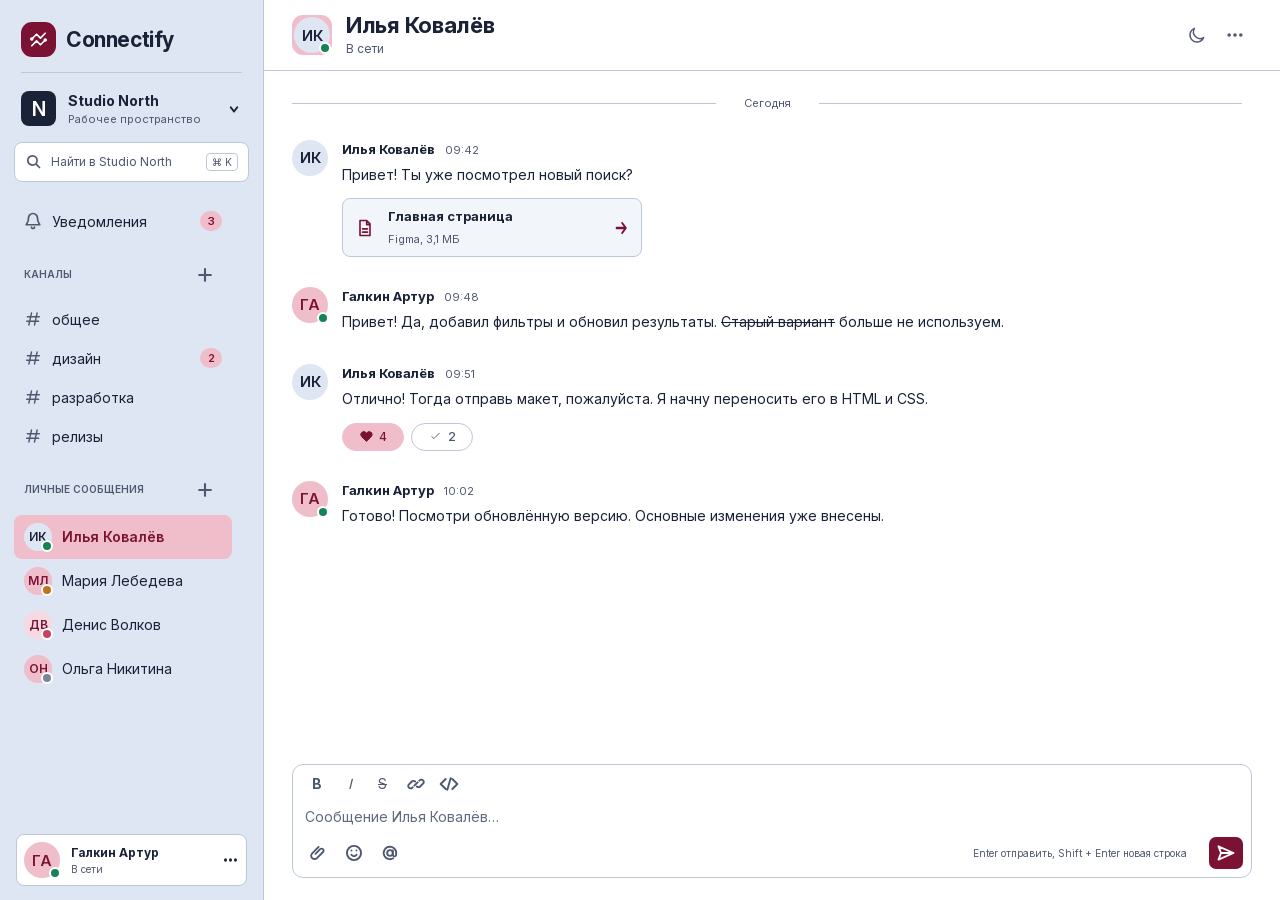
==== commit fdeac636: "Исправить выделение контактов, скачки интерфейса и лишнюю прокрутку" ====
--- a/dm.html
+++ b/dm.html
@@ -354,7 +354,7 @@
               </svg>
             </a>
           </div>
-          <a class="side-link active" href="dm.html?person=0"
+          <a class="side-link" href="dm.html?person=0"
             ><span class="avatar avatar-28 avatar-blue"
               >ИК<i
                 role="img"
--- a/css/components.css
+++ b/css/components.css
@@ -232,27 +232,19 @@
   color: var(--brand);
 }
 
-[data-tooltip] {
-  position: relative;
-}
-
-[data-tooltip]:hover:after,
-[data-tooltip]:focus-visible:after {
-  content: attr(data-tooltip);
-  position: absolute;
-  z-index: 70;
-  bottom: calc(100% + 8px);
-  left: 50%;
-  transform: translateX(-50%);
+/* Tooltips are fixed siblings of the application, positioned by app.js. */
+.ui-tooltip {
+  position: fixed;
+  z-index: 150;
+  max-width: min(280px, calc(100vw - 16px));
+  padding: 7px 9px;
+  border-radius: 5px;
   background: var(--ink);
   color: var(--paper);
   font-size: 11px;
-  line-height: 1.3;
-  padding: 7px 9px;
-  border-radius: 5px;
-  white-space: nowrap;
+  line-height: 1.4;
+  overflow-wrap: anywhere;
   pointer-events: none;
-  font-weight: 400;
 }
 
 .field {
--- a/css/design.css
+++ b/css/design.css
@@ -397,3 +397,255 @@
   color: #fff;
   transform: none;
 }
+
+/* Stable viewport, scrolling and control geometry. */
+html:has(body > .app),
+body:has(> .app) {
+  height: 100%;
+  overflow: hidden;
+}
+.app {
+  min-height: 0;
+  height: 100dvh;
+  grid-template-rows: minmax(0, 1fr);
+}
+.main,
+.conversation-layout,
+.thread-panel,
+.sidebar,
+.settings,
+.settings-form {
+  min-width: 0;
+  min-height: 0;
+}
+.sidebar,
+.page-header,
+.composer,
+.thread-header {
+  flex-shrink: 0;
+}
+.messages,
+.page-body,
+.thread-body,
+.side-scroll {
+  overflow-x: hidden;
+  overflow-y: auto;
+  scrollbar-gutter: stable;
+  overscroll-behavior: contain;
+  scroll-behavior: auto;
+}
+.messages,
+.thread-body {
+  min-height: 0;
+}
+.settings {
+  align-items: start;
+}
+.settings-nav {
+  min-height: 0;
+}
+.settings-nav button,
+.tab {
+  font-weight: 600;
+}
+.side-link[href^="dm.html"] > span:last-child,
+.side-user > span:not(.avatar) {
+  min-width: 0;
+}
+.side-link[href^="dm.html"] > span:last-child,
+.side-user strong {
+  overflow: hidden;
+  text-overflow: ellipsis;
+  white-space: nowrap;
+}
+.page-header > div:not(.header-actions):not(.header-tile) {
+  min-width: 0;
+}
+.page-header h1 {
+  overflow: hidden;
+  text-overflow: ellipsis;
+  white-space: nowrap;
+}
+.header-actions,
+.header-tile,
+.burger {
+  flex-shrink: 0;
+}
+.composer {
+  flex: 0 0 auto;
+}
+.composer textarea {
+  resize: none;
+  overflow-x: hidden;
+  overflow-y: auto;
+}
+.mention-list {
+  max-height: min(240px, 32dvh);
+  overflow-x: hidden;
+  overflow-y: auto;
+  overscroll-behavior: contain;
+}
+.context-menu {
+  max-width: calc(100vw - 16px);
+  max-height: calc(100dvh - 16px);
+  overflow-y: auto;
+}
+.thread-panel .message-meta,
+.thread-panel .message-meta strong {
+  min-width: 0;
+}
+.thread-panel .message-meta strong {
+  overflow-wrap: anywhere;
+}
+.thread-panel .message-meta time {
+  flex-shrink: 0;
+}
+/* Keep the card and submit control in place when an error appears. */
+.auth-card [data-auth-error] {
+  min-height: 54px;
+  padding: 8px 10px;
+  line-height: 18px;
+}
+
+html:not(:has(body > .app)) {
+  scrollbar-gutter: stable;
+}
+.thread-body blockquote {
+  margin: 0 0 20px;
+  padding-left: 12px;
+  border-left: 3px solid var(--line);
+  color: var(--muted);
+  overflow-wrap: anywhere;
+}
+@media (max-width: 767px) {
+  .message.grouped {
+    margin-top: 0;
+    padding-bottom: 28px;
+    margin-bottom: 12px;
+  }
+}
+.auth-card [data-auth-error][hidden] {
+  display: block !important;
+  visibility: hidden;
+}
+.auth-card .form-stack {
+  gap: 12px;
+}
+.auth-card .lead {
+  margin-bottom: 20px;
+}
+.auth-card .auth-links {
+  margin-top: 14px;
+}
+.auth-card .demo-help {
+  margin-top: 14px;
+}
+body[data-version="1"] .auth-page {
+  padding: 0;
+  gap: 0;
+}
+body[data-version="1"] .auth-left {
+  margin: 0;
+  min-height: 0;
+  padding: 26px 40px;
+  gap: 16px;
+}
+body[data-version="1"] .auth-right {
+  margin: 26px;
+}
+body[data-version="1"] .auth-card h1 {
+  font-size: 32px;
+}
+body[data-version="2"] .auth-card {
+  padding: 24px 30px;
+}
+.onboarding-page {
+  gap: 20px;
+}
+.onboarding-card {
+  flex-shrink: 0;
+}
+@media (max-height: 800px) and (min-width: 768px) {
+  .auth-footer {
+    display: none;
+  }
+  body[data-version="1"] .auth-left {
+    padding-top: 20px;
+    padding-bottom: 20px;
+  }
+  .auth-right {
+    padding: 24px 32px;
+  }
+  .auth-art {
+    min-height: 220px;
+    max-height: 360px;
+  }
+  .orbit-image {
+    scale: 0.75;
+  }
+  .auth-right:after {
+    margin-top: 30px;
+  }
+  .onboarding-page {
+    padding-top: 20px;
+    padding-bottom: 20px;
+  }
+  .onboarding-card {
+    padding: 24px 32px;
+  }
+  .stepper {
+    margin: 10px 0 24px;
+  }
+  .workspace-choices {
+    margin: 20px 0;
+  }
+  .onboarding-actions {
+    margin-top: 20px;
+    padding-top: 16px;
+  }
+}
+@media (min-width: 768px) and (max-width: 1279px) {
+  body[data-version="1"] .auth-page {
+    padding: 26px;
+  }
+  body[data-version="1"] .auth-left {
+    min-height: calc(100dvh - 52px);
+    padding: 0;
+  }
+}
+@media (max-width: 767px) {
+  body[data-version="1"] .auth-page {
+    padding: 24px 16px;
+  }
+  body[data-version="1"] .auth-left {
+    min-height: calc(100dvh - 48px);
+    padding: 0;
+  }
+  body[data-version="1"] .auth-card {
+    margin: 32px auto;
+  }
+  body[data-version="1"] .auth-card h1 {
+    font-size: 27px;
+  }
+  body[data-version="2"] .auth-card {
+    padding: 24px 20px;
+  }
+  .settings-nav {
+    flex: none;
+  }
+  .onboarding-page {
+    gap: 28px;
+  }
+}
+
+/* A closed tablet drawer must be absent from hit testing and keyboard navigation. */
+@media (min-width: 768px) and (max-width: 1279px) {
+  .app:not(.menu-open) .sidebar {
+    visibility: hidden;
+    pointer-events: none;
+  }
+  .app.menu-open .sidebar {
+    visibility: visible;
+    pointer-events: auto;
+  }
+}
